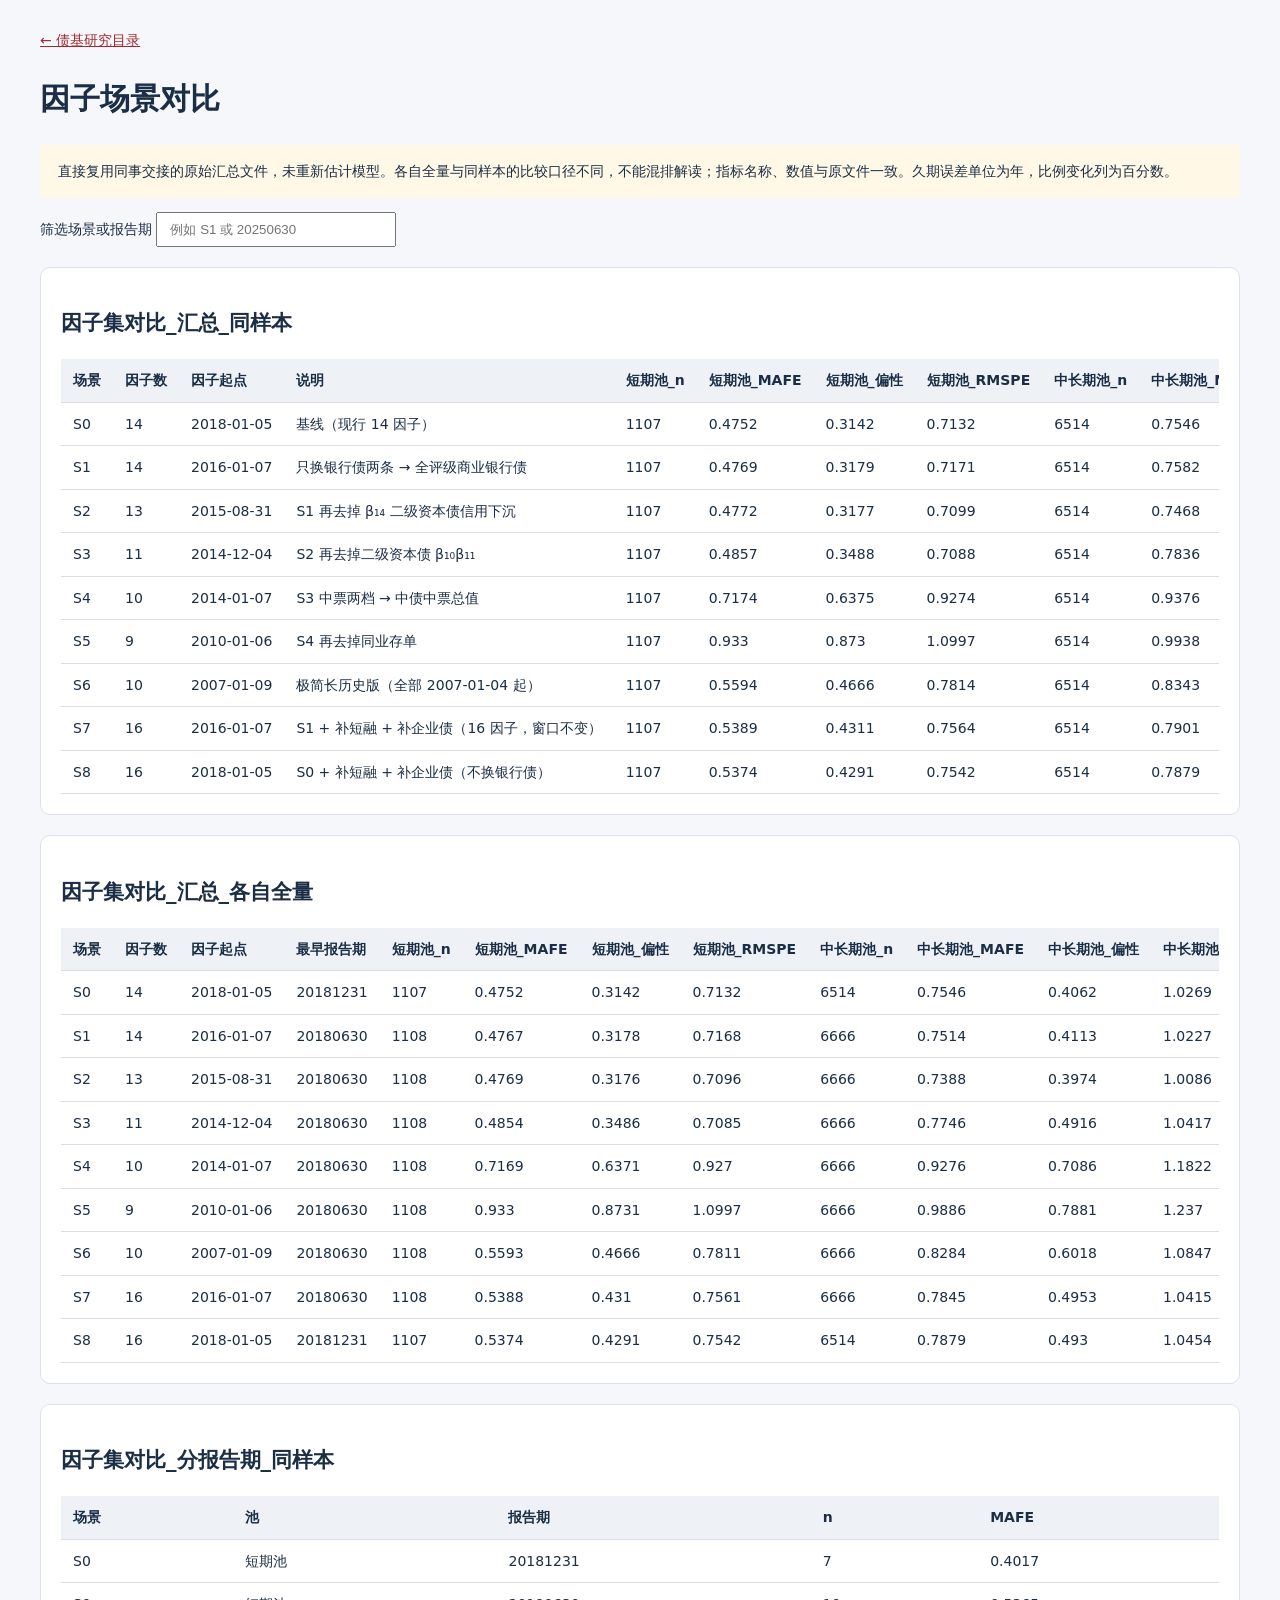
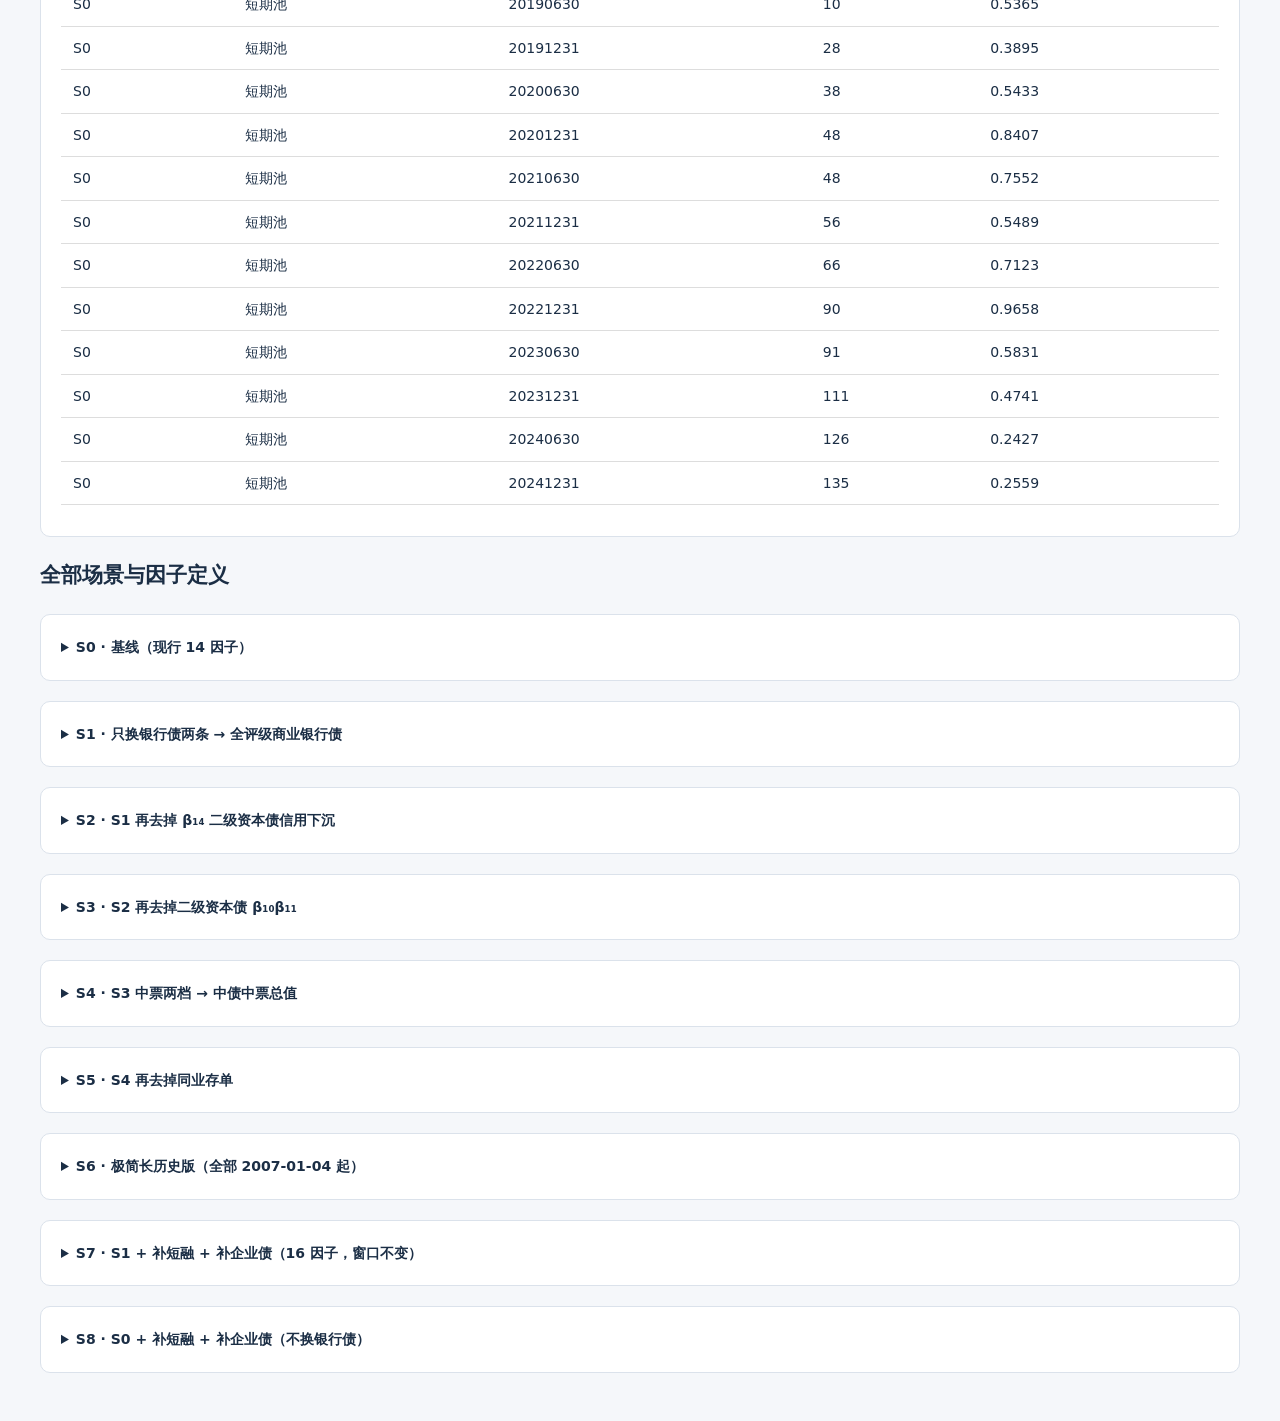
==== bond-lab-factors.html @ 90212781 "Restore original bond research pages and aligned share comparisons Reuse the colleague’s complete hi" ====
<!doctype html><html lang="zh-CN"><meta charset="utf-8"><meta name="viewport" content="width=device-width,initial-scale=1"><title>债基因子场景对比 · 原始研究结果</title><style>body{font:14px/1.75 system-ui;color:#1b2e45;background:#f5f7fa;margin:0}main{max-width:1200px;margin:auto;padding:28px 20px}h1{font-size:30px}section,details{background:white;padding:20px;border:1px solid #dbe2eb;border-radius:10px;margin:20px 0}.scroll-table{overflow:auto;max-height:620px}table{border-collapse:collapse;white-space:nowrap;width:100%;font-variant-numeric:tabular-nums}td,th{padding:9px 12px;text-align:left;border-bottom:1px solid #ddd}thead{position:sticky;top:0;background:#eef2f7}summary{cursor:pointer;font-weight:bold}input{padding:8px 12px;min-width:240px}a{color:#a32931}.note{padding:14px 18px;background:#fff8e7}</style><main><a href="bond-research.html">← 债基研究目录</a><h1>因子场景对比</h1><p class="note">直接复用同事交接的原始汇总文件，未重新估计模型。各自全量与同样本的比较口径不同，不能混排解读；指标名称、数值与原文件一致。久期误差单位为年，比例变化列为百分数。</p><label>筛选场景或报告期 <input id="filter" type="search" placeholder="例如 S1 或 20250630"></label><section><h2>因子集对比_汇总_同样本</h2><div class="scroll-table"><table><thead><tr><th>场景</th><th>因子数</th><th>因子起点</th><th>说明</th><th>短期池_n</th><th>短期池_MAFE</th><th>短期池_偏性</th><th>短期池_RMSPE</th><th>中长期池_n</th><th>中长期池_MAFE</th><th>中长期池_偏性</th><th>中长期池_RMSPE</th><th>全样本_n</th><th>全样本_MAFE</th><th>全样本_偏性</th><th>全样本_RMSPE</th><th>近6短期_n</th><th>近6短期_MAFE</th><th>近6短期_偏性</th><th>近6短期_RMSPE</th><th>近6中长期_n</th><th>近6中长期_MAFE</th><th>近6中长期_偏性</th><th>近6中长期_RMSPE</th><th>短期池_Δ%</th><th>中长期池_Δ%</th><th>全样本_Δ%</th><th>近6短期_Δ%</th><th>近6中长期_Δ%</th></tr></thead><tbody><tr><td>S0</td><td>14</td><td>2018-01-05</td><td>基线（现行 14 因子）</td><td>1107</td><td>0.4752</td><td>0.3142</td><td>0.7132</td><td>6514</td><td>0.7546</td><td>0.4062</td><td>1.0269</td><td>7621</td><td>0.714</td><td>0.3928</td><td>0.9875</td><td>716</td><td>0.3422</td><td>0.1355</td><td>0.5433</td><td>3613</td><td>0.6416</td><td>0.1219</td><td>0.9431</td><td>0.0</td><td>0.0</td><td>0.0</td><td>0.0</td><td>0.0</td></tr><tr><td>S1</td><td>14</td><td>2016-01-07</td><td>只换银行债两条 → 全评级商业银行债</td><td>1107</td><td>0.4769</td><td>0.3179</td><td>0.7171</td><td>6514</td><td>0.7582</td><td>0.4137</td><td>1.0306</td><td>7621</td><td>0.7173</td><td>0.3998</td><td>0.9912</td><td>716</td><td>0.3418</td><td>0.1379</td><td>0.5428</td><td>3613</td><td>0.6415</td><td>0.1271</td><td>0.9438</td><td>0.36</td><td>0.48</td><td>0.46</td><td>-0.12</td><td>-0.02</td></tr><tr><td>S2</td><td>13</td><td>2015-08-31</td><td>S1 再去掉 β₁₄ 二级资本债信用下沉</td><td>1107</td><td>0.4772</td><td>0.3177</td><td>0.7099</td><td>6514</td><td>0.7468</td><td>0.4021</td><td>1.017</td><td>7621</td><td>0.7076</td><td>0.3899</td><td>0.9784</td><td>716</td><td>0.3512</td><td>0.1491</td><td>0.5512</td><td>3613</td><td>0.6401</td><td>0.1337</td><td>0.939</td><td>0.42</td><td>-1.03</td><td>-0.9</td><td>2.63</td><td>-0.23</td></tr><tr><td>S3</td><td>11</td><td>2014-12-04</td><td>S2 再去掉二级资本债 β₁₀β₁₁</td><td>1107</td><td>0.4857</td><td>0.3488</td><td>0.7088</td><td>6514</td><td>0.7836</td><td>0.4988</td><td>1.0509</td><td>7621</td><td>0.7403</td><td>0.477</td><td>1.0084</td><td>716</td><td>0.3753</td><td>0.2097</td><td>0.564</td><td>3613</td><td>0.698</td><td>0.2937</td><td>0.9841</td><td>2.21</td><td>3.84</td><td>3.68</td><td>9.67</td><td>8.79</td></tr><tr><td>S4</td><td>10</td><td>2014-01-07</td><td>S3 中票两档 → 中债中票总值</td><td>1107</td><td>0.7174</td><td>0.6375</td><td>0.9274</td><td>6514</td><td>0.9376</td><td>0.715</td><td>1.1922</td><td>7621</td><td>0.9056</td><td>0.7037</td><td>1.1575</td><td>716</td><td>0.6077</td><td>0.5042</td><td>0.7919</td><td>3613</td><td>0.8244</td><td>0.4859</td><td>1.1002</td><td>50.97</td><td>24.25</td><td>26.83</td><td>77.59</td><td>28.49</td></tr><tr><td>S5</td><td>9</td><td>2010-01-06</td><td>S4 再去掉同业存单</td><td>1107</td><td>0.933</td><td>0.873</td><td>1.0997</td><td>6514</td><td>0.9938</td><td>0.7896</td><td>1.2443</td><td>7621</td><td>0.9849</td><td>0.8017</td><td>1.2244</td><td>716</td><td>0.7903</td><td>0.7106</td><td>0.9381</td><td>3613</td><td>0.8588</td><td>0.5433</td><td>1.1368</td><td>96.34</td><td>31.7</td><td>37.94</td><td>130.95</td><td>33.85</td></tr><tr><td>S6</td><td>10</td><td>2007-01-09</td><td>极简长历史版（全部 2007-01-04 起）</td><td>1107</td><td>0.5594</td><td>0.4666</td><td>0.7814</td><td>6514</td><td>0.8343</td><td>0.6037</td><td>1.0917</td><td>7621</td><td>0.7943</td><td>0.5838</td><td>1.0524</td><td>716</td><td>0.4632</td><td>0.3495</td><td>0.6386</td><td>3613</td><td>0.7322</td><td>0.3912</td><td>1.0107</td><td>17.72</td><td>10.56</td><td>11.25</td><td>35.36</td><td>14.12</td></tr><tr><td>S7</td><td>16</td><td>2016-01-07</td><td>S1 + 补短融 + 补企业债（16 因子，窗口不变）</td><td>1107</td><td>0.5389</td><td>0.4311</td><td>0.7564</td><td>6514</td><td>0.7901</td><td>0.4959</td><td>1.0479</td><td>7621</td><td>0.7536</td><td>0.4865</td><td>1.0108</td><td>716</td><td>0.4219</td><td>0.2869</td><td>0.5981</td><td>3613</td><td>0.6782</td><td>0.239</td><td>0.9686</td><td>13.4</td><td>4.7</td><td>5.55</td><td>23.29</td><td>5.7</td></tr><tr><td>S8</td><td>16</td><td>2018-01-05</td><td>S0 + 补短融 + 补企业债（不换银行债）</td><td>1107</td><td>0.5374</td><td>0.4291</td><td>0.7542</td><td>6514</td><td>0.7879</td><td>0.493</td><td>1.0454</td><td>7621</td><td>0.7516</td><td>0.4837</td><td>1.0083</td><td>716</td><td>0.4211</td><td>0.2854</td><td>0.5977</td><td>3613</td><td>0.6774</td><td>0.2364</td><td>0.9671</td><td>13.09</td><td>4.41</td><td>5.27</td><td>23.06</td><td>5.58</td></tr></tbody></table></div></section><section><h2>因子集对比_汇总_各自全量</h2><div class="scroll-table"><table><thead><tr><th>场景</th><th>因子数</th><th>因子起点</th><th>最早报告期</th><th>短期池_n</th><th>短期池_MAFE</th><th>短期池_偏性</th><th>短期池_RMSPE</th><th>中长期池_n</th><th>中长期池_MAFE</th><th>中长期池_偏性</th><th>中长期池_RMSPE</th><th>全样本_n</th><th>全样本_MAFE</th><th>全样本_偏性</th><th>全样本_RMSPE</th></tr></thead><tbody><tr><td>S0</td><td>14</td><td>2018-01-05</td><td>20181231</td><td>1107</td><td>0.4752</td><td>0.3142</td><td>0.7132</td><td>6514</td><td>0.7546</td><td>0.4062</td><td>1.0269</td><td>7621</td><td>0.714</td><td>0.3928</td><td>0.9875</td></tr><tr><td>S1</td><td>14</td><td>2016-01-07</td><td>20180630</td><td>1108</td><td>0.4767</td><td>0.3178</td><td>0.7168</td><td>6666</td><td>0.7514</td><td>0.4113</td><td>1.0227</td><td>7774</td><td>0.7122</td><td>0.398</td><td>0.985</td></tr><tr><td>S2</td><td>13</td><td>2015-08-31</td><td>20180630</td><td>1108</td><td>0.4769</td><td>0.3176</td><td>0.7096</td><td>6666</td><td>0.7388</td><td>0.3974</td><td>1.0086</td><td>7774</td><td>0.7015</td><td>0.386</td><td>0.9716</td></tr><tr><td>S3</td><td>11</td><td>2014-12-04</td><td>20180630</td><td>1108</td><td>0.4854</td><td>0.3486</td><td>0.7085</td><td>6666</td><td>0.7746</td><td>0.4916</td><td>1.0417</td><td>7774</td><td>0.7334</td><td>0.4712</td><td>1.0011</td></tr><tr><td>S4</td><td>10</td><td>2014-01-07</td><td>20180630</td><td>1108</td><td>0.7169</td><td>0.6371</td><td>0.927</td><td>6666</td><td>0.9276</td><td>0.7086</td><td>1.1822</td><td>7774</td><td>0.8976</td><td>0.6984</td><td>1.1493</td></tr><tr><td>S5</td><td>9</td><td>2010-01-06</td><td>20180630</td><td>1108</td><td>0.933</td><td>0.8731</td><td>1.0997</td><td>6666</td><td>0.9886</td><td>0.7881</td><td>1.237</td><td>7774</td><td>0.9807</td><td>0.8002</td><td>1.2184</td></tr><tr><td>S6</td><td>10</td><td>2007-01-09</td><td>20180630</td><td>1108</td><td>0.5593</td><td>0.4666</td><td>0.7811</td><td>6666</td><td>0.8284</td><td>0.6018</td><td>1.0847</td><td>7774</td><td>0.7901</td><td>0.5825</td><td>1.0468</td></tr><tr><td>S7</td><td>16</td><td>2016-01-07</td><td>20180630</td><td>1108</td><td>0.5388</td><td>0.431</td><td>0.7561</td><td>6666</td><td>0.7845</td><td>0.4953</td><td>1.0415</td><td>7774</td><td>0.7495</td><td>0.4862</td><td>1.0058</td></tr><tr><td>S8</td><td>16</td><td>2018-01-05</td><td>20181231</td><td>1107</td><td>0.5374</td><td>0.4291</td><td>0.7542</td><td>6514</td><td>0.7879</td><td>0.493</td><td>1.0454</td><td>7621</td><td>0.7516</td><td>0.4837</td><td>1.0083</td></tr></tbody></table></div></section><section><h2>因子集对比_分报告期_同样本</h2><div class="scroll-table"><table><thead><tr><th>场景</th><th>池</th><th>报告期</th><th>n</th><th>MAFE</th></tr></thead><tbody><tr><td>S0</td><td>短期池</td><td>20181231</td><td>7</td><td>0.4017</td></tr><tr><td>S0</td><td>短期池</td><td>20190630</td><td>10</td><td>0.5365</td></tr><tr><td>S0</td><td>短期池</td><td>20191231</td><td>28</td><td>0.3895</td></tr><tr><td>S0</td><td>短期池</td><td>20200630</td><td>38</td><td>0.5433</td></tr><tr><td>S0</td><td>短期池</td><td>20201231</td><td>48</td><td>0.8407</td></tr><tr><td>S0</td><td>短期池</td><td>20210630</td><td>48</td><td>0.7552</td></tr><tr><td>S0</td><td>短期池</td><td>20211231</td><td>56</td><td>0.5489</td></tr><tr><td>S0</td><td>短期池</td><td>20220630</td><td>66</td><td>0.7123</td></tr><tr><td>S0</td><td>短期池</td><td>20221231</td><td>90</td><td>0.9658</td></tr><tr><td>S0</td><td>短期池</td><td>20230630</td><td>91</td><td>0.5831</td></tr><tr><td>S0</td><td>短期池</td><td>20231231</td><td>111</td><td>0.4741</td></tr><tr><td>S0</td><td>短期池</td><td>20240630</td><td>126</td><td>0.2427</td></tr><tr><td>S0</td><td>短期池</td><td>20241231</td><td>135</td><td>0.2559</td></tr><tr><td>S0</td><td>短期池</td><td>20250630</td><td>127</td><td>0.3002</td></tr><tr><td>S0</td><td>短期池</td><td>20251231</td><td>126</td><td>0.2863</td></tr><tr><td>S0</td><td>中长期池</td><td>20181231</td><td>168</td><td>0.6111</td></tr><tr><td>S0</td><td>中长期池</td><td>20190630</td><td>248</td><td>0.8696</td></tr><tr><td>S0</td><td>中长期池</td><td>20191231</td><td>283</td><td>0.7309</td></tr><tr><td>S0</td><td>中长期池</td><td>20200630</td><td>332</td><td>0.8706</td></tr><tr><td>S0</td><td>中长期池</td><td>20201231</td><td>334</td><td>0.8096</td></tr><tr><td>S0</td><td>中长期池</td><td>20210630</td><td>320</td><td>0.7217</td></tr><tr><td>S0</td><td>中长期池</td><td>20211231</td><td>366</td><td>0.5633</td></tr><tr><td>S0</td><td>中长期池</td><td>20220630</td><td>393</td><td>1.2065</td></tr><tr><td>S0</td><td>中长期池</td><td>20221231</td><td>457</td><td>1.3163</td></tr><tr><td>S0</td><td>中长期池</td><td>20230630</td><td>472</td><td>0.7683</td></tr><tr><td>S0</td><td>中长期池</td><td>20231231</td><td>532</td><td>0.6424</td></tr><tr><td>S0</td><td>中长期池</td><td>20240630</td><td>629</td><td>0.564</td></tr><tr><td>S0</td><td>中长期池</td><td>20241231</td><td>667</td><td>0.5433</td></tr><tr><td>S0</td><td>中长期池</td><td>20250630</td><td>657</td><td>0.7524</td></tr><tr><td>S0</td><td>中长期池</td><td>20251231</td><td>656</td><td>0.6132</td></tr><tr><td>S1</td><td>短期池</td><td>20181231</td><td>7</td><td>0.3553</td></tr><tr><td>S1</td><td>短期池</td><td>20190630</td><td>10</td><td>0.5471</td></tr><tr><td>S1</td><td>短期池</td><td>20191231</td><td>28</td><td>0.3921</td></tr><tr><td>S1</td><td>短期池</td><td>20200630</td><td>38</td><td>0.5438</td></tr><tr><td>S1</td><td>短期池</td><td>20201231</td><td>48</td><td>0.8425</td></tr><tr><td>S1</td><td>短期池</td><td>20210630</td><td>48</td><td>0.7594</td></tr><tr><td>S1</td><td>短期池</td><td>20211231</td><td>56</td><td>0.5475</td></tr><tr><td>S1</td><td>短期池</td><td>20220630</td><td>66</td><td>0.6947</td></tr><tr><td>S1</td><td>短期池</td><td>20221231</td><td>90</td><td>1.0017</td></tr><tr><td>S1</td><td>短期池</td><td>20230630</td><td>91</td><td>0.5586</td></tr><tr><td>S1</td><td>短期池</td><td>20231231</td><td>111</td><td>0.4775</td></tr><tr><td>S1</td><td>短期池</td><td>20240630</td><td>126</td><td>0.2421</td></tr><tr><td>S1</td><td>短期池</td><td>20241231</td><td>135</td><td>0.2619</td></tr><tr><td>S1</td><td>短期池</td><td>20250630</td><td>127</td><td>0.3055</td></tr><tr><td>S1</td><td>短期池</td><td>20251231</td><td>126</td><td>0.2877</td></tr><tr><td>S1</td><td>中长期池</td><td>20181231</td><td>168</td><td>0.6469</td></tr><tr><td>S1</td><td>中长期池</td><td>20190630</td><td>248</td><td>0.8555</td></tr><tr><td>S1</td><td>中长期池</td><td>20191231</td><td>283</td><td>0.7322</td></tr><tr><td>S1</td><td>中长期池</td><td>20200630</td><td>332</td><td>0.8789</td></tr><tr><td>S1</td><td>中长期池</td><td>20201231</td><td>334</td><td>0.8173</td></tr><tr><td>S1</td><td>中长期池</td><td>20210630</td><td>320</td><td>0.7303</td></tr><tr><td>S1</td><td>中长期池</td><td>20211231</td><td>366</td><td>0.5649</td></tr><tr><td>S1</td><td>中长期池</td><td>20220630</td><td>393</td><td>1.1975</td></tr><tr><td>S1</td><td>中长期池</td><td>20221231</td><td>457</td><td>1.3506</td></tr><tr><td>S1</td><td>中长期池</td><td>20230630</td><td>472</td><td>0.7558</td></tr><tr><td>S1</td><td>中长期池</td><td>20231231</td><td>532</td><td>0.6417</td></tr><tr><td>S1</td><td>中长期池</td><td>20240630</td><td>629</td><td>0.5642</td></tr><tr><td>S1</td><td>中长期池</td><td>20241231</td><td>667</td><td>0.5505</td></tr><tr><td>S1</td><td>中长期池</td><td>20250630</td><td>657</td><td>0.7543</td></tr><tr><td>S1</td><td>中长期池</td><td>20251231</td><td>656</td><td>0.6126</td></tr><tr><td>S2</td><td>短期池</td><td>20181231</td><td>7</td><td>0.2768</td></tr><tr><td>S2</td><td>短期池</td><td>20190630</td><td>10</td><td>0.5182</td></tr><tr><td>S2</td><td>短期池</td><td>20191231</td><td>28</td><td>0.3683</td></tr><tr><td>S2</td><td>短期池</td><td>20200630</td><td>38</td><td>0.5301</td></tr><tr><td>S2</td><td>短期池</td><td>20201231</td><td>48</td><td>0.8259</td></tr><tr><td>S2</td><td>短期池</td><td>20210630</td><td>48</td><td>0.7554</td></tr><tr><td>S2</td><td>短期池</td><td>20211231</td><td>56</td><td>0.5052</td></tr><tr><td>S2</td><td>短期池</td><td>20220630</td><td>66</td><td>0.6551</td></tr><tr><td>S2</td><td>短期池</td><td>20221231</td><td>90</td><td>1.0197</td></tr><tr><td>S2</td><td>短期池</td><td>20230630</td><td>91</td><td>0.5636</td></tr><tr><td>S2</td><td>短期池</td><td>20231231</td><td>111</td><td>0.5004</td></tr><tr><td>S2</td><td>短期池</td><td>20240630</td><td>126</td><td>0.2481</td></tr><tr><td>S2</td><td>短期池</td><td>20241231</td><td>135</td><td>0.2873</td></tr><tr><td>S2</td><td>短期池</td><td>20250630</td><td>127</td><td>0.2991</td></tr><tr><td>S2</td><td>短期池</td><td>20251231</td><td>126</td><td>0.2903</td></tr><tr><td>S2</td><td>中长期池</td><td>20181231</td><td>168</td><td>0.5721</td></tr><tr><td>S2</td><td>中长期池</td><td>20190630</td><td>248</td><td>0.828</td></tr><tr><td>S2</td><td>中长期池</td><td>20191231</td><td>283</td><td>0.716</td></tr><tr><td>S2</td><td>中长期池</td><td>20200630</td><td>332</td><td>0.8507</td></tr><tr><td>S2</td><td>中长期池</td><td>20201231</td><td>334</td><td>0.7932</td></tr><tr><td>S2</td><td>中长期池</td><td>20210630</td><td>320</td><td>0.7109</td></tr><tr><td>S2</td><td>中长期池</td><td>20211231</td><td>366</td><td>0.5277</td></tr><tr><td>S2</td><td>中长期池</td><td>20220630</td><td>393</td><td>1.1467</td></tr><tr><td>S2</td><td>中长期池</td><td>20221231</td><td>457</td><td>1.3763</td></tr><tr><td>S2</td><td>中长期池</td><td>20230630</td><td>472</td><td>0.7615</td></tr><tr><td>S2</td><td>中长期池</td><td>20231231</td><td>532</td><td>0.6491</td></tr><tr><td>S2</td><td>中长期池</td><td>20240630</td><td>629</td><td>0.5654</td></tr><tr><td>S2</td><td>中长期池</td><td>20241231</td><td>667</td><td>0.5414</td></tr><tr><td>S2</td><td>中长期池</td><td>20250630</td><td>657</td><td>0.7454</td></tr><tr><td>S2</td><td>中长期池</td><td>20251231</td><td>656</td><td>0.612</td></tr><tr><td>S3</td><td>短期池</td><td>20181231</td><td>7</td><td>0.1885</td></tr><tr><td>S3</td><td>短期池</td><td>20190630</td><td>10</td><td>0.482</td></tr><tr><td>S3</td><td>短期池</td><td>20191231</td><td>28</td><td>0.3283</td></tr><tr><td>S3</td><td>短期池</td><td>20200630</td><td>38</td><td>0.4654</td></tr><tr><td>S3</td><td>短期池</td><td>20201231</td><td>48</td><td>0.7854</td></tr><tr><td>S3</td><td>短期池</td><td>20210630</td><td>48</td><td>0.6911</td></tr><tr><td>S3</td><td>短期池</td><td>20211231</td><td>56</td><td>0.495</td></tr><tr><td>S3</td><td>短期池</td><td>20220630</td><td>66</td><td>0.7092</td></tr><tr><td>S3</td><td>短期池</td><td>20221231</td><td>90</td><td>1.0063</td></tr><tr><td>S3</td><td>短期池</td><td>20230630</td><td>91</td><td>0.572</td></tr><tr><td>S3</td><td>短期池</td><td>20231231</td><td>111</td><td>0.5315</td></tr><tr><td>S3</td><td>短期池</td><td>20240630</td><td>126</td><td>0.2391</td></tr><tr><td>S3</td><td>短期池</td><td>20241231</td><td>135</td><td>0.3962</td></tr><tr><td>S3</td><td>短期池</td><td>20250630</td><td>127</td><td>0.3039</td></tr><tr><td>S3</td><td>短期池</td><td>20251231</td><td>126</td><td>0.2812</td></tr><tr><td>S3</td><td>中长期池</td><td>20181231</td><td>168</td><td>0.5374</td></tr><tr><td>S3</td><td>中长期池</td><td>20190630</td><td>248</td><td>0.7676</td></tr><tr><td>S3</td><td>中长期池</td><td>20191231</td><td>283</td><td>0.6886</td></tr><tr><td>S3</td><td>中长期池</td><td>20200630</td><td>332</td><td>0.7732</td></tr><tr><td>S3</td><td>中长期池</td><td>20201231</td><td>334</td><td>0.7764</td></tr><tr><td>S3</td><td>中长期池</td><td>20210630</td><td>320</td><td>0.6754</td></tr><tr><td>S3</td><td>中长期池</td><td>20211231</td><td>366</td><td>0.559</td></tr><tr><td>S3</td><td>中长期池</td><td>20220630</td><td>393</td><td>1.335</td></tr><tr><td>S3</td><td>中长期池</td><td>20221231</td><td>457</td><td>1.4129</td></tr><tr><td>S3</td><td>中长期池</td><td>20230630</td><td>472</td><td>0.8849</td></tr><tr><td>S3</td><td>中长期池</td><td>20231231</td><td>532</td><td>0.707</td></tr><tr><td>S3</td><td>中长期池</td><td>20240630</td><td>629</td><td>0.5511</td></tr><tr><td>S3</td><td>中长期池</td><td>20241231</td><td>667</td><td>0.7511</td></tr><tr><td>S3</td><td>中长期池</td><td>20250630</td><td>657</td><td>0.7297</td></tr><tr><td>S3</td><td>中长期池</td><td>20251231</td><td>656</td><td>0.6114</td></tr><tr><td>S4</td><td>短期池</td><td>20181231</td><td>7</td><td>0.2741</td></tr><tr><td>S4</td><td>短期池</td><td>20190630</td><td>10</td><td>0.5744</td></tr><tr><td>S4</td><td>短期池</td><td>20191231</td><td>28</td><td>0.5396</td></tr><tr><td>S4</td><td>短期池</td><td>20200630</td><td>38</td><td>0.5741</td></tr><tr><td>S4</td><td>短期池</td><td>20201231</td><td>48</td><td>1.0169</td></tr><tr><td>S4</td><td>短期池</td><td>20210630</td><td>48</td><td>1.0177</td></tr><tr><td>S4</td><td>短期池</td><td>20211231</td><td>56</td><td>0.7745</td></tr><tr><td>S4</td><td>短期池</td><td>20220630</td><td>66</td><td>0.799</td></tr><tr><td>S4</td><td>短期池</td><td>20221231</td><td>90</td><td>1.3411</td></tr><tr><td>S4</td><td>短期池</td><td>20230630</td><td>91</td><td>1.0058</td></tr><tr><td>S4</td><td>短期池</td><td>20231231</td><td>111</td><td>0.9699</td></tr><tr><td>S4</td><td>短期池</td><td>20240630</td><td>126</td><td>0.441</td></tr><tr><td>S4</td><td>短期池</td><td>20241231</td><td>135</td><td>0.7369</td></tr><tr><td>S4</td><td>短期池</td><td>20250630</td><td>127</td><td>0.3255</td></tr><tr><td>S4</td><td>短期池</td><td>20251231</td><td>126</td><td>0.3136</td></tr><tr><td>S4</td><td>中长期池</td><td>20181231</td><td>168</td><td>0.6593</td></tr><tr><td>S4</td><td>中长期池</td><td>20190630</td><td>248</td><td>0.8434</td></tr><tr><td>S4</td><td>中长期池</td><td>20191231</td><td>283</td><td>0.8458</td></tr><tr><td>S4</td><td>中长期池</td><td>20200630</td><td>332</td><td>0.9117</td></tr><tr><td>S4</td><td>中长期池</td><td>20201231</td><td>334</td><td>1.039</td></tr><tr><td>S4</td><td>中长期池</td><td>20210630</td><td>320</td><td>0.9485</td></tr><tr><td>S4</td><td>中长期池</td><td>20211231</td><td>366</td><td>0.7838</td></tr><tr><td>S4</td><td>中长期池</td><td>20220630</td><td>393</td><td>1.3508</td></tr><tr><td>S4</td><td>中长期池</td><td>20221231</td><td>457</td><td>1.7475</td></tr><tr><td>S4</td><td>中长期池</td><td>20230630</td><td>472</td><td>1.1714</td></tr><tr><td>S4</td><td>中长期池</td><td>20231231</td><td>532</td><td>1.0658</td></tr><tr><td>S4</td><td>中长期池</td><td>20240630</td><td>629</td><td>0.582</td></tr><tr><td>S4</td><td>中长期池</td><td>20241231</td><td>667</td><td>0.9045</td></tr><tr><td>S4</td><td>中长期池</td><td>20250630</td><td>657</td><td>0.7367</td></tr><tr><td>S4</td><td>中长期池</td><td>20251231</td><td>656</td><td>0.6177</td></tr><tr><td>S5</td><td>短期池</td><td>20181231</td><td>7</td><td>0.6463</td></tr><tr><td>S5</td><td>短期池</td><td>20190630</td><td>10</td><td>1.0335</td></tr><tr><td>S5</td><td>短期池</td><td>20191231</td><td>28</td><td>0.9663</td></tr><tr><td>S5</td><td>短期池</td><td>20200630</td><td>38</td><td>0.7944</td></tr><tr><td>S5</td><td>短期池</td><td>20201231</td><td>48</td><td>1.1524</td></tr><tr><td>S5</td><td>短期池</td><td>20210630</td><td>48</td><td>1.3343</td></tr><tr><td>S5</td><td>短期池</td><td>20211231</td><td>56</td><td>1.1972</td></tr><tr><td>S5</td><td>短期池</td><td>20220630</td><td>66</td><td>1.1198</td></tr><tr><td>S5</td><td>短期池</td><td>20221231</td><td>90</td><td>1.4949</td></tr><tr><td>S5</td><td>短期池</td><td>20230630</td><td>91</td><td>1.2651</td></tr><tr><td>S5</td><td>短期池</td><td>20231231</td><td>111</td><td>1.251</td></tr><tr><td>S5</td><td>短期池</td><td>20240630</td><td>126</td><td>0.6502</td></tr><tr><td>S5</td><td>短期池</td><td>20241231</td><td>135</td><td>0.8473</td></tr><tr><td>S5</td><td>短期池</td><td>20250630</td><td>127</td><td>0.4324</td></tr><tr><td>S5</td><td>短期池</td><td>20251231</td><td>126</td><td>0.4811</td></tr><tr><td>S5</td><td>中长期池</td><td>20181231</td><td>168</td><td>0.7964</td></tr><tr><td>S5</td><td>中长期池</td><td>20190630</td><td>248</td><td>1.0118</td></tr><tr><td>S5</td><td>中长期池</td><td>20191231</td><td>283</td><td>0.9365</td></tr><tr><td>S5</td><td>中长期池</td><td>20200630</td><td>332</td><td>0.959</td></tr><tr><td>S5</td><td>中长期池</td><td>20201231</td><td>334</td><td>1.1099</td></tr><tr><td>S5</td><td>中长期池</td><td>20210630</td><td>320</td><td>1.0258</td></tr><tr><td>S5</td><td>中长期池</td><td>20211231</td><td>366</td><td>0.8924</td></tr><tr><td>S5</td><td>中长期池</td><td>20220630</td><td>393</td><td>1.3976</td></tr><tr><td>S5</td><td>中长期池</td><td>20221231</td><td>457</td><td>1.811</td></tr><tr><td>S5</td><td>中长期池</td><td>20230630</td><td>472</td><td>1.2194</td></tr><tr><td>S5</td><td>中长期池</td><td>20231231</td><td>532</td><td>1.1392</td></tr><tr><td>S5</td><td>中长期池</td><td>20240630</td><td>629</td><td>0.609</td></tr><tr><td>S5</td><td>中长期池</td><td>20241231</td><td>667</td><td>0.9559</td></tr><tr><td>S5</td><td>中长期池</td><td>20250630</td><td>657</td><td>0.7447</td></tr><tr><td>S5</td><td>中长期池</td><td>20251231</td><td>656</td><td>0.6268</td></tr><tr><td>S6</td><td>短期池</td><td>20181231</td><td>7</td><td>0.2503</td></tr><tr><td>S6</td><td>短期池</td><td>20190630</td><td>10</td><td>0.5573</td></tr><tr><td>S6</td><td>短期池</td><td>20191231</td><td>28</td><td>0.433</td></tr><tr><td>S6</td><td>短期池</td><td>20200630</td><td>38</td><td>0.4376</td></tr><tr><td>S6</td><td>短期池</td><td>20201231</td><td>48</td><td>0.7234</td></tr><tr><td>S6</td><td>短期池</td><td>20210630</td><td>48</td><td>0.6017</td></tr><tr><td>S6</td><td>短期池</td><td>20211231</td><td>56</td><td>0.642</td></tr><tr><td>S6</td><td>短期池</td><td>20220630</td><td>66</td><td>0.556</td></tr><tr><td>S6</td><td>短期池</td><td>20221231</td><td>90</td><td>1.2809</td></tr><tr><td>S6</td><td>短期池</td><td>20230630</td><td>91</td><td>0.7742</td></tr><tr><td>S6</td><td>短期池</td><td>20231231</td><td>111</td><td>0.7713</td></tr><tr><td>S6</td><td>短期池</td><td>20240630</td><td>126</td><td>0.3156</td></tr><tr><td>S6</td><td>短期池</td><td>20241231</td><td>135</td><td>0.4263</td></tr><tr><td>S6</td><td>短期池</td><td>20250630</td><td>127</td><td>0.311</td></tr><tr><td>S6</td><td>短期池</td><td>20251231</td><td>126</td><td>0.3077</td></tr><tr><td>S6</td><td>中长期池</td><td>20181231</td><td>168</td><td>0.6186</td></tr><tr><td>S6</td><td>中长期池</td><td>20190630</td><td>248</td><td>0.8903</td></tr><tr><td>S6</td><td>中长期池</td><td>20191231</td><td>283</td><td>0.8012</td></tr><tr><td>S6</td><td>中长期池</td><td>20200630</td><td>332</td><td>0.7868</td></tr><tr><td>S6</td><td>中长期池</td><td>20201231</td><td>334</td><td>0.8622</td></tr><tr><td>S6</td><td>中长期池</td><td>20210630</td><td>320</td><td>0.7601</td></tr><tr><td>S6</td><td>中长期池</td><td>20211231</td><td>366</td><td>0.766</td></tr><tr><td>S6</td><td>中长期池</td><td>20220630</td><td>393</td><td>1.055</td></tr><tr><td>S6</td><td>中长期池</td><td>20221231</td><td>457</td><td>1.6414</td></tr><tr><td>S6</td><td>中长期池</td><td>20230630</td><td>472</td><td>1.0134</td></tr><tr><td>S6</td><td>中长期池</td><td>20231231</td><td>532</td><td>0.8595</td></tr><tr><td>S6</td><td>中长期池</td><td>20240630</td><td>629</td><td>0.5226</td></tr><tr><td>S6</td><td>中长期池</td><td>20241231</td><td>667</td><td>0.7399</td></tr><tr><td>S6</td><td>中长期池</td><td>20250630</td><td>657</td><td>0.7285</td></tr><tr><td>S6</td><td>中长期池</td><td>20251231</td><td>656</td><td>0.6236</td></tr><tr><td>S7</td><td>短期池</td><td>20181231</td><td>7</td><td>0.3444</td></tr><tr><td>S7</td><td>短期池</td><td>20190630</td><td>10</td><td>0.486</td></tr><tr><td>S7</td><td>短期池</td><td>20191231</td><td>28</td><td>0.4116</td></tr><tr><td>S7</td><td>短期池</td><td>20200630</td><td>38</td><td>0.5378</td></tr><tr><td>S7</td><td>短期池</td><td>20201231</td><td>48</td><td>0.9182</td></tr><tr><td>S7</td><td>短期池</td><td>20210630</td><td>48</td><td>0.6705</td></tr><tr><td>S7</td><td>短期池</td><td>20211231</td><td>56</td><td>0.6449</td></tr><tr><td>S7</td><td>短期池</td><td>20220630</td><td>66</td><td>0.6845</td></tr><tr><td>S7</td><td>短期池</td><td>20221231</td><td>90</td><td>1.0862</td></tr><tr><td>S7</td><td>短期池</td><td>20230630</td><td>91</td><td>0.6429</td></tr><tr><td>S7</td><td>短期池</td><td>20231231</td><td>111</td><td>0.6061</td></tr><tr><td>S7</td><td>短期池</td><td>20240630</td><td>126</td><td>0.2366</td></tr><tr><td>S7</td><td>短期池</td><td>20241231</td><td>135</td><td>0.4149</td></tr><tr><td>S7</td><td>短期池</td><td>20250630</td><td>127</td><td>0.3291</td></tr><tr><td>S7</td><td>短期池</td><td>20251231</td><td>126</td><td>0.3864</td></tr><tr><td>S7</td><td>中长期池</td><td>20181231</td><td>168</td><td>0.6246</td></tr><tr><td>S7</td><td>中长期池</td><td>20190630</td><td>248</td><td>0.849</td></tr><tr><td>S7</td><td>中长期池</td><td>20191231</td><td>283</td><td>0.7623</td></tr><tr><td>S7</td><td>中长期池</td><td>20200630</td><td>332</td><td>0.9286</td></tr><tr><td>S7</td><td>中长期池</td><td>20201231</td><td>334</td><td>0.8933</td></tr><tr><td>S7</td><td>中长期池</td><td>20210630</td><td>320</td><td>0.8007</td></tr><tr><td>S7</td><td>中长期池</td><td>20211231</td><td>366</td><td>0.6201</td></tr><tr><td>S7</td><td>中长期池</td><td>20220630</td><td>393</td><td>1.1308</td></tr><tr><td>S7</td><td>中长期池</td><td>20221231</td><td>457</td><td>1.3798</td></tr><tr><td>S7</td><td>中长期池</td><td>20230630</td><td>472</td><td>0.8178</td></tr><tr><td>S7</td><td>中长期池</td><td>20231231</td><td>532</td><td>0.7428</td></tr><tr><td>S7</td><td>中长期池</td><td>20240630</td><td>629</td><td>0.54</td></tr><tr><td>S7</td><td>中长期池</td><td>20241231</td><td>667</td><td>0.6262</td></tr><tr><td>S7</td><td>中长期池</td><td>20250630</td><td>657</td><td>0.7483</td></tr><tr><td>S7</td><td>中长期池</td><td>20251231</td><td>656</td><td>0.6406</td></tr><tr><td>S8</td><td>短期池</td><td>20181231</td><td>7</td><td>0.3824</td></tr><tr><td>S8</td><td>短期池</td><td>20190630</td><td>10</td><td>0.5153</td></tr><tr><td>S8</td><td>短期池</td><td>20191231</td><td>28</td><td>0.4081</td></tr><tr><td>S8</td><td>短期池</td><td>20200630</td><td>38</td><td>0.5342</td></tr><tr><td>S8</td><td>短期池</td><td>20201231</td><td>48</td><td>0.916</td></tr><tr><td>S8</td><td>短期池</td><td>20210630</td><td>48</td><td>0.6643</td></tr><tr><td>S8</td><td>短期池</td><td>20211231</td><td>56</td><td>0.6472</td></tr><tr><td>S8</td><td>短期池</td><td>20220630</td><td>66</td><td>0.7015</td></tr><tr><td>S8</td><td>短期池</td><td>20221231</td><td>90</td><td>1.0601</td></tr><tr><td>S8</td><td>短期池</td><td>20230630</td><td>91</td><td>0.6567</td></tr><tr><td>S8</td><td>短期池</td><td>20231231</td><td>111</td><td>0.6034</td></tr><tr><td>S8</td><td>短期池</td><td>20240630</td><td>126</td><td>0.2357</td></tr><tr><td>S8</td><td>短期池</td><td>20241231</td><td>135</td><td>0.4092</td></tr><tr><td>S8</td><td>短期池</td><td>20250630</td><td>127</td><td>0.3249</td></tr><tr><td>S8</td><td>短期池</td><td>20251231</td><td>126</td><td>0.3855</td></tr><tr><td>S8</td><td>中长期池</td><td>20181231</td><td>168</td><td>0.6014</td></tr><tr><td>S8</td><td>中长期池</td><td>20190630</td><td>248</td><td>0.8712</td></tr><tr><td>S8</td><td>中长期池</td><td>20191231</td><td>283</td><td>0.7592</td></tr><tr><td>S8</td><td>中长期池</td><td>20200630</td><td>332</td><td>0.9181</td></tr><tr><td>S8</td><td>中长期池</td><td>20201231</td><td>334</td><td>0.8893</td></tr><tr><td>S8</td><td>中长期池</td><td>20210630</td><td>320</td><td>0.7944</td></tr><tr><td>S8</td><td>中长期池</td><td>20211231</td><td>366</td><td>0.6197</td></tr><tr><td>S8</td><td>中长期池</td><td>20220630</td><td>393</td><td>1.1484</td></tr><tr><td>S8</td><td>中长期池</td><td>20221231</td><td>457</td><td>1.3544</td></tr><tr><td>S8</td><td>中长期池</td><td>20230630</td><td>472</td><td>0.8279</td></tr><tr><td>S8</td><td>中长期池</td><td>20231231</td><td>532</td><td>0.7437</td></tr><tr><td>S8</td><td>中长期池</td><td>20240630</td><td>629</td><td>0.539</td></tr><tr><td>S8</td><td>中长期池</td><td>20241231</td><td>667</td><td>0.6191</td></tr><tr><td>S8</td><td>中长期池</td><td>20250630</td><td>657</td><td>0.7457</td></tr><tr><td>S8</td><td>中长期池</td><td>20251231</td><td>656</td><td>0.6391</td></tr></tbody></table></div></section><h2>全部场景与因子定义</h2><details><summary>S0 · 基线（现行 14 因子）</summary><p>复现用，应精确等于 0.4752 / 0.7546</p><table><thead><tr><th>因子</th><th>指数代码</th><th>久期常数</th><th>来源</th></tr></thead><tbody><tr><td>利率债1-3Y</td><td>CBA05821.CS</td><td>1.7815</td><td>官方</td></tr><tr><td>利率债3-5Y</td><td>CBA05831.CS</td><td>3.7904</td><td>官方</td></tr><tr><td>利率债5-7Y</td><td>CBA05841.CS</td><td>5.5897</td><td>官方</td></tr><tr><td>利率债7-10Y</td><td>CBA05851.CS</td><td>8.1385</td><td>官方</td></tr><tr><td>利率债10Y+</td><td>CBA05861.CS</td><td>21.0505</td><td>官方</td></tr><tr><td>中票AAA1-3Y</td><td>SCH00805.SCH</td><td>1.85</td><td>经验值</td></tr><tr><td>中票AAA3-5Y</td><td>SCH00807.SCH</td><td>3.75</td><td>经验值</td></tr><tr><td>银行债AAA1-3Y</td><td>CBA25351.CS</td><td>1.85</td><td>经验值</td></tr><tr><td>银行债AAA3-5Y</td><td>CBA25361.CS</td><td>3.75</td><td>经验值</td></tr><tr><td>二级资本债1-3Y</td><td>CBA15321.CS</td><td>1.94</td><td>实测</td></tr><tr><td>二级资本债3-5Y</td><td>CBA15331.CS</td><td>3.74</td><td>实测</td></tr><tr><td>同业存单AAA</td><td>CBA23301.CS</td><td>0.38</td><td>实测</td></tr><tr><td>中票信用下沉AAA→AA+</td><td>930824.CSI-930825.CSI</td><td>1.0099999999999998</td><td>实测差</td></tr><tr><td>二级资本债信用下沉AAA→隐含AA</td><td>CBA26301.CS-CBA26401.CS</td><td>0.8700000000000001</td><td>实测差</td></tr></tbody></table></details><details><summary>S1 · 只换银行债两条 → 全评级商业银行债</summary><p>CBA25351/25361(2018起) → CBA02421/02431(2007起)，其余不动</p><table><thead><tr><th>因子</th><th>指数代码</th><th>久期常数</th><th>来源</th></tr></thead><tbody><tr><td>利率债1-3Y</td><td>CBA05821.CS</td><td>1.7815</td><td>官方</td></tr><tr><td>利率债3-5Y</td><td>CBA05831.CS</td><td>3.7904</td><td>官方</td></tr><tr><td>利率债5-7Y</td><td>CBA05841.CS</td><td>5.5897</td><td>官方</td></tr><tr><td>利率债7-10Y</td><td>CBA05851.CS</td><td>8.1385</td><td>官方</td></tr><tr><td>利率债10Y+</td><td>CBA05861.CS</td><td>21.0505</td><td>官方</td></tr><tr><td>中票AAA1-3Y</td><td>SCH00805.SCH</td><td>1.85</td><td>经验值</td></tr><tr><td>中票AAA3-5Y</td><td>SCH00807.SCH</td><td>3.75</td><td>经验值</td></tr><tr><td>商行债全1-3Y</td><td>CBA02421.CS</td><td>1.854</td><td>实测</td></tr><tr><td>商行债全3-5Y</td><td>CBA02431.CS</td><td>3.968</td><td>实测</td></tr><tr><td>二级资本债1-3Y</td><td>CBA15321.CS</td><td>1.94</td><td>实测</td></tr><tr><td>二级资本债3-5Y</td><td>CBA15331.CS</td><td>3.74</td><td>实测</td></tr><tr><td>同业存单AAA</td><td>CBA23301.CS</td><td>0.38</td><td>实测</td></tr><tr><td>中票信用下沉AAA→AA+</td><td>930824.CSI-930825.CSI</td><td>1.0099999999999998</td><td>实测差</td></tr><tr><td>二级资本债信用下沉AAA→隐含AA</td><td>CBA26301.CS-CBA26401.CS</td><td>0.8700000000000001</td><td>实测差</td></tr></tbody></table></details><details><summary>S2 · S1 再去掉 β₁₄ 二级资本债信用下沉</summary><p>解开 CBA26401(2016-01-04) 这个卡点</p><table><thead><tr><th>因子</th><th>指数代码</th><th>久期常数</th><th>来源</th></tr></thead><tbody><tr><td>利率债1-3Y</td><td>CBA05821.CS</td><td>1.7815</td><td>官方</td></tr><tr><td>利率债3-5Y</td><td>CBA05831.CS</td><td>3.7904</td><td>官方</td></tr><tr><td>利率债5-7Y</td><td>CBA05841.CS</td><td>5.5897</td><td>官方</td></tr><tr><td>利率债7-10Y</td><td>CBA05851.CS</td><td>8.1385</td><td>官方</td></tr><tr><td>利率债10Y+</td><td>CBA05861.CS</td><td>21.0505</td><td>官方</td></tr><tr><td>中票AAA1-3Y</td><td>SCH00805.SCH</td><td>1.85</td><td>经验值</td></tr><tr><td>中票AAA3-5Y</td><td>SCH00807.SCH</td><td>3.75</td><td>经验值</td></tr><tr><td>商行债全1-3Y</td><td>CBA02421.CS</td><td>1.854</td><td>实测</td></tr><tr><td>商行债全3-5Y</td><td>CBA02431.CS</td><td>3.968</td><td>实测</td></tr><tr><td>二级资本债1-3Y</td><td>CBA15321.CS</td><td>1.94</td><td>实测</td></tr><tr><td>二级资本债3-5Y</td><td>CBA15331.CS</td><td>3.74</td><td>实测</td></tr><tr><td>同业存单AAA</td><td>CBA23301.CS</td><td>0.38</td><td>实测</td></tr><tr><td>中票信用下沉AAA→AA+</td><td>930824.CSI-930825.CSI</td><td>1.0099999999999998</td><td>实测差</td></tr></tbody></table></details><details><summary>S3 · S2 再去掉二级资本债 β₁₀β₁₁</summary><p>解开 CBA15321(2015-08-26) 这个卡点</p><table><thead><tr><th>因子</th><th>指数代码</th><th>久期常数</th><th>来源</th></tr></thead><tbody><tr><td>利率债1-3Y</td><td>CBA05821.CS</td><td>1.7815</td><td>官方</td></tr><tr><td>利率债3-5Y</td><td>CBA05831.CS</td><td>3.7904</td><td>官方</td></tr><tr><td>利率债5-7Y</td><td>CBA05841.CS</td><td>5.5897</td><td>官方</td></tr><tr><td>利率债7-10Y</td><td>CBA05851.CS</td><td>8.1385</td><td>官方</td></tr><tr><td>利率债10Y+</td><td>CBA05861.CS</td><td>21.0505</td><td>官方</td></tr><tr><td>中票AAA1-3Y</td><td>SCH00805.SCH</td><td>1.85</td><td>经验值</td></tr><tr><td>中票AAA3-5Y</td><td>SCH00807.SCH</td><td>3.75</td><td>经验值</td></tr><tr><td>商行债全1-3Y</td><td>CBA02421.CS</td><td>1.854</td><td>实测</td></tr><tr><td>商行债全3-5Y</td><td>CBA02431.CS</td><td>3.968</td><td>实测</td></tr><tr><td>同业存单AAA</td><td>CBA23301.CS</td><td>0.38</td><td>实测</td></tr><tr><td>中票信用下沉AAA→AA+</td><td>930824.CSI-930825.CSI</td><td>1.0099999999999998</td><td>实测差</td></tr></tbody></table></details><details><summary>S4 · S3 中票两档 → 中债中票总值</summary><p>SCH00805/00807(2014-12起) → CBA02601(2008-05起)</p><table><thead><tr><th>因子</th><th>指数代码</th><th>久期常数</th><th>来源</th></tr></thead><tbody><tr><td>利率债1-3Y</td><td>CBA05821.CS</td><td>1.7815</td><td>官方</td></tr><tr><td>利率债3-5Y</td><td>CBA05831.CS</td><td>3.7904</td><td>官方</td></tr><tr><td>利率债5-7Y</td><td>CBA05841.CS</td><td>5.5897</td><td>官方</td></tr><tr><td>利率债7-10Y</td><td>CBA05851.CS</td><td>8.1385</td><td>官方</td></tr><tr><td>利率债10Y+</td><td>CBA05861.CS</td><td>21.0505</td><td>官方</td></tr><tr><td>中票总值</td><td>CBA02601.CS</td><td>2.798</td><td>实测</td></tr><tr><td>商行债全1-3Y</td><td>CBA02421.CS</td><td>1.854</td><td>实测</td></tr><tr><td>商行债全3-5Y</td><td>CBA02431.CS</td><td>3.968</td><td>实测</td></tr><tr><td>同业存单AAA</td><td>CBA23301.CS</td><td>0.38</td><td>实测</td></tr><tr><td>中票信用下沉AAA→AA+</td><td>930824.CSI-930825.CSI</td><td>1.0099999999999998</td><td>实测差</td></tr></tbody></table></details><details><summary>S5 · S4 再去掉同业存单</summary><p>解开 CBA23301(2014-01-02)，起点退到 930825 的 2009-12-31</p><table><thead><tr><th>因子</th><th>指数代码</th><th>久期常数</th><th>来源</th></tr></thead><tbody><tr><td>利率债1-3Y</td><td>CBA05821.CS</td><td>1.7815</td><td>官方</td></tr><tr><td>利率债3-5Y</td><td>CBA05831.CS</td><td>3.7904</td><td>官方</td></tr><tr><td>利率债5-7Y</td><td>CBA05841.CS</td><td>5.5897</td><td>官方</td></tr><tr><td>利率债7-10Y</td><td>CBA05851.CS</td><td>8.1385</td><td>官方</td></tr><tr><td>利率债10Y+</td><td>CBA05861.CS</td><td>21.0505</td><td>官方</td></tr><tr><td>中票总值</td><td>CBA02601.CS</td><td>2.798</td><td>实测</td></tr><tr><td>商行债全1-3Y</td><td>CBA02421.CS</td><td>1.854</td><td>实测</td></tr><tr><td>商行债全3-5Y</td><td>CBA02431.CS</td><td>3.968</td><td>实测</td></tr><tr><td>中票信用下沉AAA→AA+</td><td>930824.CSI-930825.CSI</td><td>1.0099999999999998</td><td>实测差</td></tr></tbody></table></details><details><summary>S6 · 极简长历史版（全部 2007-01-04 起）</summary><p>利率5档 + 商行债2档 + 信用债2档 + 短融总值，无利差因子</p><table><thead><tr><th>因子</th><th>指数代码</th><th>久期常数</th><th>来源</th></tr></thead><tbody><tr><td>利率债1-3Y</td><td>CBA05821.CS</td><td>1.7815</td><td>官方</td></tr><tr><td>利率债3-5Y</td><td>CBA05831.CS</td><td>3.7904</td><td>官方</td></tr><tr><td>利率债5-7Y</td><td>CBA05841.CS</td><td>5.5897</td><td>官方</td></tr><tr><td>利率债7-10Y</td><td>CBA05851.CS</td><td>8.1385</td><td>官方</td></tr><tr><td>利率债10Y+</td><td>CBA05861.CS</td><td>21.0505</td><td>官方</td></tr><tr><td>商行债全1-3Y</td><td>CBA02421.CS</td><td>1.854</td><td>实测</td></tr><tr><td>商行债全3-5Y</td><td>CBA02431.CS</td><td>3.968</td><td>实测</td></tr><tr><td>信用债1-3Y</td><td>CBA02721.CS</td><td>1.85</td><td>经验值</td></tr><tr><td>信用债3-5Y</td><td>CBA02731.CS</td><td>3.75</td><td>经验值</td></tr><tr><td>短融总值</td><td>CBA01801.CS</td><td>0.42</td><td>经验值</td></tr></tbody></table></details><details><summary>S7 · S1 + 补短融 + 补企业债（16 因子，窗口不变）</summary><p>填 F_PRT_CPVALUE 5.36% 与 F_PRT_CORPBONDVALUE 8.58% 两个缺口；CBA01801(2005起)/CBA02001(2006起) 都比现卡点早，不额外压窗口</p><table><thead><tr><th>因子</th><th>指数代码</th><th>久期常数</th><th>来源</th></tr></thead><tbody><tr><td>利率债1-3Y</td><td>CBA05821.CS</td><td>1.7815</td><td>官方</td></tr><tr><td>利率债3-5Y</td><td>CBA05831.CS</td><td>3.7904</td><td>官方</td></tr><tr><td>利率债5-7Y</td><td>CBA05841.CS</td><td>5.5897</td><td>官方</td></tr><tr><td>利率债7-10Y</td><td>CBA05851.CS</td><td>8.1385</td><td>官方</td></tr><tr><td>利率债10Y+</td><td>CBA05861.CS</td><td>21.0505</td><td>官方</td></tr><tr><td>中票AAA1-3Y</td><td>SCH00805.SCH</td><td>1.85</td><td>经验值</td></tr><tr><td>中票AAA3-5Y</td><td>SCH00807.SCH</td><td>3.75</td><td>经验值</td></tr><tr><td>商行债全1-3Y</td><td>CBA02421.CS</td><td>1.854</td><td>实测</td></tr><tr><td>商行债全3-5Y</td><td>CBA02431.CS</td><td>3.968</td><td>实测</td></tr><tr><td>二级资本债1-3Y</td><td>CBA15321.CS</td><td>1.94</td><td>实测</td></tr><tr><td>二级资本债3-5Y</td><td>CBA15331.CS</td><td>3.74</td><td>实测</td></tr><tr><td>同业存单AAA</td><td>CBA23301.CS</td><td>0.38</td><td>实测</td></tr><tr><td>短融总值</td><td>CBA01801.CS</td><td>0.42</td><td>经验值</td></tr><tr><td>企业债总值</td><td>CBA02001.CS</td><td>2.36</td><td>经验值</td></tr><tr><td>中票信用下沉AAA→AA+</td><td>930824.CSI-930825.CSI</td><td>1.0099999999999998</td><td>实测差</td></tr><tr><td>二级资本债信用下沉AAA→隐含AA</td><td>CBA26301.CS-CBA26401.CS</td><td>0.8700000000000001</td><td>实测差</td></tr></tbody></table></details><details><summary>S8 · S0 + 补短融 + 补企业债（不换银行债）</summary><p>把「补缺口」与「换银行债」两个改动拆开，看各自的贡献</p><table><thead><tr><th>因子</th><th>指数代码</th><th>久期常数</th><th>来源</th></tr></thead><tbody><tr><td>利率债1-3Y</td><td>CBA05821.CS</td><td>1.7815</td><td>官方</td></tr><tr><td>利率债3-5Y</td><td>CBA05831.CS</td><td>3.7904</td><td>官方</td></tr><tr><td>利率债5-7Y</td><td>CBA05841.CS</td><td>5.5897</td><td>官方</td></tr><tr><td>利率债7-10Y</td><td>CBA05851.CS</td><td>8.1385</td><td>官方</td></tr><tr><td>利率债10Y+</td><td>CBA05861.CS</td><td>21.0505</td><td>官方</td></tr><tr><td>中票AAA1-3Y</td><td>SCH00805.SCH</td><td>1.85</td><td>经验值</td></tr><tr><td>中票AAA3-5Y</td><td>SCH00807.SCH</td><td>3.75</td><td>经验值</td></tr><tr><td>银行债AAA1-3Y</td><td>CBA25351.CS</td><td>1.85</td><td>经验值</td></tr><tr><td>银行债AAA3-5Y</td><td>CBA25361.CS</td><td>3.75</td><td>经验值</td></tr><tr><td>二级资本债1-3Y</td><td>CBA15321.CS</td><td>1.94</td><td>实测</td></tr><tr><td>二级资本债3-5Y</td><td>CBA15331.CS</td><td>3.74</td><td>实测</td></tr><tr><td>同业存单AAA</td><td>CBA23301.CS</td><td>0.38</td><td>实测</td></tr><tr><td>短融总值</td><td>CBA01801.CS</td><td>0.42</td><td>经验值</td></tr><tr><td>企业债总值</td><td>CBA02001.CS</td><td>2.36</td><td>经验值</td></tr><tr><td>中票信用下沉AAA→AA+</td><td>930824.CSI-930825.CSI</td><td>1.0099999999999998</td><td>实测差</td></tr><tr><td>二级资本债信用下沉AAA→隐含AA</td><td>CBA26301.CS-CBA26401.CS</td><td>0.8700000000000001</td><td>实测差</td></tr></tbody></table></details></main><script>document.querySelector('#filter').addEventListener('input',event=>{const value=event.target.value.trim().toLowerCase();document.querySelectorAll('.scroll-table tbody tr').forEach(row=>{row.hidden=Boolean(value)&&!row.textContent.toLowerCase().includes(value)})})</script></html>
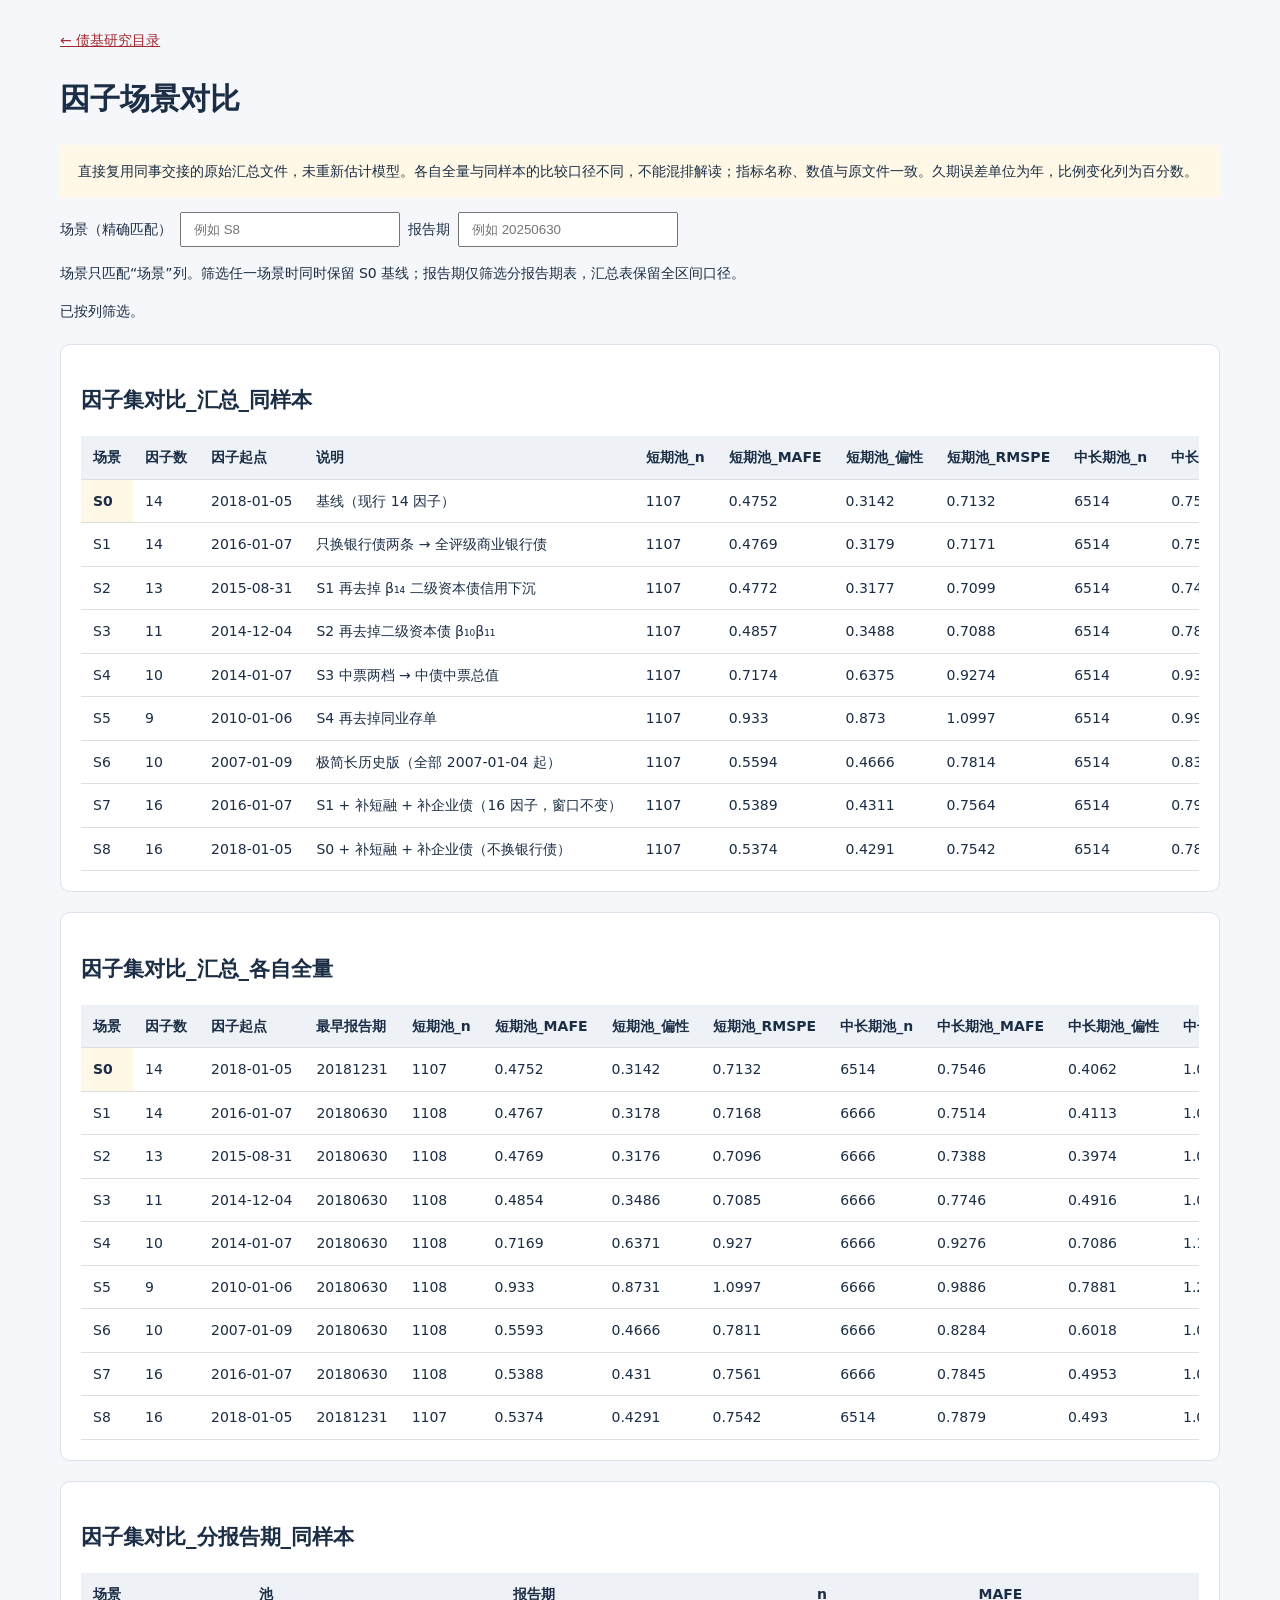
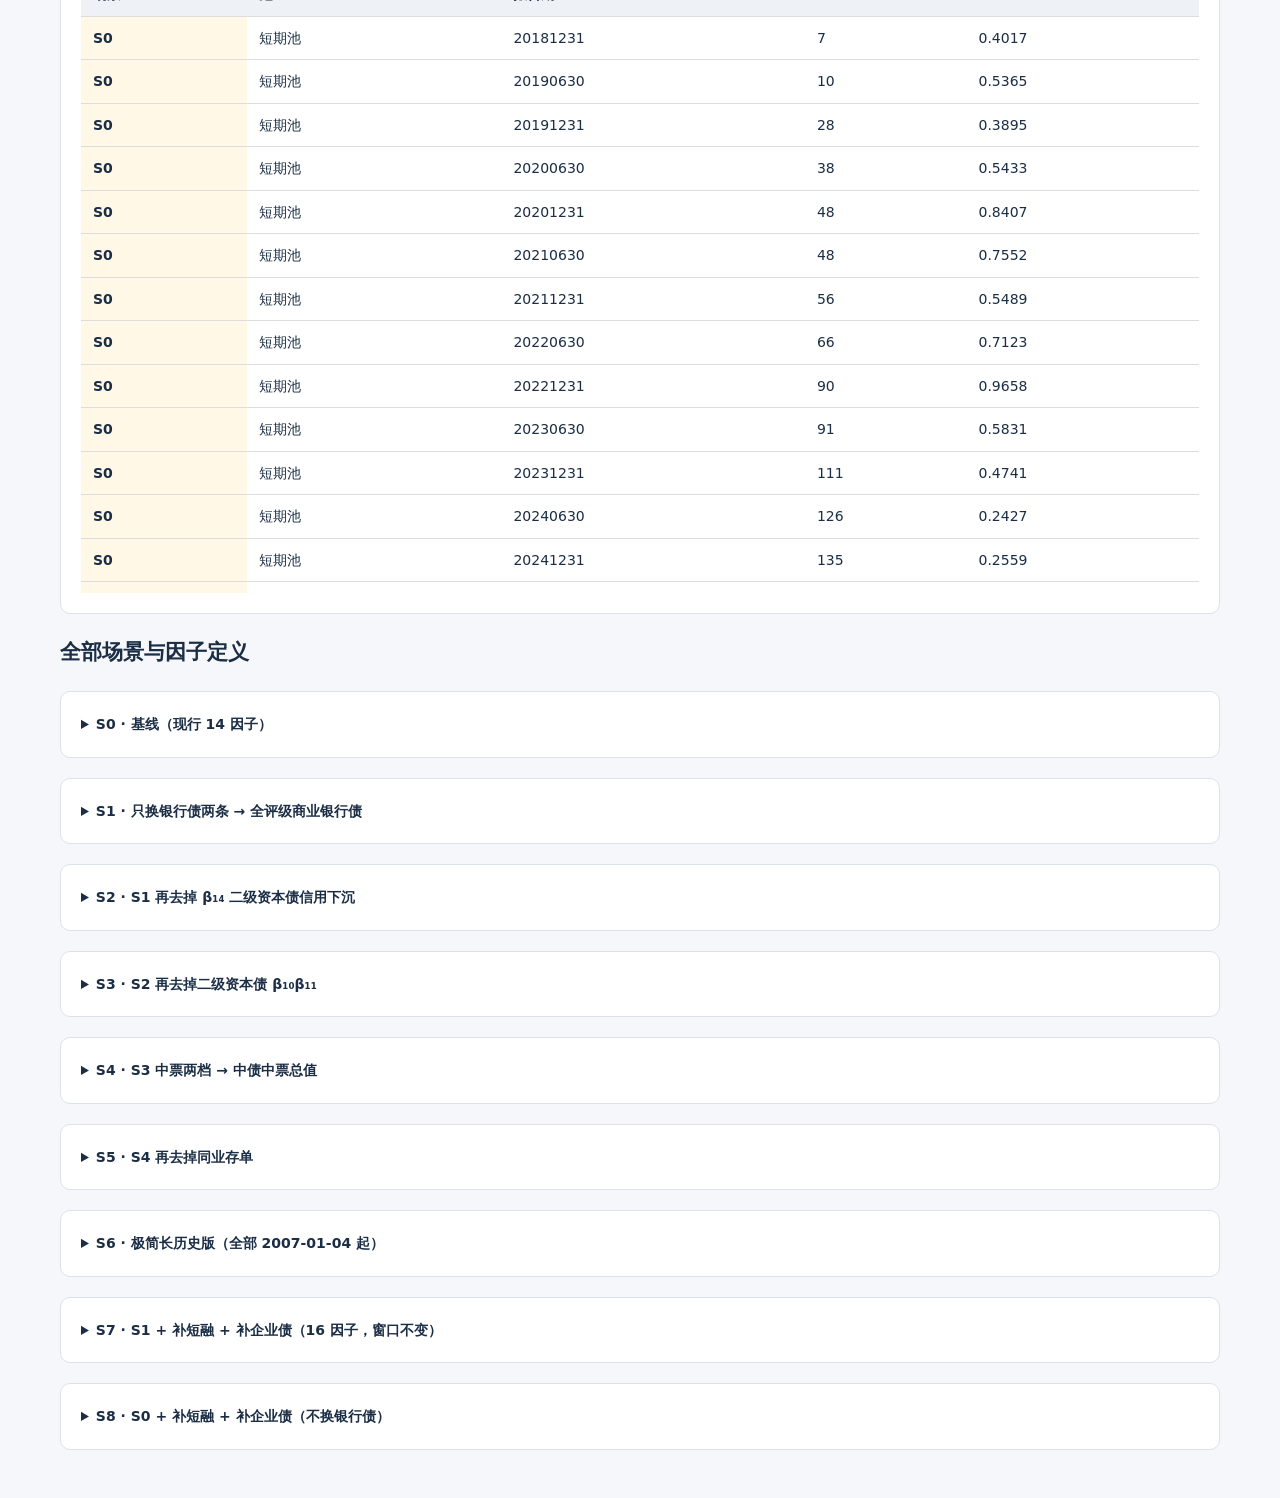
==== commit 035d13b8: "统一更新基金分析图表、披露来源和交互 整合老师与同事的页面修订，修复报告期堆积图缺项造成的白三角，完善净值区间、画像比较和历史大小盘风格。加入两条固收+指数的现有工作簿曲线及文件变化消费，保留各自实际" ====
--- a/bond-lab-factors.html
+++ b/bond-lab-factors.html
@@ -1 +1,25 @@
-<!doctype html><html lang="zh-CN"><meta charset="utf-8"><meta name="viewport" content="width=device-width,initial-scale=1"><title>债基因子场景对比 · 原始研究结果</title><style>body{font:14px/1.75 system-ui;color:#1b2e45;background:#f5f7fa;margin:0}main{max-width:1200px;margin:auto;padding:28px 20px}h1{font-size:30px}section,details{background:white;padding:20px;border:1px solid #dbe2eb;border-radius:10px;margin:20px 0}.scroll-table{overflow:auto;max-height:620px}table{border-collapse:collapse;white-space:nowrap;width:100%;font-variant-numeric:tabular-nums}td,th{padding:9px 12px;text-align:left;border-bottom:1px solid #ddd}thead{position:sticky;top:0;background:#eef2f7}summary{cursor:pointer;font-weight:bold}input{padding:8px 12px;min-width:240px}a{color:#a32931}.note{padding:14px 18px;background:#fff8e7}</style><main><a href="bond-research.html">← 债基研究目录</a><h1>因子场景对比</h1><p class="note">直接复用同事交接的原始汇总文件，未重新估计模型。各自全量与同样本的比较口径不同，不能混排解读；指标名称、数值与原文件一致。久期误差单位为年，比例变化列为百分数。</p><label>筛选场景或报告期 <input id="filter" type="search" placeholder="例如 S1 或 20250630"></label><section><h2>因子集对比_汇总_同样本</h2><div class="scroll-table"><table><thead><tr><th>场景</th><th>因子数</th><th>因子起点</th><th>说明</th><th>短期池_n</th><th>短期池_MAFE</th><th>短期池_偏性</th><th>短期池_RMSPE</th><th>中长期池_n</th><th>中长期池_MAFE</th><th>中长期池_偏性</th><th>中长期池_RMSPE</th><th>全样本_n</th><th>全样本_MAFE</th><th>全样本_偏性</th><th>全样本_RMSPE</th><th>近6短期_n</th><th>近6短期_MAFE</th><th>近6短期_偏性</th><th>近6短期_RMSPE</th><th>近6中长期_n</th><th>近6中长期_MAFE</th><th>近6中长期_偏性</th><th>近6中长期_RMSPE</th><th>短期池_Δ%</th><th>中长期池_Δ%</th><th>全样本_Δ%</th><th>近6短期_Δ%</th><th>近6中长期_Δ%</th></tr></thead><tbody><tr><td>S0</td><td>14</td><td>2018-01-05</td><td>基线（现行 14 因子）</td><td>1107</td><td>0.4752</td><td>0.3142</td><td>0.7132</td><td>6514</td><td>0.7546</td><td>0.4062</td><td>1.0269</td><td>7621</td><td>0.714</td><td>0.3928</td><td>0.9875</td><td>716</td><td>0.3422</td><td>0.1355</td><td>0.5433</td><td>3613</td><td>0.6416</td><td>0.1219</td><td>0.9431</td><td>0.0</td><td>0.0</td><td>0.0</td><td>0.0</td><td>0.0</td></tr><tr><td>S1</td><td>14</td><td>2016-01-07</td><td>只换银行债两条 → 全评级商业银行债</td><td>1107</td><td>0.4769</td><td>0.3179</td><td>0.7171</td><td>6514</td><td>0.7582</td><td>0.4137</td><td>1.0306</td><td>7621</td><td>0.7173</td><td>0.3998</td><td>0.9912</td><td>716</td><td>0.3418</td><td>0.1379</td><td>0.5428</td><td>3613</td><td>0.6415</td><td>0.1271</td><td>0.9438</td><td>0.36</td><td>0.48</td><td>0.46</td><td>-0.12</td><td>-0.02</td></tr><tr><td>S2</td><td>13</td><td>2015-08-31</td><td>S1 再去掉 β₁₄ 二级资本债信用下沉</td><td>1107</td><td>0.4772</td><td>0.3177</td><td>0.7099</td><td>6514</td><td>0.7468</td><td>0.4021</td><td>1.017</td><td>7621</td><td>0.7076</td><td>0.3899</td><td>0.9784</td><td>716</td><td>0.3512</td><td>0.1491</td><td>0.5512</td><td>3613</td><td>0.6401</td><td>0.1337</td><td>0.939</td><td>0.42</td><td>-1.03</td><td>-0.9</td><td>2.63</td><td>-0.23</td></tr><tr><td>S3</td><td>11</td><td>2014-12-04</td><td>S2 再去掉二级资本债 β₁₀β₁₁</td><td>1107</td><td>0.4857</td><td>0.3488</td><td>0.7088</td><td>6514</td><td>0.7836</td><td>0.4988</td><td>1.0509</td><td>7621</td><td>0.7403</td><td>0.477</td><td>1.0084</td><td>716</td><td>0.3753</td><td>0.2097</td><td>0.564</td><td>3613</td><td>0.698</td><td>0.2937</td><td>0.9841</td><td>2.21</td><td>3.84</td><td>3.68</td><td>9.67</td><td>8.79</td></tr><tr><td>S4</td><td>10</td><td>2014-01-07</td><td>S3 中票两档 → 中债中票总值</td><td>1107</td><td>0.7174</td><td>0.6375</td><td>0.9274</td><td>6514</td><td>0.9376</td><td>0.715</td><td>1.1922</td><td>7621</td><td>0.9056</td><td>0.7037</td><td>1.1575</td><td>716</td><td>0.6077</td><td>0.5042</td><td>0.7919</td><td>3613</td><td>0.8244</td><td>0.4859</td><td>1.1002</td><td>50.97</td><td>24.25</td><td>26.83</td><td>77.59</td><td>28.49</td></tr><tr><td>S5</td><td>9</td><td>2010-01-06</td><td>S4 再去掉同业存单</td><td>1107</td><td>0.933</td><td>0.873</td><td>1.0997</td><td>6514</td><td>0.9938</td><td>0.7896</td><td>1.2443</td><td>7621</td><td>0.9849</td><td>0.8017</td><td>1.2244</td><td>716</td><td>0.7903</td><td>0.7106</td><td>0.9381</td><td>3613</td><td>0.8588</td><td>0.5433</td><td>1.1368</td><td>96.34</td><td>31.7</td><td>37.94</td><td>130.95</td><td>33.85</td></tr><tr><td>S6</td><td>10</td><td>2007-01-09</td><td>极简长历史版（全部 2007-01-04 起）</td><td>1107</td><td>0.5594</td><td>0.4666</td><td>0.7814</td><td>6514</td><td>0.8343</td><td>0.6037</td><td>1.0917</td><td>7621</td><td>0.7943</td><td>0.5838</td><td>1.0524</td><td>716</td><td>0.4632</td><td>0.3495</td><td>0.6386</td><td>3613</td><td>0.7322</td><td>0.3912</td><td>1.0107</td><td>17.72</td><td>10.56</td><td>11.25</td><td>35.36</td><td>14.12</td></tr><tr><td>S7</td><td>16</td><td>2016-01-07</td><td>S1 + 补短融 + 补企业债（16 因子，窗口不变）</td><td>1107</td><td>0.5389</td><td>0.4311</td><td>0.7564</td><td>6514</td><td>0.7901</td><td>0.4959</td><td>1.0479</td><td>7621</td><td>0.7536</td><td>0.4865</td><td>1.0108</td><td>716</td><td>0.4219</td><td>0.2869</td><td>0.5981</td><td>3613</td><td>0.6782</td><td>0.239</td><td>0.9686</td><td>13.4</td><td>4.7</td><td>5.55</td><td>23.29</td><td>5.7</td></tr><tr><td>S8</td><td>16</td><td>2018-01-05</td><td>S0 + 补短融 + 补企业债（不换银行债）</td><td>1107</td><td>0.5374</td><td>0.4291</td><td>0.7542</td><td>6514</td><td>0.7879</td><td>0.493</td><td>1.0454</td><td>7621</td><td>0.7516</td><td>0.4837</td><td>1.0083</td><td>716</td><td>0.4211</td><td>0.2854</td><td>0.5977</td><td>3613</td><td>0.6774</td><td>0.2364</td><td>0.9671</td><td>13.09</td><td>4.41</td><td>5.27</td><td>23.06</td><td>5.58</td></tr></tbody></table></div></section><section><h2>因子集对比_汇总_各自全量</h2><div class="scroll-table"><table><thead><tr><th>场景</th><th>因子数</th><th>因子起点</th><th>最早报告期</th><th>短期池_n</th><th>短期池_MAFE</th><th>短期池_偏性</th><th>短期池_RMSPE</th><th>中长期池_n</th><th>中长期池_MAFE</th><th>中长期池_偏性</th><th>中长期池_RMSPE</th><th>全样本_n</th><th>全样本_MAFE</th><th>全样本_偏性</th><th>全样本_RMSPE</th></tr></thead><tbody><tr><td>S0</td><td>14</td><td>2018-01-05</td><td>20181231</td><td>1107</td><td>0.4752</td><td>0.3142</td><td>0.7132</td><td>6514</td><td>0.7546</td><td>0.4062</td><td>1.0269</td><td>7621</td><td>0.714</td><td>0.3928</td><td>0.9875</td></tr><tr><td>S1</td><td>14</td><td>2016-01-07</td><td>20180630</td><td>1108</td><td>0.4767</td><td>0.3178</td><td>0.7168</td><td>6666</td><td>0.7514</td><td>0.4113</td><td>1.0227</td><td>7774</td><td>0.7122</td><td>0.398</td><td>0.985</td></tr><tr><td>S2</td><td>13</td><td>2015-08-31</td><td>20180630</td><td>1108</td><td>0.4769</td><td>0.3176</td><td>0.7096</td><td>6666</td><td>0.7388</td><td>0.3974</td><td>1.0086</td><td>7774</td><td>0.7015</td><td>0.386</td><td>0.9716</td></tr><tr><td>S3</td><td>11</td><td>2014-12-04</td><td>20180630</td><td>1108</td><td>0.4854</td><td>0.3486</td><td>0.7085</td><td>6666</td><td>0.7746</td><td>0.4916</td><td>1.0417</td><td>7774</td><td>0.7334</td><td>0.4712</td><td>1.0011</td></tr><tr><td>S4</td><td>10</td><td>2014-01-07</td><td>20180630</td><td>1108</td><td>0.7169</td><td>0.6371</td><td>0.927</td><td>6666</td><td>0.9276</td><td>0.7086</td><td>1.1822</td><td>7774</td><td>0.8976</td><td>0.6984</td><td>1.1493</td></tr><tr><td>S5</td><td>9</td><td>2010-01-06</td><td>20180630</td><td>1108</td><td>0.933</td><td>0.8731</td><td>1.0997</td><td>6666</td><td>0.9886</td><td>0.7881</td><td>1.237</td><td>7774</td><td>0.9807</td><td>0.8002</td><td>1.2184</td></tr><tr><td>S6</td><td>10</td><td>2007-01-09</td><td>20180630</td><td>1108</td><td>0.5593</td><td>0.4666</td><td>0.7811</td><td>6666</td><td>0.8284</td><td>0.6018</td><td>1.0847</td><td>7774</td><td>0.7901</td><td>0.5825</td><td>1.0468</td></tr><tr><td>S7</td><td>16</td><td>2016-01-07</td><td>20180630</td><td>1108</td><td>0.5388</td><td>0.431</td><td>0.7561</td><td>6666</td><td>0.7845</td><td>0.4953</td><td>1.0415</td><td>7774</td><td>0.7495</td><td>0.4862</td><td>1.0058</td></tr><tr><td>S8</td><td>16</td><td>2018-01-05</td><td>20181231</td><td>1107</td><td>0.5374</td><td>0.4291</td><td>0.7542</td><td>6514</td><td>0.7879</td><td>0.493</td><td>1.0454</td><td>7621</td><td>0.7516</td><td>0.4837</td><td>1.0083</td></tr></tbody></table></div></section><section><h2>因子集对比_分报告期_同样本</h2><div class="scroll-table"><table><thead><tr><th>场景</th><th>池</th><th>报告期</th><th>n</th><th>MAFE</th></tr></thead><tbody><tr><td>S0</td><td>短期池</td><td>20181231</td><td>7</td><td>0.4017</td></tr><tr><td>S0</td><td>短期池</td><td>20190630</td><td>10</td><td>0.5365</td></tr><tr><td>S0</td><td>短期池</td><td>20191231</td><td>28</td><td>0.3895</td></tr><tr><td>S0</td><td>短期池</td><td>20200630</td><td>38</td><td>0.5433</td></tr><tr><td>S0</td><td>短期池</td><td>20201231</td><td>48</td><td>0.8407</td></tr><tr><td>S0</td><td>短期池</td><td>20210630</td><td>48</td><td>0.7552</td></tr><tr><td>S0</td><td>短期池</td><td>20211231</td><td>56</td><td>0.5489</td></tr><tr><td>S0</td><td>短期池</td><td>20220630</td><td>66</td><td>0.7123</td></tr><tr><td>S0</td><td>短期池</td><td>20221231</td><td>90</td><td>0.9658</td></tr><tr><td>S0</td><td>短期池</td><td>20230630</td><td>91</td><td>0.5831</td></tr><tr><td>S0</td><td>短期池</td><td>20231231</td><td>111</td><td>0.4741</td></tr><tr><td>S0</td><td>短期池</td><td>20240630</td><td>126</td><td>0.2427</td></tr><tr><td>S0</td><td>短期池</td><td>20241231</td><td>135</td><td>0.2559</td></tr><tr><td>S0</td><td>短期池</td><td>20250630</td><td>127</td><td>0.3002</td></tr><tr><td>S0</td><td>短期池</td><td>20251231</td><td>126</td><td>0.2863</td></tr><tr><td>S0</td><td>中长期池</td><td>20181231</td><td>168</td><td>0.6111</td></tr><tr><td>S0</td><td>中长期池</td><td>20190630</td><td>248</td><td>0.8696</td></tr><tr><td>S0</td><td>中长期池</td><td>20191231</td><td>283</td><td>0.7309</td></tr><tr><td>S0</td><td>中长期池</td><td>20200630</td><td>332</td><td>0.8706</td></tr><tr><td>S0</td><td>中长期池</td><td>20201231</td><td>334</td><td>0.8096</td></tr><tr><td>S0</td><td>中长期池</td><td>20210630</td><td>320</td><td>0.7217</td></tr><tr><td>S0</td><td>中长期池</td><td>20211231</td><td>366</td><td>0.5633</td></tr><tr><td>S0</td><td>中长期池</td><td>20220630</td><td>393</td><td>1.2065</td></tr><tr><td>S0</td><td>中长期池</td><td>20221231</td><td>457</td><td>1.3163</td></tr><tr><td>S0</td><td>中长期池</td><td>20230630</td><td>472</td><td>0.7683</td></tr><tr><td>S0</td><td>中长期池</td><td>20231231</td><td>532</td><td>0.6424</td></tr><tr><td>S0</td><td>中长期池</td><td>20240630</td><td>629</td><td>0.564</td></tr><tr><td>S0</td><td>中长期池</td><td>20241231</td><td>667</td><td>0.5433</td></tr><tr><td>S0</td><td>中长期池</td><td>20250630</td><td>657</td><td>0.7524</td></tr><tr><td>S0</td><td>中长期池</td><td>20251231</td><td>656</td><td>0.6132</td></tr><tr><td>S1</td><td>短期池</td><td>20181231</td><td>7</td><td>0.3553</td></tr><tr><td>S1</td><td>短期池</td><td>20190630</td><td>10</td><td>0.5471</td></tr><tr><td>S1</td><td>短期池</td><td>20191231</td><td>28</td><td>0.3921</td></tr><tr><td>S1</td><td>短期池</td><td>20200630</td><td>38</td><td>0.5438</td></tr><tr><td>S1</td><td>短期池</td><td>20201231</td><td>48</td><td>0.8425</td></tr><tr><td>S1</td><td>短期池</td><td>20210630</td><td>48</td><td>0.7594</td></tr><tr><td>S1</td><td>短期池</td><td>20211231</td><td>56</td><td>0.5475</td></tr><tr><td>S1</td><td>短期池</td><td>20220630</td><td>66</td><td>0.6947</td></tr><tr><td>S1</td><td>短期池</td><td>20221231</td><td>90</td><td>1.0017</td></tr><tr><td>S1</td><td>短期池</td><td>20230630</td><td>91</td><td>0.5586</td></tr><tr><td>S1</td><td>短期池</td><td>20231231</td><td>111</td><td>0.4775</td></tr><tr><td>S1</td><td>短期池</td><td>20240630</td><td>126</td><td>0.2421</td></tr><tr><td>S1</td><td>短期池</td><td>20241231</td><td>135</td><td>0.2619</td></tr><tr><td>S1</td><td>短期池</td><td>20250630</td><td>127</td><td>0.3055</td></tr><tr><td>S1</td><td>短期池</td><td>20251231</td><td>126</td><td>0.2877</td></tr><tr><td>S1</td><td>中长期池</td><td>20181231</td><td>168</td><td>0.6469</td></tr><tr><td>S1</td><td>中长期池</td><td>20190630</td><td>248</td><td>0.8555</td></tr><tr><td>S1</td><td>中长期池</td><td>20191231</td><td>283</td><td>0.7322</td></tr><tr><td>S1</td><td>中长期池</td><td>20200630</td><td>332</td><td>0.8789</td></tr><tr><td>S1</td><td>中长期池</td><td>20201231</td><td>334</td><td>0.8173</td></tr><tr><td>S1</td><td>中长期池</td><td>20210630</td><td>320</td><td>0.7303</td></tr><tr><td>S1</td><td>中长期池</td><td>20211231</td><td>366</td><td>0.5649</td></tr><tr><td>S1</td><td>中长期池</td><td>20220630</td><td>393</td><td>1.1975</td></tr><tr><td>S1</td><td>中长期池</td><td>20221231</td><td>457</td><td>1.3506</td></tr><tr><td>S1</td><td>中长期池</td><td>20230630</td><td>472</td><td>0.7558</td></tr><tr><td>S1</td><td>中长期池</td><td>20231231</td><td>532</td><td>0.6417</td></tr><tr><td>S1</td><td>中长期池</td><td>20240630</td><td>629</td><td>0.5642</td></tr><tr><td>S1</td><td>中长期池</td><td>20241231</td><td>667</td><td>0.5505</td></tr><tr><td>S1</td><td>中长期池</td><td>20250630</td><td>657</td><td>0.7543</td></tr><tr><td>S1</td><td>中长期池</td><td>20251231</td><td>656</td><td>0.6126</td></tr><tr><td>S2</td><td>短期池</td><td>20181231</td><td>7</td><td>0.2768</td></tr><tr><td>S2</td><td>短期池</td><td>20190630</td><td>10</td><td>0.5182</td></tr><tr><td>S2</td><td>短期池</td><td>20191231</td><td>28</td><td>0.3683</td></tr><tr><td>S2</td><td>短期池</td><td>20200630</td><td>38</td><td>0.5301</td></tr><tr><td>S2</td><td>短期池</td><td>20201231</td><td>48</td><td>0.8259</td></tr><tr><td>S2</td><td>短期池</td><td>20210630</td><td>48</td><td>0.7554</td></tr><tr><td>S2</td><td>短期池</td><td>20211231</td><td>56</td><td>0.5052</td></tr><tr><td>S2</td><td>短期池</td><td>20220630</td><td>66</td><td>0.6551</td></tr><tr><td>S2</td><td>短期池</td><td>20221231</td><td>90</td><td>1.0197</td></tr><tr><td>S2</td><td>短期池</td><td>20230630</td><td>91</td><td>0.5636</td></tr><tr><td>S2</td><td>短期池</td><td>20231231</td><td>111</td><td>0.5004</td></tr><tr><td>S2</td><td>短期池</td><td>20240630</td><td>126</td><td>0.2481</td></tr><tr><td>S2</td><td>短期池</td><td>20241231</td><td>135</td><td>0.2873</td></tr><tr><td>S2</td><td>短期池</td><td>20250630</td><td>127</td><td>0.2991</td></tr><tr><td>S2</td><td>短期池</td><td>20251231</td><td>126</td><td>0.2903</td></tr><tr><td>S2</td><td>中长期池</td><td>20181231</td><td>168</td><td>0.5721</td></tr><tr><td>S2</td><td>中长期池</td><td>20190630</td><td>248</td><td>0.828</td></tr><tr><td>S2</td><td>中长期池</td><td>20191231</td><td>283</td><td>0.716</td></tr><tr><td>S2</td><td>中长期池</td><td>20200630</td><td>332</td><td>0.8507</td></tr><tr><td>S2</td><td>中长期池</td><td>20201231</td><td>334</td><td>0.7932</td></tr><tr><td>S2</td><td>中长期池</td><td>20210630</td><td>320</td><td>0.7109</td></tr><tr><td>S2</td><td>中长期池</td><td>20211231</td><td>366</td><td>0.5277</td></tr><tr><td>S2</td><td>中长期池</td><td>20220630</td><td>393</td><td>1.1467</td></tr><tr><td>S2</td><td>中长期池</td><td>20221231</td><td>457</td><td>1.3763</td></tr><tr><td>S2</td><td>中长期池</td><td>20230630</td><td>472</td><td>0.7615</td></tr><tr><td>S2</td><td>中长期池</td><td>20231231</td><td>532</td><td>0.6491</td></tr><tr><td>S2</td><td>中长期池</td><td>20240630</td><td>629</td><td>0.5654</td></tr><tr><td>S2</td><td>中长期池</td><td>20241231</td><td>667</td><td>0.5414</td></tr><tr><td>S2</td><td>中长期池</td><td>20250630</td><td>657</td><td>0.7454</td></tr><tr><td>S2</td><td>中长期池</td><td>20251231</td><td>656</td><td>0.612</td></tr><tr><td>S3</td><td>短期池</td><td>20181231</td><td>7</td><td>0.1885</td></tr><tr><td>S3</td><td>短期池</td><td>20190630</td><td>10</td><td>0.482</td></tr><tr><td>S3</td><td>短期池</td><td>20191231</td><td>28</td><td>0.3283</td></tr><tr><td>S3</td><td>短期池</td><td>20200630</td><td>38</td><td>0.4654</td></tr><tr><td>S3</td><td>短期池</td><td>20201231</td><td>48</td><td>0.7854</td></tr><tr><td>S3</td><td>短期池</td><td>20210630</td><td>48</td><td>0.6911</td></tr><tr><td>S3</td><td>短期池</td><td>20211231</td><td>56</td><td>0.495</td></tr><tr><td>S3</td><td>短期池</td><td>20220630</td><td>66</td><td>0.7092</td></tr><tr><td>S3</td><td>短期池</td><td>20221231</td><td>90</td><td>1.0063</td></tr><tr><td>S3</td><td>短期池</td><td>20230630</td><td>91</td><td>0.572</td></tr><tr><td>S3</td><td>短期池</td><td>20231231</td><td>111</td><td>0.5315</td></tr><tr><td>S3</td><td>短期池</td><td>20240630</td><td>126</td><td>0.2391</td></tr><tr><td>S3</td><td>短期池</td><td>20241231</td><td>135</td><td>0.3962</td></tr><tr><td>S3</td><td>短期池</td><td>20250630</td><td>127</td><td>0.3039</td></tr><tr><td>S3</td><td>短期池</td><td>20251231</td><td>126</td><td>0.2812</td></tr><tr><td>S3</td><td>中长期池</td><td>20181231</td><td>168</td><td>0.5374</td></tr><tr><td>S3</td><td>中长期池</td><td>20190630</td><td>248</td><td>0.7676</td></tr><tr><td>S3</td><td>中长期池</td><td>20191231</td><td>283</td><td>0.6886</td></tr><tr><td>S3</td><td>中长期池</td><td>20200630</td><td>332</td><td>0.7732</td></tr><tr><td>S3</td><td>中长期池</td><td>20201231</td><td>334</td><td>0.7764</td></tr><tr><td>S3</td><td>中长期池</td><td>20210630</td><td>320</td><td>0.6754</td></tr><tr><td>S3</td><td>中长期池</td><td>20211231</td><td>366</td><td>0.559</td></tr><tr><td>S3</td><td>中长期池</td><td>20220630</td><td>393</td><td>1.335</td></tr><tr><td>S3</td><td>中长期池</td><td>20221231</td><td>457</td><td>1.4129</td></tr><tr><td>S3</td><td>中长期池</td><td>20230630</td><td>472</td><td>0.8849</td></tr><tr><td>S3</td><td>中长期池</td><td>20231231</td><td>532</td><td>0.707</td></tr><tr><td>S3</td><td>中长期池</td><td>20240630</td><td>629</td><td>0.5511</td></tr><tr><td>S3</td><td>中长期池</td><td>20241231</td><td>667</td><td>0.7511</td></tr><tr><td>S3</td><td>中长期池</td><td>20250630</td><td>657</td><td>0.7297</td></tr><tr><td>S3</td><td>中长期池</td><td>20251231</td><td>656</td><td>0.6114</td></tr><tr><td>S4</td><td>短期池</td><td>20181231</td><td>7</td><td>0.2741</td></tr><tr><td>S4</td><td>短期池</td><td>20190630</td><td>10</td><td>0.5744</td></tr><tr><td>S4</td><td>短期池</td><td>20191231</td><td>28</td><td>0.5396</td></tr><tr><td>S4</td><td>短期池</td><td>20200630</td><td>38</td><td>0.5741</td></tr><tr><td>S4</td><td>短期池</td><td>20201231</td><td>48</td><td>1.0169</td></tr><tr><td>S4</td><td>短期池</td><td>20210630</td><td>48</td><td>1.0177</td></tr><tr><td>S4</td><td>短期池</td><td>20211231</td><td>56</td><td>0.7745</td></tr><tr><td>S4</td><td>短期池</td><td>20220630</td><td>66</td><td>0.799</td></tr><tr><td>S4</td><td>短期池</td><td>20221231</td><td>90</td><td>1.3411</td></tr><tr><td>S4</td><td>短期池</td><td>20230630</td><td>91</td><td>1.0058</td></tr><tr><td>S4</td><td>短期池</td><td>20231231</td><td>111</td><td>0.9699</td></tr><tr><td>S4</td><td>短期池</td><td>20240630</td><td>126</td><td>0.441</td></tr><tr><td>S4</td><td>短期池</td><td>20241231</td><td>135</td><td>0.7369</td></tr><tr><td>S4</td><td>短期池</td><td>20250630</td><td>127</td><td>0.3255</td></tr><tr><td>S4</td><td>短期池</td><td>20251231</td><td>126</td><td>0.3136</td></tr><tr><td>S4</td><td>中长期池</td><td>20181231</td><td>168</td><td>0.6593</td></tr><tr><td>S4</td><td>中长期池</td><td>20190630</td><td>248</td><td>0.8434</td></tr><tr><td>S4</td><td>中长期池</td><td>20191231</td><td>283</td><td>0.8458</td></tr><tr><td>S4</td><td>中长期池</td><td>20200630</td><td>332</td><td>0.9117</td></tr><tr><td>S4</td><td>中长期池</td><td>20201231</td><td>334</td><td>1.039</td></tr><tr><td>S4</td><td>中长期池</td><td>20210630</td><td>320</td><td>0.9485</td></tr><tr><td>S4</td><td>中长期池</td><td>20211231</td><td>366</td><td>0.7838</td></tr><tr><td>S4</td><td>中长期池</td><td>20220630</td><td>393</td><td>1.3508</td></tr><tr><td>S4</td><td>中长期池</td><td>20221231</td><td>457</td><td>1.7475</td></tr><tr><td>S4</td><td>中长期池</td><td>20230630</td><td>472</td><td>1.1714</td></tr><tr><td>S4</td><td>中长期池</td><td>20231231</td><td>532</td><td>1.0658</td></tr><tr><td>S4</td><td>中长期池</td><td>20240630</td><td>629</td><td>0.582</td></tr><tr><td>S4</td><td>中长期池</td><td>20241231</td><td>667</td><td>0.9045</td></tr><tr><td>S4</td><td>中长期池</td><td>20250630</td><td>657</td><td>0.7367</td></tr><tr><td>S4</td><td>中长期池</td><td>20251231</td><td>656</td><td>0.6177</td></tr><tr><td>S5</td><td>短期池</td><td>20181231</td><td>7</td><td>0.6463</td></tr><tr><td>S5</td><td>短期池</td><td>20190630</td><td>10</td><td>1.0335</td></tr><tr><td>S5</td><td>短期池</td><td>20191231</td><td>28</td><td>0.9663</td></tr><tr><td>S5</td><td>短期池</td><td>20200630</td><td>38</td><td>0.7944</td></tr><tr><td>S5</td><td>短期池</td><td>20201231</td><td>48</td><td>1.1524</td></tr><tr><td>S5</td><td>短期池</td><td>20210630</td><td>48</td><td>1.3343</td></tr><tr><td>S5</td><td>短期池</td><td>20211231</td><td>56</td><td>1.1972</td></tr><tr><td>S5</td><td>短期池</td><td>20220630</td><td>66</td><td>1.1198</td></tr><tr><td>S5</td><td>短期池</td><td>20221231</td><td>90</td><td>1.4949</td></tr><tr><td>S5</td><td>短期池</td><td>20230630</td><td>91</td><td>1.2651</td></tr><tr><td>S5</td><td>短期池</td><td>20231231</td><td>111</td><td>1.251</td></tr><tr><td>S5</td><td>短期池</td><td>20240630</td><td>126</td><td>0.6502</td></tr><tr><td>S5</td><td>短期池</td><td>20241231</td><td>135</td><td>0.8473</td></tr><tr><td>S5</td><td>短期池</td><td>20250630</td><td>127</td><td>0.4324</td></tr><tr><td>S5</td><td>短期池</td><td>20251231</td><td>126</td><td>0.4811</td></tr><tr><td>S5</td><td>中长期池</td><td>20181231</td><td>168</td><td>0.7964</td></tr><tr><td>S5</td><td>中长期池</td><td>20190630</td><td>248</td><td>1.0118</td></tr><tr><td>S5</td><td>中长期池</td><td>20191231</td><td>283</td><td>0.9365</td></tr><tr><td>S5</td><td>中长期池</td><td>20200630</td><td>332</td><td>0.959</td></tr><tr><td>S5</td><td>中长期池</td><td>20201231</td><td>334</td><td>1.1099</td></tr><tr><td>S5</td><td>中长期池</td><td>20210630</td><td>320</td><td>1.0258</td></tr><tr><td>S5</td><td>中长期池</td><td>20211231</td><td>366</td><td>0.8924</td></tr><tr><td>S5</td><td>中长期池</td><td>20220630</td><td>393</td><td>1.3976</td></tr><tr><td>S5</td><td>中长期池</td><td>20221231</td><td>457</td><td>1.811</td></tr><tr><td>S5</td><td>中长期池</td><td>20230630</td><td>472</td><td>1.2194</td></tr><tr><td>S5</td><td>中长期池</td><td>20231231</td><td>532</td><td>1.1392</td></tr><tr><td>S5</td><td>中长期池</td><td>20240630</td><td>629</td><td>0.609</td></tr><tr><td>S5</td><td>中长期池</td><td>20241231</td><td>667</td><td>0.9559</td></tr><tr><td>S5</td><td>中长期池</td><td>20250630</td><td>657</td><td>0.7447</td></tr><tr><td>S5</td><td>中长期池</td><td>20251231</td><td>656</td><td>0.6268</td></tr><tr><td>S6</td><td>短期池</td><td>20181231</td><td>7</td><td>0.2503</td></tr><tr><td>S6</td><td>短期池</td><td>20190630</td><td>10</td><td>0.5573</td></tr><tr><td>S6</td><td>短期池</td><td>20191231</td><td>28</td><td>0.433</td></tr><tr><td>S6</td><td>短期池</td><td>20200630</td><td>38</td><td>0.4376</td></tr><tr><td>S6</td><td>短期池</td><td>20201231</td><td>48</td><td>0.7234</td></tr><tr><td>S6</td><td>短期池</td><td>20210630</td><td>48</td><td>0.6017</td></tr><tr><td>S6</td><td>短期池</td><td>20211231</td><td>56</td><td>0.642</td></tr><tr><td>S6</td><td>短期池</td><td>20220630</td><td>66</td><td>0.556</td></tr><tr><td>S6</td><td>短期池</td><td>20221231</td><td>90</td><td>1.2809</td></tr><tr><td>S6</td><td>短期池</td><td>20230630</td><td>91</td><td>0.7742</td></tr><tr><td>S6</td><td>短期池</td><td>20231231</td><td>111</td><td>0.7713</td></tr><tr><td>S6</td><td>短期池</td><td>20240630</td><td>126</td><td>0.3156</td></tr><tr><td>S6</td><td>短期池</td><td>20241231</td><td>135</td><td>0.4263</td></tr><tr><td>S6</td><td>短期池</td><td>20250630</td><td>127</td><td>0.311</td></tr><tr><td>S6</td><td>短期池</td><td>20251231</td><td>126</td><td>0.3077</td></tr><tr><td>S6</td><td>中长期池</td><td>20181231</td><td>168</td><td>0.6186</td></tr><tr><td>S6</td><td>中长期池</td><td>20190630</td><td>248</td><td>0.8903</td></tr><tr><td>S6</td><td>中长期池</td><td>20191231</td><td>283</td><td>0.8012</td></tr><tr><td>S6</td><td>中长期池</td><td>20200630</td><td>332</td><td>0.7868</td></tr><tr><td>S6</td><td>中长期池</td><td>20201231</td><td>334</td><td>0.8622</td></tr><tr><td>S6</td><td>中长期池</td><td>20210630</td><td>320</td><td>0.7601</td></tr><tr><td>S6</td><td>中长期池</td><td>20211231</td><td>366</td><td>0.766</td></tr><tr><td>S6</td><td>中长期池</td><td>20220630</td><td>393</td><td>1.055</td></tr><tr><td>S6</td><td>中长期池</td><td>20221231</td><td>457</td><td>1.6414</td></tr><tr><td>S6</td><td>中长期池</td><td>20230630</td><td>472</td><td>1.0134</td></tr><tr><td>S6</td><td>中长期池</td><td>20231231</td><td>532</td><td>0.8595</td></tr><tr><td>S6</td><td>中长期池</td><td>20240630</td><td>629</td><td>0.5226</td></tr><tr><td>S6</td><td>中长期池</td><td>20241231</td><td>667</td><td>0.7399</td></tr><tr><td>S6</td><td>中长期池</td><td>20250630</td><td>657</td><td>0.7285</td></tr><tr><td>S6</td><td>中长期池</td><td>20251231</td><td>656</td><td>0.6236</td></tr><tr><td>S7</td><td>短期池</td><td>20181231</td><td>7</td><td>0.3444</td></tr><tr><td>S7</td><td>短期池</td><td>20190630</td><td>10</td><td>0.486</td></tr><tr><td>S7</td><td>短期池</td><td>20191231</td><td>28</td><td>0.4116</td></tr><tr><td>S7</td><td>短期池</td><td>20200630</td><td>38</td><td>0.5378</td></tr><tr><td>S7</td><td>短期池</td><td>20201231</td><td>48</td><td>0.9182</td></tr><tr><td>S7</td><td>短期池</td><td>20210630</td><td>48</td><td>0.6705</td></tr><tr><td>S7</td><td>短期池</td><td>20211231</td><td>56</td><td>0.6449</td></tr><tr><td>S7</td><td>短期池</td><td>20220630</td><td>66</td><td>0.6845</td></tr><tr><td>S7</td><td>短期池</td><td>20221231</td><td>90</td><td>1.0862</td></tr><tr><td>S7</td><td>短期池</td><td>20230630</td><td>91</td><td>0.6429</td></tr><tr><td>S7</td><td>短期池</td><td>20231231</td><td>111</td><td>0.6061</td></tr><tr><td>S7</td><td>短期池</td><td>20240630</td><td>126</td><td>0.2366</td></tr><tr><td>S7</td><td>短期池</td><td>20241231</td><td>135</td><td>0.4149</td></tr><tr><td>S7</td><td>短期池</td><td>20250630</td><td>127</td><td>0.3291</td></tr><tr><td>S7</td><td>短期池</td><td>20251231</td><td>126</td><td>0.3864</td></tr><tr><td>S7</td><td>中长期池</td><td>20181231</td><td>168</td><td>0.6246</td></tr><tr><td>S7</td><td>中长期池</td><td>20190630</td><td>248</td><td>0.849</td></tr><tr><td>S7</td><td>中长期池</td><td>20191231</td><td>283</td><td>0.7623</td></tr><tr><td>S7</td><td>中长期池</td><td>20200630</td><td>332</td><td>0.9286</td></tr><tr><td>S7</td><td>中长期池</td><td>20201231</td><td>334</td><td>0.8933</td></tr><tr><td>S7</td><td>中长期池</td><td>20210630</td><td>320</td><td>0.8007</td></tr><tr><td>S7</td><td>中长期池</td><td>20211231</td><td>366</td><td>0.6201</td></tr><tr><td>S7</td><td>中长期池</td><td>20220630</td><td>393</td><td>1.1308</td></tr><tr><td>S7</td><td>中长期池</td><td>20221231</td><td>457</td><td>1.3798</td></tr><tr><td>S7</td><td>中长期池</td><td>20230630</td><td>472</td><td>0.8178</td></tr><tr><td>S7</td><td>中长期池</td><td>20231231</td><td>532</td><td>0.7428</td></tr><tr><td>S7</td><td>中长期池</td><td>20240630</td><td>629</td><td>0.54</td></tr><tr><td>S7</td><td>中长期池</td><td>20241231</td><td>667</td><td>0.6262</td></tr><tr><td>S7</td><td>中长期池</td><td>20250630</td><td>657</td><td>0.7483</td></tr><tr><td>S7</td><td>中长期池</td><td>20251231</td><td>656</td><td>0.6406</td></tr><tr><td>S8</td><td>短期池</td><td>20181231</td><td>7</td><td>0.3824</td></tr><tr><td>S8</td><td>短期池</td><td>20190630</td><td>10</td><td>0.5153</td></tr><tr><td>S8</td><td>短期池</td><td>20191231</td><td>28</td><td>0.4081</td></tr><tr><td>S8</td><td>短期池</td><td>20200630</td><td>38</td><td>0.5342</td></tr><tr><td>S8</td><td>短期池</td><td>20201231</td><td>48</td><td>0.916</td></tr><tr><td>S8</td><td>短期池</td><td>20210630</td><td>48</td><td>0.6643</td></tr><tr><td>S8</td><td>短期池</td><td>20211231</td><td>56</td><td>0.6472</td></tr><tr><td>S8</td><td>短期池</td><td>20220630</td><td>66</td><td>0.7015</td></tr><tr><td>S8</td><td>短期池</td><td>20221231</td><td>90</td><td>1.0601</td></tr><tr><td>S8</td><td>短期池</td><td>20230630</td><td>91</td><td>0.6567</td></tr><tr><td>S8</td><td>短期池</td><td>20231231</td><td>111</td><td>0.6034</td></tr><tr><td>S8</td><td>短期池</td><td>20240630</td><td>126</td><td>0.2357</td></tr><tr><td>S8</td><td>短期池</td><td>20241231</td><td>135</td><td>0.4092</td></tr><tr><td>S8</td><td>短期池</td><td>20250630</td><td>127</td><td>0.3249</td></tr><tr><td>S8</td><td>短期池</td><td>20251231</td><td>126</td><td>0.3855</td></tr><tr><td>S8</td><td>中长期池</td><td>20181231</td><td>168</td><td>0.6014</td></tr><tr><td>S8</td><td>中长期池</td><td>20190630</td><td>248</td><td>0.8712</td></tr><tr><td>S8</td><td>中长期池</td><td>20191231</td><td>283</td><td>0.7592</td></tr><tr><td>S8</td><td>中长期池</td><td>20200630</td><td>332</td><td>0.9181</td></tr><tr><td>S8</td><td>中长期池</td><td>20201231</td><td>334</td><td>0.8893</td></tr><tr><td>S8</td><td>中长期池</td><td>20210630</td><td>320</td><td>0.7944</td></tr><tr><td>S8</td><td>中长期池</td><td>20211231</td><td>366</td><td>0.6197</td></tr><tr><td>S8</td><td>中长期池</td><td>20220630</td><td>393</td><td>1.1484</td></tr><tr><td>S8</td><td>中长期池</td><td>20221231</td><td>457</td><td>1.3544</td></tr><tr><td>S8</td><td>中长期池</td><td>20230630</td><td>472</td><td>0.8279</td></tr><tr><td>S8</td><td>中长期池</td><td>20231231</td><td>532</td><td>0.7437</td></tr><tr><td>S8</td><td>中长期池</td><td>20240630</td><td>629</td><td>0.539</td></tr><tr><td>S8</td><td>中长期池</td><td>20241231</td><td>667</td><td>0.6191</td></tr><tr><td>S8</td><td>中长期池</td><td>20250630</td><td>657</td><td>0.7457</td></tr><tr><td>S8</td><td>中长期池</td><td>20251231</td><td>656</td><td>0.6391</td></tr></tbody></table></div></section><h2>全部场景与因子定义</h2><details><summary>S0 · 基线（现行 14 因子）</summary><p>复现用，应精确等于 0.4752 / 0.7546</p><table><thead><tr><th>因子</th><th>指数代码</th><th>久期常数</th><th>来源</th></tr></thead><tbody><tr><td>利率债1-3Y</td><td>CBA05821.CS</td><td>1.7815</td><td>官方</td></tr><tr><td>利率债3-5Y</td><td>CBA05831.CS</td><td>3.7904</td><td>官方</td></tr><tr><td>利率债5-7Y</td><td>CBA05841.CS</td><td>5.5897</td><td>官方</td></tr><tr><td>利率债7-10Y</td><td>CBA05851.CS</td><td>8.1385</td><td>官方</td></tr><tr><td>利率债10Y+</td><td>CBA05861.CS</td><td>21.0505</td><td>官方</td></tr><tr><td>中票AAA1-3Y</td><td>SCH00805.SCH</td><td>1.85</td><td>经验值</td></tr><tr><td>中票AAA3-5Y</td><td>SCH00807.SCH</td><td>3.75</td><td>经验值</td></tr><tr><td>银行债AAA1-3Y</td><td>CBA25351.CS</td><td>1.85</td><td>经验值</td></tr><tr><td>银行债AAA3-5Y</td><td>CBA25361.CS</td><td>3.75</td><td>经验值</td></tr><tr><td>二级资本债1-3Y</td><td>CBA15321.CS</td><td>1.94</td><td>实测</td></tr><tr><td>二级资本债3-5Y</td><td>CBA15331.CS</td><td>3.74</td><td>实测</td></tr><tr><td>同业存单AAA</td><td>CBA23301.CS</td><td>0.38</td><td>实测</td></tr><tr><td>中票信用下沉AAA→AA+</td><td>930824.CSI-930825.CSI</td><td>1.0099999999999998</td><td>实测差</td></tr><tr><td>二级资本债信用下沉AAA→隐含AA</td><td>CBA26301.CS-CBA26401.CS</td><td>0.8700000000000001</td><td>实测差</td></tr></tbody></table></details><details><summary>S1 · 只换银行债两条 → 全评级商业银行债</summary><p>CBA25351/25361(2018起) → CBA02421/02431(2007起)，其余不动</p><table><thead><tr><th>因子</th><th>指数代码</th><th>久期常数</th><th>来源</th></tr></thead><tbody><tr><td>利率债1-3Y</td><td>CBA05821.CS</td><td>1.7815</td><td>官方</td></tr><tr><td>利率债3-5Y</td><td>CBA05831.CS</td><td>3.7904</td><td>官方</td></tr><tr><td>利率债5-7Y</td><td>CBA05841.CS</td><td>5.5897</td><td>官方</td></tr><tr><td>利率债7-10Y</td><td>CBA05851.CS</td><td>8.1385</td><td>官方</td></tr><tr><td>利率债10Y+</td><td>CBA05861.CS</td><td>21.0505</td><td>官方</td></tr><tr><td>中票AAA1-3Y</td><td>SCH00805.SCH</td><td>1.85</td><td>经验值</td></tr><tr><td>中票AAA3-5Y</td><td>SCH00807.SCH</td><td>3.75</td><td>经验值</td></tr><tr><td>商行债全1-3Y</td><td>CBA02421.CS</td><td>1.854</td><td>实测</td></tr><tr><td>商行债全3-5Y</td><td>CBA02431.CS</td><td>3.968</td><td>实测</td></tr><tr><td>二级资本债1-3Y</td><td>CBA15321.CS</td><td>1.94</td><td>实测</td></tr><tr><td>二级资本债3-5Y</td><td>CBA15331.CS</td><td>3.74</td><td>实测</td></tr><tr><td>同业存单AAA</td><td>CBA23301.CS</td><td>0.38</td><td>实测</td></tr><tr><td>中票信用下沉AAA→AA+</td><td>930824.CSI-930825.CSI</td><td>1.0099999999999998</td><td>实测差</td></tr><tr><td>二级资本债信用下沉AAA→隐含AA</td><td>CBA26301.CS-CBA26401.CS</td><td>0.8700000000000001</td><td>实测差</td></tr></tbody></table></details><details><summary>S2 · S1 再去掉 β₁₄ 二级资本债信用下沉</summary><p>解开 CBA26401(2016-01-04) 这个卡点</p><table><thead><tr><th>因子</th><th>指数代码</th><th>久期常数</th><th>来源</th></tr></thead><tbody><tr><td>利率债1-3Y</td><td>CBA05821.CS</td><td>1.7815</td><td>官方</td></tr><tr><td>利率债3-5Y</td><td>CBA05831.CS</td><td>3.7904</td><td>官方</td></tr><tr><td>利率债5-7Y</td><td>CBA05841.CS</td><td>5.5897</td><td>官方</td></tr><tr><td>利率债7-10Y</td><td>CBA05851.CS</td><td>8.1385</td><td>官方</td></tr><tr><td>利率债10Y+</td><td>CBA05861.CS</td><td>21.0505</td><td>官方</td></tr><tr><td>中票AAA1-3Y</td><td>SCH00805.SCH</td><td>1.85</td><td>经验值</td></tr><tr><td>中票AAA3-5Y</td><td>SCH00807.SCH</td><td>3.75</td><td>经验值</td></tr><tr><td>商行债全1-3Y</td><td>CBA02421.CS</td><td>1.854</td><td>实测</td></tr><tr><td>商行债全3-5Y</td><td>CBA02431.CS</td><td>3.968</td><td>实测</td></tr><tr><td>二级资本债1-3Y</td><td>CBA15321.CS</td><td>1.94</td><td>实测</td></tr><tr><td>二级资本债3-5Y</td><td>CBA15331.CS</td><td>3.74</td><td>实测</td></tr><tr><td>同业存单AAA</td><td>CBA23301.CS</td><td>0.38</td><td>实测</td></tr><tr><td>中票信用下沉AAA→AA+</td><td>930824.CSI-930825.CSI</td><td>1.0099999999999998</td><td>实测差</td></tr></tbody></table></details><details><summary>S3 · S2 再去掉二级资本债 β₁₀β₁₁</summary><p>解开 CBA15321(2015-08-26) 这个卡点</p><table><thead><tr><th>因子</th><th>指数代码</th><th>久期常数</th><th>来源</th></tr></thead><tbody><tr><td>利率债1-3Y</td><td>CBA05821.CS</td><td>1.7815</td><td>官方</td></tr><tr><td>利率债3-5Y</td><td>CBA05831.CS</td><td>3.7904</td><td>官方</td></tr><tr><td>利率债5-7Y</td><td>CBA05841.CS</td><td>5.5897</td><td>官方</td></tr><tr><td>利率债7-10Y</td><td>CBA05851.CS</td><td>8.1385</td><td>官方</td></tr><tr><td>利率债10Y+</td><td>CBA05861.CS</td><td>21.0505</td><td>官方</td></tr><tr><td>中票AAA1-3Y</td><td>SCH00805.SCH</td><td>1.85</td><td>经验值</td></tr><tr><td>中票AAA3-5Y</td><td>SCH00807.SCH</td><td>3.75</td><td>经验值</td></tr><tr><td>商行债全1-3Y</td><td>CBA02421.CS</td><td>1.854</td><td>实测</td></tr><tr><td>商行债全3-5Y</td><td>CBA02431.CS</td><td>3.968</td><td>实测</td></tr><tr><td>同业存单AAA</td><td>CBA23301.CS</td><td>0.38</td><td>实测</td></tr><tr><td>中票信用下沉AAA→AA+</td><td>930824.CSI-930825.CSI</td><td>1.0099999999999998</td><td>实测差</td></tr></tbody></table></details><details><summary>S4 · S3 中票两档 → 中债中票总值</summary><p>SCH00805/00807(2014-12起) → CBA02601(2008-05起)</p><table><thead><tr><th>因子</th><th>指数代码</th><th>久期常数</th><th>来源</th></tr></thead><tbody><tr><td>利率债1-3Y</td><td>CBA05821.CS</td><td>1.7815</td><td>官方</td></tr><tr><td>利率债3-5Y</td><td>CBA05831.CS</td><td>3.7904</td><td>官方</td></tr><tr><td>利率债5-7Y</td><td>CBA05841.CS</td><td>5.5897</td><td>官方</td></tr><tr><td>利率债7-10Y</td><td>CBA05851.CS</td><td>8.1385</td><td>官方</td></tr><tr><td>利率债10Y+</td><td>CBA05861.CS</td><td>21.0505</td><td>官方</td></tr><tr><td>中票总值</td><td>CBA02601.CS</td><td>2.798</td><td>实测</td></tr><tr><td>商行债全1-3Y</td><td>CBA02421.CS</td><td>1.854</td><td>实测</td></tr><tr><td>商行债全3-5Y</td><td>CBA02431.CS</td><td>3.968</td><td>实测</td></tr><tr><td>同业存单AAA</td><td>CBA23301.CS</td><td>0.38</td><td>实测</td></tr><tr><td>中票信用下沉AAA→AA+</td><td>930824.CSI-930825.CSI</td><td>1.0099999999999998</td><td>实测差</td></tr></tbody></table></details><details><summary>S5 · S4 再去掉同业存单</summary><p>解开 CBA23301(2014-01-02)，起点退到 930825 的 2009-12-31</p><table><thead><tr><th>因子</th><th>指数代码</th><th>久期常数</th><th>来源</th></tr></thead><tbody><tr><td>利率债1-3Y</td><td>CBA05821.CS</td><td>1.7815</td><td>官方</td></tr><tr><td>利率债3-5Y</td><td>CBA05831.CS</td><td>3.7904</td><td>官方</td></tr><tr><td>利率债5-7Y</td><td>CBA05841.CS</td><td>5.5897</td><td>官方</td></tr><tr><td>利率债7-10Y</td><td>CBA05851.CS</td><td>8.1385</td><td>官方</td></tr><tr><td>利率债10Y+</td><td>CBA05861.CS</td><td>21.0505</td><td>官方</td></tr><tr><td>中票总值</td><td>CBA02601.CS</td><td>2.798</td><td>实测</td></tr><tr><td>商行债全1-3Y</td><td>CBA02421.CS</td><td>1.854</td><td>实测</td></tr><tr><td>商行债全3-5Y</td><td>CBA02431.CS</td><td>3.968</td><td>实测</td></tr><tr><td>中票信用下沉AAA→AA+</td><td>930824.CSI-930825.CSI</td><td>1.0099999999999998</td><td>实测差</td></tr></tbody></table></details><details><summary>S6 · 极简长历史版（全部 2007-01-04 起）</summary><p>利率5档 + 商行债2档 + 信用债2档 + 短融总值，无利差因子</p><table><thead><tr><th>因子</th><th>指数代码</th><th>久期常数</th><th>来源</th></tr></thead><tbody><tr><td>利率债1-3Y</td><td>CBA05821.CS</td><td>1.7815</td><td>官方</td></tr><tr><td>利率债3-5Y</td><td>CBA05831.CS</td><td>3.7904</td><td>官方</td></tr><tr><td>利率债5-7Y</td><td>CBA05841.CS</td><td>5.5897</td><td>官方</td></tr><tr><td>利率债7-10Y</td><td>CBA05851.CS</td><td>8.1385</td><td>官方</td></tr><tr><td>利率债10Y+</td><td>CBA05861.CS</td><td>21.0505</td><td>官方</td></tr><tr><td>商行债全1-3Y</td><td>CBA02421.CS</td><td>1.854</td><td>实测</td></tr><tr><td>商行债全3-5Y</td><td>CBA02431.CS</td><td>3.968</td><td>实测</td></tr><tr><td>信用债1-3Y</td><td>CBA02721.CS</td><td>1.85</td><td>经验值</td></tr><tr><td>信用债3-5Y</td><td>CBA02731.CS</td><td>3.75</td><td>经验值</td></tr><tr><td>短融总值</td><td>CBA01801.CS</td><td>0.42</td><td>经验值</td></tr></tbody></table></details><details><summary>S7 · S1 + 补短融 + 补企业债（16 因子，窗口不变）</summary><p>填 F_PRT_CPVALUE 5.36% 与 F_PRT_CORPBONDVALUE 8.58% 两个缺口；CBA01801(2005起)/CBA02001(2006起) 都比现卡点早，不额外压窗口</p><table><thead><tr><th>因子</th><th>指数代码</th><th>久期常数</th><th>来源</th></tr></thead><tbody><tr><td>利率债1-3Y</td><td>CBA05821.CS</td><td>1.7815</td><td>官方</td></tr><tr><td>利率债3-5Y</td><td>CBA05831.CS</td><td>3.7904</td><td>官方</td></tr><tr><td>利率债5-7Y</td><td>CBA05841.CS</td><td>5.5897</td><td>官方</td></tr><tr><td>利率债7-10Y</td><td>CBA05851.CS</td><td>8.1385</td><td>官方</td></tr><tr><td>利率债10Y+</td><td>CBA05861.CS</td><td>21.0505</td><td>官方</td></tr><tr><td>中票AAA1-3Y</td><td>SCH00805.SCH</td><td>1.85</td><td>经验值</td></tr><tr><td>中票AAA3-5Y</td><td>SCH00807.SCH</td><td>3.75</td><td>经验值</td></tr><tr><td>商行债全1-3Y</td><td>CBA02421.CS</td><td>1.854</td><td>实测</td></tr><tr><td>商行债全3-5Y</td><td>CBA02431.CS</td><td>3.968</td><td>实测</td></tr><tr><td>二级资本债1-3Y</td><td>CBA15321.CS</td><td>1.94</td><td>实测</td></tr><tr><td>二级资本债3-5Y</td><td>CBA15331.CS</td><td>3.74</td><td>实测</td></tr><tr><td>同业存单AAA</td><td>CBA23301.CS</td><td>0.38</td><td>实测</td></tr><tr><td>短融总值</td><td>CBA01801.CS</td><td>0.42</td><td>经验值</td></tr><tr><td>企业债总值</td><td>CBA02001.CS</td><td>2.36</td><td>经验值</td></tr><tr><td>中票信用下沉AAA→AA+</td><td>930824.CSI-930825.CSI</td><td>1.0099999999999998</td><td>实测差</td></tr><tr><td>二级资本债信用下沉AAA→隐含AA</td><td>CBA26301.CS-CBA26401.CS</td><td>0.8700000000000001</td><td>实测差</td></tr></tbody></table></details><details><summary>S8 · S0 + 补短融 + 补企业债（不换银行债）</summary><p>把「补缺口」与「换银行债」两个改动拆开，看各自的贡献</p><table><thead><tr><th>因子</th><th>指数代码</th><th>久期常数</th><th>来源</th></tr></thead><tbody><tr><td>利率债1-3Y</td><td>CBA05821.CS</td><td>1.7815</td><td>官方</td></tr><tr><td>利率债3-5Y</td><td>CBA05831.CS</td><td>3.7904</td><td>官方</td></tr><tr><td>利率债5-7Y</td><td>CBA05841.CS</td><td>5.5897</td><td>官方</td></tr><tr><td>利率债7-10Y</td><td>CBA05851.CS</td><td>8.1385</td><td>官方</td></tr><tr><td>利率债10Y+</td><td>CBA05861.CS</td><td>21.0505</td><td>官方</td></tr><tr><td>中票AAA1-3Y</td><td>SCH00805.SCH</td><td>1.85</td><td>经验值</td></tr><tr><td>中票AAA3-5Y</td><td>SCH00807.SCH</td><td>3.75</td><td>经验值</td></tr><tr><td>银行债AAA1-3Y</td><td>CBA25351.CS</td><td>1.85</td><td>经验值</td></tr><tr><td>银行债AAA3-5Y</td><td>CBA25361.CS</td><td>3.75</td><td>经验值</td></tr><tr><td>二级资本债1-3Y</td><td>CBA15321.CS</td><td>1.94</td><td>实测</td></tr><tr><td>二级资本债3-5Y</td><td>CBA15331.CS</td><td>3.74</td><td>实测</td></tr><tr><td>同业存单AAA</td><td>CBA23301.CS</td><td>0.38</td><td>实测</td></tr><tr><td>短融总值</td><td>CBA01801.CS</td><td>0.42</td><td>经验值</td></tr><tr><td>企业债总值</td><td>CBA02001.CS</td><td>2.36</td><td>经验值</td></tr><tr><td>中票信用下沉AAA→AA+</td><td>930824.CSI-930825.CSI</td><td>1.0099999999999998</td><td>实测差</td></tr><tr><td>二级资本债信用下沉AAA→隐含AA</td><td>CBA26301.CS-CBA26401.CS</td><td>0.8700000000000001</td><td>实测差</td></tr></tbody></table></details></main><script>document.querySelector('#filter').addEventListener('input',event=>{const value=event.target.value.trim().toLowerCase();document.querySelectorAll('.scroll-table tbody tr').forEach(row=>{row.hidden=Boolean(value)&&!row.textContent.toLowerCase().includes(value)})})</script></html>+<!doctype html><html lang="zh-CN"><meta charset="utf-8"><meta name="viewport" content="width=device-width,initial-scale=1"><title>债基因子场景对比 · 原始研究结果</title><style>body{font:14px/1.75 system-ui;color:#1b2e45;background:#f5f7fa;margin:0}main{max-width:1200px;margin:auto;padding:28px 20px}h1{font-size:30px}section,details{background:white;padding:20px;border:1px solid #dbe2eb;border-radius:10px;margin:20px 0}.scroll-table{overflow:auto;max-height:620px}table{border-collapse:collapse;white-space:nowrap;width:100%;font-variant-numeric:tabular-nums}td,th{padding:9px 12px;text-align:left;border-bottom:1px solid #ddd}thead{position:sticky;top:0;background:#eef2f7}summary{cursor:pointer;font-weight:bold}input{padding:8px 12px;min-width:240px}a{color:#a32931}.note{padding:14px 18px;background:#fff8e7}*{box-sizing:border-box}.filters{display:flex;flex-wrap:wrap;gap:8px;align-items:center}.filters input{min-width:0;max-width:100%;width:220px}main,section,details{min-width:0}summary{overflow-wrap:anywhere}:focus-visible{outline:3px solid #a32931;outline-offset:3px}.baseline td:first-child{font-weight:700;background:#fff8e7}@media(max-width:640px){main{padding:18px 12px}section,details{padding:12px}h1{font-size:25px}.filters{display:grid;grid-template-columns:1fr}.filters input{width:100%}} </style><main><a href="bond-research.html">← 债基研究目录</a><h1>因子场景对比</h1><p class="note">直接复用同事交接的原始汇总文件，未重新估计模型。各自全量与同样本的比较口径不同，不能混排解读；指标名称、数值与原文件一致。久期误差单位为年，比例变化列为百分数。</p><div class="filters"><label for="filter">场景（精确匹配）</label> <input id="filter" type="search" placeholder="例如 S8" aria-describedby="filter-help"><label for="period-filter">报告期</label> <input id="period-filter" type="search" placeholder="例如 20250630" inputmode="numeric"></div><p id="filter-help">场景只匹配“场景”列。筛选任一场景时同时保留 S0 基线；报告期仅筛选分报告期表，汇总表保留全区间口径。</p><p id="filter-status" role="status" aria-live="polite"></p><section><h2>因子集对比_汇总_同样本</h2><div class="scroll-table"><table><thead><tr><th>场景</th><th>因子数</th><th>因子起点</th><th>说明</th><th>短期池_n</th><th>短期池_MAFE</th><th>短期池_偏性</th><th>短期池_RMSPE</th><th>中长期池_n</th><th>中长期池_MAFE</th><th>中长期池_偏性</th><th>中长期池_RMSPE</th><th>全样本_n</th><th>全样本_MAFE</th><th>全样本_偏性</th><th>全样本_RMSPE</th><th>近6短期_n</th><th>近6短期_MAFE</th><th>近6短期_偏性</th><th>近6短期_RMSPE</th><th>近6中长期_n</th><th>近6中长期_MAFE</th><th>近6中长期_偏性</th><th>近6中长期_RMSPE</th><th>短期池_Δ%</th><th>中长期池_Δ%</th><th>全样本_Δ%</th><th>近6短期_Δ%</th><th>近6中长期_Δ%</th></tr></thead><tbody><tr><td>S0</td><td>14</td><td>2018-01-05</td><td>基线（现行 14 因子）</td><td>1107</td><td>0.4752</td><td>0.3142</td><td>0.7132</td><td>6514</td><td>0.7546</td><td>0.4062</td><td>1.0269</td><td>7621</td><td>0.714</td><td>0.3928</td><td>0.9875</td><td>716</td><td>0.3422</td><td>0.1355</td><td>0.5433</td><td>3613</td><td>0.6416</td><td>0.1219</td><td>0.9431</td><td>0.0</td><td>0.0</td><td>0.0</td><td>0.0</td><td>0.0</td></tr><tr><td>S1</td><td>14</td><td>2016-01-07</td><td>只换银行债两条 → 全评级商业银行债</td><td>1107</td><td>0.4769</td><td>0.3179</td><td>0.7171</td><td>6514</td><td>0.7582</td><td>0.4137</td><td>1.0306</td><td>7621</td><td>0.7173</td><td>0.3998</td><td>0.9912</td><td>716</td><td>0.3418</td><td>0.1379</td><td>0.5428</td><td>3613</td><td>0.6415</td><td>0.1271</td><td>0.9438</td><td>0.36</td><td>0.48</td><td>0.46</td><td>-0.12</td><td>-0.02</td></tr><tr><td>S2</td><td>13</td><td>2015-08-31</td><td>S1 再去掉 β₁₄ 二级资本债信用下沉</td><td>1107</td><td>0.4772</td><td>0.3177</td><td>0.7099</td><td>6514</td><td>0.7468</td><td>0.4021</td><td>1.017</td><td>7621</td><td>0.7076</td><td>0.3899</td><td>0.9784</td><td>716</td><td>0.3512</td><td>0.1491</td><td>0.5512</td><td>3613</td><td>0.6401</td><td>0.1337</td><td>0.939</td><td>0.42</td><td>-1.03</td><td>-0.9</td><td>2.63</td><td>-0.23</td></tr><tr><td>S3</td><td>11</td><td>2014-12-04</td><td>S2 再去掉二级资本债 β₁₀β₁₁</td><td>1107</td><td>0.4857</td><td>0.3488</td><td>0.7088</td><td>6514</td><td>0.7836</td><td>0.4988</td><td>1.0509</td><td>7621</td><td>0.7403</td><td>0.477</td><td>1.0084</td><td>716</td><td>0.3753</td><td>0.2097</td><td>0.564</td><td>3613</td><td>0.698</td><td>0.2937</td><td>0.9841</td><td>2.21</td><td>3.84</td><td>3.68</td><td>9.67</td><td>8.79</td></tr><tr><td>S4</td><td>10</td><td>2014-01-07</td><td>S3 中票两档 → 中债中票总值</td><td>1107</td><td>0.7174</td><td>0.6375</td><td>0.9274</td><td>6514</td><td>0.9376</td><td>0.715</td><td>1.1922</td><td>7621</td><td>0.9056</td><td>0.7037</td><td>1.1575</td><td>716</td><td>0.6077</td><td>0.5042</td><td>0.7919</td><td>3613</td><td>0.8244</td><td>0.4859</td><td>1.1002</td><td>50.97</td><td>24.25</td><td>26.83</td><td>77.59</td><td>28.49</td></tr><tr><td>S5</td><td>9</td><td>2010-01-06</td><td>S4 再去掉同业存单</td><td>1107</td><td>0.933</td><td>0.873</td><td>1.0997</td><td>6514</td><td>0.9938</td><td>0.7896</td><td>1.2443</td><td>7621</td><td>0.9849</td><td>0.8017</td><td>1.2244</td><td>716</td><td>0.7903</td><td>0.7106</td><td>0.9381</td><td>3613</td><td>0.8588</td><td>0.5433</td><td>1.1368</td><td>96.34</td><td>31.7</td><td>37.94</td><td>130.95</td><td>33.85</td></tr><tr><td>S6</td><td>10</td><td>2007-01-09</td><td>极简长历史版（全部 2007-01-04 起）</td><td>1107</td><td>0.5594</td><td>0.4666</td><td>0.7814</td><td>6514</td><td>0.8343</td><td>0.6037</td><td>1.0917</td><td>7621</td><td>0.7943</td><td>0.5838</td><td>1.0524</td><td>716</td><td>0.4632</td><td>0.3495</td><td>0.6386</td><td>3613</td><td>0.7322</td><td>0.3912</td><td>1.0107</td><td>17.72</td><td>10.56</td><td>11.25</td><td>35.36</td><td>14.12</td></tr><tr><td>S7</td><td>16</td><td>2016-01-07</td><td>S1 + 补短融 + 补企业债（16 因子，窗口不变）</td><td>1107</td><td>0.5389</td><td>0.4311</td><td>0.7564</td><td>6514</td><td>0.7901</td><td>0.4959</td><td>1.0479</td><td>7621</td><td>0.7536</td><td>0.4865</td><td>1.0108</td><td>716</td><td>0.4219</td><td>0.2869</td><td>0.5981</td><td>3613</td><td>0.6782</td><td>0.239</td><td>0.9686</td><td>13.4</td><td>4.7</td><td>5.55</td><td>23.29</td><td>5.7</td></tr><tr><td>S8</td><td>16</td><td>2018-01-05</td><td>S0 + 补短融 + 补企业债（不换银行债）</td><td>1107</td><td>0.5374</td><td>0.4291</td><td>0.7542</td><td>6514</td><td>0.7879</td><td>0.493</td><td>1.0454</td><td>7621</td><td>0.7516</td><td>0.4837</td><td>1.0083</td><td>716</td><td>0.4211</td><td>0.2854</td><td>0.5977</td><td>3613</td><td>0.6774</td><td>0.2364</td><td>0.9671</td><td>13.09</td><td>4.41</td><td>5.27</td><td>23.06</td><td>5.58</td></tr></tbody></table></div></section><section><h2>因子集对比_汇总_各自全量</h2><div class="scroll-table"><table><thead><tr><th>场景</th><th>因子数</th><th>因子起点</th><th>最早报告期</th><th>短期池_n</th><th>短期池_MAFE</th><th>短期池_偏性</th><th>短期池_RMSPE</th><th>中长期池_n</th><th>中长期池_MAFE</th><th>中长期池_偏性</th><th>中长期池_RMSPE</th><th>全样本_n</th><th>全样本_MAFE</th><th>全样本_偏性</th><th>全样本_RMSPE</th></tr></thead><tbody><tr><td>S0</td><td>14</td><td>2018-01-05</td><td>20181231</td><td>1107</td><td>0.4752</td><td>0.3142</td><td>0.7132</td><td>6514</td><td>0.7546</td><td>0.4062</td><td>1.0269</td><td>7621</td><td>0.714</td><td>0.3928</td><td>0.9875</td></tr><tr><td>S1</td><td>14</td><td>2016-01-07</td><td>20180630</td><td>1108</td><td>0.4767</td><td>0.3178</td><td>0.7168</td><td>6666</td><td>0.7514</td><td>0.4113</td><td>1.0227</td><td>7774</td><td>0.7122</td><td>0.398</td><td>0.985</td></tr><tr><td>S2</td><td>13</td><td>2015-08-31</td><td>20180630</td><td>1108</td><td>0.4769</td><td>0.3176</td><td>0.7096</td><td>6666</td><td>0.7388</td><td>0.3974</td><td>1.0086</td><td>7774</td><td>0.7015</td><td>0.386</td><td>0.9716</td></tr><tr><td>S3</td><td>11</td><td>2014-12-04</td><td>20180630</td><td>1108</td><td>0.4854</td><td>0.3486</td><td>0.7085</td><td>6666</td><td>0.7746</td><td>0.4916</td><td>1.0417</td><td>7774</td><td>0.7334</td><td>0.4712</td><td>1.0011</td></tr><tr><td>S4</td><td>10</td><td>2014-01-07</td><td>20180630</td><td>1108</td><td>0.7169</td><td>0.6371</td><td>0.927</td><td>6666</td><td>0.9276</td><td>0.7086</td><td>1.1822</td><td>7774</td><td>0.8976</td><td>0.6984</td><td>1.1493</td></tr><tr><td>S5</td><td>9</td><td>2010-01-06</td><td>20180630</td><td>1108</td><td>0.933</td><td>0.8731</td><td>1.0997</td><td>6666</td><td>0.9886</td><td>0.7881</td><td>1.237</td><td>7774</td><td>0.9807</td><td>0.8002</td><td>1.2184</td></tr><tr><td>S6</td><td>10</td><td>2007-01-09</td><td>20180630</td><td>1108</td><td>0.5593</td><td>0.4666</td><td>0.7811</td><td>6666</td><td>0.8284</td><td>0.6018</td><td>1.0847</td><td>7774</td><td>0.7901</td><td>0.5825</td><td>1.0468</td></tr><tr><td>S7</td><td>16</td><td>2016-01-07</td><td>20180630</td><td>1108</td><td>0.5388</td><td>0.431</td><td>0.7561</td><td>6666</td><td>0.7845</td><td>0.4953</td><td>1.0415</td><td>7774</td><td>0.7495</td><td>0.4862</td><td>1.0058</td></tr><tr><td>S8</td><td>16</td><td>2018-01-05</td><td>20181231</td><td>1107</td><td>0.5374</td><td>0.4291</td><td>0.7542</td><td>6514</td><td>0.7879</td><td>0.493</td><td>1.0454</td><td>7621</td><td>0.7516</td><td>0.4837</td><td>1.0083</td></tr></tbody></table></div></section><section><h2>因子集对比_分报告期_同样本</h2><div class="scroll-table"><table><thead><tr><th>场景</th><th>池</th><th>报告期</th><th>n</th><th>MAFE</th></tr></thead><tbody><tr><td>S0</td><td>短期池</td><td>20181231</td><td>7</td><td>0.4017</td></tr><tr><td>S0</td><td>短期池</td><td>20190630</td><td>10</td><td>0.5365</td></tr><tr><td>S0</td><td>短期池</td><td>20191231</td><td>28</td><td>0.3895</td></tr><tr><td>S0</td><td>短期池</td><td>20200630</td><td>38</td><td>0.5433</td></tr><tr><td>S0</td><td>短期池</td><td>20201231</td><td>48</td><td>0.8407</td></tr><tr><td>S0</td><td>短期池</td><td>20210630</td><td>48</td><td>0.7552</td></tr><tr><td>S0</td><td>短期池</td><td>20211231</td><td>56</td><td>0.5489</td></tr><tr><td>S0</td><td>短期池</td><td>20220630</td><td>66</td><td>0.7123</td></tr><tr><td>S0</td><td>短期池</td><td>20221231</td><td>90</td><td>0.9658</td></tr><tr><td>S0</td><td>短期池</td><td>20230630</td><td>91</td><td>0.5831</td></tr><tr><td>S0</td><td>短期池</td><td>20231231</td><td>111</td><td>0.4741</td></tr><tr><td>S0</td><td>短期池</td><td>20240630</td><td>126</td><td>0.2427</td></tr><tr><td>S0</td><td>短期池</td><td>20241231</td><td>135</td><td>0.2559</td></tr><tr><td>S0</td><td>短期池</td><td>20250630</td><td>127</td><td>0.3002</td></tr><tr><td>S0</td><td>短期池</td><td>20251231</td><td>126</td><td>0.2863</td></tr><tr><td>S0</td><td>中长期池</td><td>20181231</td><td>168</td><td>0.6111</td></tr><tr><td>S0</td><td>中长期池</td><td>20190630</td><td>248</td><td>0.8696</td></tr><tr><td>S0</td><td>中长期池</td><td>20191231</td><td>283</td><td>0.7309</td></tr><tr><td>S0</td><td>中长期池</td><td>20200630</td><td>332</td><td>0.8706</td></tr><tr><td>S0</td><td>中长期池</td><td>20201231</td><td>334</td><td>0.8096</td></tr><tr><td>S0</td><td>中长期池</td><td>20210630</td><td>320</td><td>0.7217</td></tr><tr><td>S0</td><td>中长期池</td><td>20211231</td><td>366</td><td>0.5633</td></tr><tr><td>S0</td><td>中长期池</td><td>20220630</td><td>393</td><td>1.2065</td></tr><tr><td>S0</td><td>中长期池</td><td>20221231</td><td>457</td><td>1.3163</td></tr><tr><td>S0</td><td>中长期池</td><td>20230630</td><td>472</td><td>0.7683</td></tr><tr><td>S0</td><td>中长期池</td><td>20231231</td><td>532</td><td>0.6424</td></tr><tr><td>S0</td><td>中长期池</td><td>20240630</td><td>629</td><td>0.564</td></tr><tr><td>S0</td><td>中长期池</td><td>20241231</td><td>667</td><td>0.5433</td></tr><tr><td>S0</td><td>中长期池</td><td>20250630</td><td>657</td><td>0.7524</td></tr><tr><td>S0</td><td>中长期池</td><td>20251231</td><td>656</td><td>0.6132</td></tr><tr><td>S1</td><td>短期池</td><td>20181231</td><td>7</td><td>0.3553</td></tr><tr><td>S1</td><td>短期池</td><td>20190630</td><td>10</td><td>0.5471</td></tr><tr><td>S1</td><td>短期池</td><td>20191231</td><td>28</td><td>0.3921</td></tr><tr><td>S1</td><td>短期池</td><td>20200630</td><td>38</td><td>0.5438</td></tr><tr><td>S1</td><td>短期池</td><td>20201231</td><td>48</td><td>0.8425</td></tr><tr><td>S1</td><td>短期池</td><td>20210630</td><td>48</td><td>0.7594</td></tr><tr><td>S1</td><td>短期池</td><td>20211231</td><td>56</td><td>0.5475</td></tr><tr><td>S1</td><td>短期池</td><td>20220630</td><td>66</td><td>0.6947</td></tr><tr><td>S1</td><td>短期池</td><td>20221231</td><td>90</td><td>1.0017</td></tr><tr><td>S1</td><td>短期池</td><td>20230630</td><td>91</td><td>0.5586</td></tr><tr><td>S1</td><td>短期池</td><td>20231231</td><td>111</td><td>0.4775</td></tr><tr><td>S1</td><td>短期池</td><td>20240630</td><td>126</td><td>0.2421</td></tr><tr><td>S1</td><td>短期池</td><td>20241231</td><td>135</td><td>0.2619</td></tr><tr><td>S1</td><td>短期池</td><td>20250630</td><td>127</td><td>0.3055</td></tr><tr><td>S1</td><td>短期池</td><td>20251231</td><td>126</td><td>0.2877</td></tr><tr><td>S1</td><td>中长期池</td><td>20181231</td><td>168</td><td>0.6469</td></tr><tr><td>S1</td><td>中长期池</td><td>20190630</td><td>248</td><td>0.8555</td></tr><tr><td>S1</td><td>中长期池</td><td>20191231</td><td>283</td><td>0.7322</td></tr><tr><td>S1</td><td>中长期池</td><td>20200630</td><td>332</td><td>0.8789</td></tr><tr><td>S1</td><td>中长期池</td><td>20201231</td><td>334</td><td>0.8173</td></tr><tr><td>S1</td><td>中长期池</td><td>20210630</td><td>320</td><td>0.7303</td></tr><tr><td>S1</td><td>中长期池</td><td>20211231</td><td>366</td><td>0.5649</td></tr><tr><td>S1</td><td>中长期池</td><td>20220630</td><td>393</td><td>1.1975</td></tr><tr><td>S1</td><td>中长期池</td><td>20221231</td><td>457</td><td>1.3506</td></tr><tr><td>S1</td><td>中长期池</td><td>20230630</td><td>472</td><td>0.7558</td></tr><tr><td>S1</td><td>中长期池</td><td>20231231</td><td>532</td><td>0.6417</td></tr><tr><td>S1</td><td>中长期池</td><td>20240630</td><td>629</td><td>0.5642</td></tr><tr><td>S1</td><td>中长期池</td><td>20241231</td><td>667</td><td>0.5505</td></tr><tr><td>S1</td><td>中长期池</td><td>20250630</td><td>657</td><td>0.7543</td></tr><tr><td>S1</td><td>中长期池</td><td>20251231</td><td>656</td><td>0.6126</td></tr><tr><td>S2</td><td>短期池</td><td>20181231</td><td>7</td><td>0.2768</td></tr><tr><td>S2</td><td>短期池</td><td>20190630</td><td>10</td><td>0.5182</td></tr><tr><td>S2</td><td>短期池</td><td>20191231</td><td>28</td><td>0.3683</td></tr><tr><td>S2</td><td>短期池</td><td>20200630</td><td>38</td><td>0.5301</td></tr><tr><td>S2</td><td>短期池</td><td>20201231</td><td>48</td><td>0.8259</td></tr><tr><td>S2</td><td>短期池</td><td>20210630</td><td>48</td><td>0.7554</td></tr><tr><td>S2</td><td>短期池</td><td>20211231</td><td>56</td><td>0.5052</td></tr><tr><td>S2</td><td>短期池</td><td>20220630</td><td>66</td><td>0.6551</td></tr><tr><td>S2</td><td>短期池</td><td>20221231</td><td>90</td><td>1.0197</td></tr><tr><td>S2</td><td>短期池</td><td>20230630</td><td>91</td><td>0.5636</td></tr><tr><td>S2</td><td>短期池</td><td>20231231</td><td>111</td><td>0.5004</td></tr><tr><td>S2</td><td>短期池</td><td>20240630</td><td>126</td><td>0.2481</td></tr><tr><td>S2</td><td>短期池</td><td>20241231</td><td>135</td><td>0.2873</td></tr><tr><td>S2</td><td>短期池</td><td>20250630</td><td>127</td><td>0.2991</td></tr><tr><td>S2</td><td>短期池</td><td>20251231</td><td>126</td><td>0.2903</td></tr><tr><td>S2</td><td>中长期池</td><td>20181231</td><td>168</td><td>0.5721</td></tr><tr><td>S2</td><td>中长期池</td><td>20190630</td><td>248</td><td>0.828</td></tr><tr><td>S2</td><td>中长期池</td><td>20191231</td><td>283</td><td>0.716</td></tr><tr><td>S2</td><td>中长期池</td><td>20200630</td><td>332</td><td>0.8507</td></tr><tr><td>S2</td><td>中长期池</td><td>20201231</td><td>334</td><td>0.7932</td></tr><tr><td>S2</td><td>中长期池</td><td>20210630</td><td>320</td><td>0.7109</td></tr><tr><td>S2</td><td>中长期池</td><td>20211231</td><td>366</td><td>0.5277</td></tr><tr><td>S2</td><td>中长期池</td><td>20220630</td><td>393</td><td>1.1467</td></tr><tr><td>S2</td><td>中长期池</td><td>20221231</td><td>457</td><td>1.3763</td></tr><tr><td>S2</td><td>中长期池</td><td>20230630</td><td>472</td><td>0.7615</td></tr><tr><td>S2</td><td>中长期池</td><td>20231231</td><td>532</td><td>0.6491</td></tr><tr><td>S2</td><td>中长期池</td><td>20240630</td><td>629</td><td>0.5654</td></tr><tr><td>S2</td><td>中长期池</td><td>20241231</td><td>667</td><td>0.5414</td></tr><tr><td>S2</td><td>中长期池</td><td>20250630</td><td>657</td><td>0.7454</td></tr><tr><td>S2</td><td>中长期池</td><td>20251231</td><td>656</td><td>0.612</td></tr><tr><td>S3</td><td>短期池</td><td>20181231</td><td>7</td><td>0.1885</td></tr><tr><td>S3</td><td>短期池</td><td>20190630</td><td>10</td><td>0.482</td></tr><tr><td>S3</td><td>短期池</td><td>20191231</td><td>28</td><td>0.3283</td></tr><tr><td>S3</td><td>短期池</td><td>20200630</td><td>38</td><td>0.4654</td></tr><tr><td>S3</td><td>短期池</td><td>20201231</td><td>48</td><td>0.7854</td></tr><tr><td>S3</td><td>短期池</td><td>20210630</td><td>48</td><td>0.6911</td></tr><tr><td>S3</td><td>短期池</td><td>20211231</td><td>56</td><td>0.495</td></tr><tr><td>S3</td><td>短期池</td><td>20220630</td><td>66</td><td>0.7092</td></tr><tr><td>S3</td><td>短期池</td><td>20221231</td><td>90</td><td>1.0063</td></tr><tr><td>S3</td><td>短期池</td><td>20230630</td><td>91</td><td>0.572</td></tr><tr><td>S3</td><td>短期池</td><td>20231231</td><td>111</td><td>0.5315</td></tr><tr><td>S3</td><td>短期池</td><td>20240630</td><td>126</td><td>0.2391</td></tr><tr><td>S3</td><td>短期池</td><td>20241231</td><td>135</td><td>0.3962</td></tr><tr><td>S3</td><td>短期池</td><td>20250630</td><td>127</td><td>0.3039</td></tr><tr><td>S3</td><td>短期池</td><td>20251231</td><td>126</td><td>0.2812</td></tr><tr><td>S3</td><td>中长期池</td><td>20181231</td><td>168</td><td>0.5374</td></tr><tr><td>S3</td><td>中长期池</td><td>20190630</td><td>248</td><td>0.7676</td></tr><tr><td>S3</td><td>中长期池</td><td>20191231</td><td>283</td><td>0.6886</td></tr><tr><td>S3</td><td>中长期池</td><td>20200630</td><td>332</td><td>0.7732</td></tr><tr><td>S3</td><td>中长期池</td><td>20201231</td><td>334</td><td>0.7764</td></tr><tr><td>S3</td><td>中长期池</td><td>20210630</td><td>320</td><td>0.6754</td></tr><tr><td>S3</td><td>中长期池</td><td>20211231</td><td>366</td><td>0.559</td></tr><tr><td>S3</td><td>中长期池</td><td>20220630</td><td>393</td><td>1.335</td></tr><tr><td>S3</td><td>中长期池</td><td>20221231</td><td>457</td><td>1.4129</td></tr><tr><td>S3</td><td>中长期池</td><td>20230630</td><td>472</td><td>0.8849</td></tr><tr><td>S3</td><td>中长期池</td><td>20231231</td><td>532</td><td>0.707</td></tr><tr><td>S3</td><td>中长期池</td><td>20240630</td><td>629</td><td>0.5511</td></tr><tr><td>S3</td><td>中长期池</td><td>20241231</td><td>667</td><td>0.7511</td></tr><tr><td>S3</td><td>中长期池</td><td>20250630</td><td>657</td><td>0.7297</td></tr><tr><td>S3</td><td>中长期池</td><td>20251231</td><td>656</td><td>0.6114</td></tr><tr><td>S4</td><td>短期池</td><td>20181231</td><td>7</td><td>0.2741</td></tr><tr><td>S4</td><td>短期池</td><td>20190630</td><td>10</td><td>0.5744</td></tr><tr><td>S4</td><td>短期池</td><td>20191231</td><td>28</td><td>0.5396</td></tr><tr><td>S4</td><td>短期池</td><td>20200630</td><td>38</td><td>0.5741</td></tr><tr><td>S4</td><td>短期池</td><td>20201231</td><td>48</td><td>1.0169</td></tr><tr><td>S4</td><td>短期池</td><td>20210630</td><td>48</td><td>1.0177</td></tr><tr><td>S4</td><td>短期池</td><td>20211231</td><td>56</td><td>0.7745</td></tr><tr><td>S4</td><td>短期池</td><td>20220630</td><td>66</td><td>0.799</td></tr><tr><td>S4</td><td>短期池</td><td>20221231</td><td>90</td><td>1.3411</td></tr><tr><td>S4</td><td>短期池</td><td>20230630</td><td>91</td><td>1.0058</td></tr><tr><td>S4</td><td>短期池</td><td>20231231</td><td>111</td><td>0.9699</td></tr><tr><td>S4</td><td>短期池</td><td>20240630</td><td>126</td><td>0.441</td></tr><tr><td>S4</td><td>短期池</td><td>20241231</td><td>135</td><td>0.7369</td></tr><tr><td>S4</td><td>短期池</td><td>20250630</td><td>127</td><td>0.3255</td></tr><tr><td>S4</td><td>短期池</td><td>20251231</td><td>126</td><td>0.3136</td></tr><tr><td>S4</td><td>中长期池</td><td>20181231</td><td>168</td><td>0.6593</td></tr><tr><td>S4</td><td>中长期池</td><td>20190630</td><td>248</td><td>0.8434</td></tr><tr><td>S4</td><td>中长期池</td><td>20191231</td><td>283</td><td>0.8458</td></tr><tr><td>S4</td><td>中长期池</td><td>20200630</td><td>332</td><td>0.9117</td></tr><tr><td>S4</td><td>中长期池</td><td>20201231</td><td>334</td><td>1.039</td></tr><tr><td>S4</td><td>中长期池</td><td>20210630</td><td>320</td><td>0.9485</td></tr><tr><td>S4</td><td>中长期池</td><td>20211231</td><td>366</td><td>0.7838</td></tr><tr><td>S4</td><td>中长期池</td><td>20220630</td><td>393</td><td>1.3508</td></tr><tr><td>S4</td><td>中长期池</td><td>20221231</td><td>457</td><td>1.7475</td></tr><tr><td>S4</td><td>中长期池</td><td>20230630</td><td>472</td><td>1.1714</td></tr><tr><td>S4</td><td>中长期池</td><td>20231231</td><td>532</td><td>1.0658</td></tr><tr><td>S4</td><td>中长期池</td><td>20240630</td><td>629</td><td>0.582</td></tr><tr><td>S4</td><td>中长期池</td><td>20241231</td><td>667</td><td>0.9045</td></tr><tr><td>S4</td><td>中长期池</td><td>20250630</td><td>657</td><td>0.7367</td></tr><tr><td>S4</td><td>中长期池</td><td>20251231</td><td>656</td><td>0.6177</td></tr><tr><td>S5</td><td>短期池</td><td>20181231</td><td>7</td><td>0.6463</td></tr><tr><td>S5</td><td>短期池</td><td>20190630</td><td>10</td><td>1.0335</td></tr><tr><td>S5</td><td>短期池</td><td>20191231</td><td>28</td><td>0.9663</td></tr><tr><td>S5</td><td>短期池</td><td>20200630</td><td>38</td><td>0.7944</td></tr><tr><td>S5</td><td>短期池</td><td>20201231</td><td>48</td><td>1.1524</td></tr><tr><td>S5</td><td>短期池</td><td>20210630</td><td>48</td><td>1.3343</td></tr><tr><td>S5</td><td>短期池</td><td>20211231</td><td>56</td><td>1.1972</td></tr><tr><td>S5</td><td>短期池</td><td>20220630</td><td>66</td><td>1.1198</td></tr><tr><td>S5</td><td>短期池</td><td>20221231</td><td>90</td><td>1.4949</td></tr><tr><td>S5</td><td>短期池</td><td>20230630</td><td>91</td><td>1.2651</td></tr><tr><td>S5</td><td>短期池</td><td>20231231</td><td>111</td><td>1.251</td></tr><tr><td>S5</td><td>短期池</td><td>20240630</td><td>126</td><td>0.6502</td></tr><tr><td>S5</td><td>短期池</td><td>20241231</td><td>135</td><td>0.8473</td></tr><tr><td>S5</td><td>短期池</td><td>20250630</td><td>127</td><td>0.4324</td></tr><tr><td>S5</td><td>短期池</td><td>20251231</td><td>126</td><td>0.4811</td></tr><tr><td>S5</td><td>中长期池</td><td>20181231</td><td>168</td><td>0.7964</td></tr><tr><td>S5</td><td>中长期池</td><td>20190630</td><td>248</td><td>1.0118</td></tr><tr><td>S5</td><td>中长期池</td><td>20191231</td><td>283</td><td>0.9365</td></tr><tr><td>S5</td><td>中长期池</td><td>20200630</td><td>332</td><td>0.959</td></tr><tr><td>S5</td><td>中长期池</td><td>20201231</td><td>334</td><td>1.1099</td></tr><tr><td>S5</td><td>中长期池</td><td>20210630</td><td>320</td><td>1.0258</td></tr><tr><td>S5</td><td>中长期池</td><td>20211231</td><td>366</td><td>0.8924</td></tr><tr><td>S5</td><td>中长期池</td><td>20220630</td><td>393</td><td>1.3976</td></tr><tr><td>S5</td><td>中长期池</td><td>20221231</td><td>457</td><td>1.811</td></tr><tr><td>S5</td><td>中长期池</td><td>20230630</td><td>472</td><td>1.2194</td></tr><tr><td>S5</td><td>中长期池</td><td>20231231</td><td>532</td><td>1.1392</td></tr><tr><td>S5</td><td>中长期池</td><td>20240630</td><td>629</td><td>0.609</td></tr><tr><td>S5</td><td>中长期池</td><td>20241231</td><td>667</td><td>0.9559</td></tr><tr><td>S5</td><td>中长期池</td><td>20250630</td><td>657</td><td>0.7447</td></tr><tr><td>S5</td><td>中长期池</td><td>20251231</td><td>656</td><td>0.6268</td></tr><tr><td>S6</td><td>短期池</td><td>20181231</td><td>7</td><td>0.2503</td></tr><tr><td>S6</td><td>短期池</td><td>20190630</td><td>10</td><td>0.5573</td></tr><tr><td>S6</td><td>短期池</td><td>20191231</td><td>28</td><td>0.433</td></tr><tr><td>S6</td><td>短期池</td><td>20200630</td><td>38</td><td>0.4376</td></tr><tr><td>S6</td><td>短期池</td><td>20201231</td><td>48</td><td>0.7234</td></tr><tr><td>S6</td><td>短期池</td><td>20210630</td><td>48</td><td>0.6017</td></tr><tr><td>S6</td><td>短期池</td><td>20211231</td><td>56</td><td>0.642</td></tr><tr><td>S6</td><td>短期池</td><td>20220630</td><td>66</td><td>0.556</td></tr><tr><td>S6</td><td>短期池</td><td>20221231</td><td>90</td><td>1.2809</td></tr><tr><td>S6</td><td>短期池</td><td>20230630</td><td>91</td><td>0.7742</td></tr><tr><td>S6</td><td>短期池</td><td>20231231</td><td>111</td><td>0.7713</td></tr><tr><td>S6</td><td>短期池</td><td>20240630</td><td>126</td><td>0.3156</td></tr><tr><td>S6</td><td>短期池</td><td>20241231</td><td>135</td><td>0.4263</td></tr><tr><td>S6</td><td>短期池</td><td>20250630</td><td>127</td><td>0.311</td></tr><tr><td>S6</td><td>短期池</td><td>20251231</td><td>126</td><td>0.3077</td></tr><tr><td>S6</td><td>中长期池</td><td>20181231</td><td>168</td><td>0.6186</td></tr><tr><td>S6</td><td>中长期池</td><td>20190630</td><td>248</td><td>0.8903</td></tr><tr><td>S6</td><td>中长期池</td><td>20191231</td><td>283</td><td>0.8012</td></tr><tr><td>S6</td><td>中长期池</td><td>20200630</td><td>332</td><td>0.7868</td></tr><tr><td>S6</td><td>中长期池</td><td>20201231</td><td>334</td><td>0.8622</td></tr><tr><td>S6</td><td>中长期池</td><td>20210630</td><td>320</td><td>0.7601</td></tr><tr><td>S6</td><td>中长期池</td><td>20211231</td><td>366</td><td>0.766</td></tr><tr><td>S6</td><td>中长期池</td><td>20220630</td><td>393</td><td>1.055</td></tr><tr><td>S6</td><td>中长期池</td><td>20221231</td><td>457</td><td>1.6414</td></tr><tr><td>S6</td><td>中长期池</td><td>20230630</td><td>472</td><td>1.0134</td></tr><tr><td>S6</td><td>中长期池</td><td>20231231</td><td>532</td><td>0.8595</td></tr><tr><td>S6</td><td>中长期池</td><td>20240630</td><td>629</td><td>0.5226</td></tr><tr><td>S6</td><td>中长期池</td><td>20241231</td><td>667</td><td>0.7399</td></tr><tr><td>S6</td><td>中长期池</td><td>20250630</td><td>657</td><td>0.7285</td></tr><tr><td>S6</td><td>中长期池</td><td>20251231</td><td>656</td><td>0.6236</td></tr><tr><td>S7</td><td>短期池</td><td>20181231</td><td>7</td><td>0.3444</td></tr><tr><td>S7</td><td>短期池</td><td>20190630</td><td>10</td><td>0.486</td></tr><tr><td>S7</td><td>短期池</td><td>20191231</td><td>28</td><td>0.4116</td></tr><tr><td>S7</td><td>短期池</td><td>20200630</td><td>38</td><td>0.5378</td></tr><tr><td>S7</td><td>短期池</td><td>20201231</td><td>48</td><td>0.9182</td></tr><tr><td>S7</td><td>短期池</td><td>20210630</td><td>48</td><td>0.6705</td></tr><tr><td>S7</td><td>短期池</td><td>20211231</td><td>56</td><td>0.6449</td></tr><tr><td>S7</td><td>短期池</td><td>20220630</td><td>66</td><td>0.6845</td></tr><tr><td>S7</td><td>短期池</td><td>20221231</td><td>90</td><td>1.0862</td></tr><tr><td>S7</td><td>短期池</td><td>20230630</td><td>91</td><td>0.6429</td></tr><tr><td>S7</td><td>短期池</td><td>20231231</td><td>111</td><td>0.6061</td></tr><tr><td>S7</td><td>短期池</td><td>20240630</td><td>126</td><td>0.2366</td></tr><tr><td>S7</td><td>短期池</td><td>20241231</td><td>135</td><td>0.4149</td></tr><tr><td>S7</td><td>短期池</td><td>20250630</td><td>127</td><td>0.3291</td></tr><tr><td>S7</td><td>短期池</td><td>20251231</td><td>126</td><td>0.3864</td></tr><tr><td>S7</td><td>中长期池</td><td>20181231</td><td>168</td><td>0.6246</td></tr><tr><td>S7</td><td>中长期池</td><td>20190630</td><td>248</td><td>0.849</td></tr><tr><td>S7</td><td>中长期池</td><td>20191231</td><td>283</td><td>0.7623</td></tr><tr><td>S7</td><td>中长期池</td><td>20200630</td><td>332</td><td>0.9286</td></tr><tr><td>S7</td><td>中长期池</td><td>20201231</td><td>334</td><td>0.8933</td></tr><tr><td>S7</td><td>中长期池</td><td>20210630</td><td>320</td><td>0.8007</td></tr><tr><td>S7</td><td>中长期池</td><td>20211231</td><td>366</td><td>0.6201</td></tr><tr><td>S7</td><td>中长期池</td><td>20220630</td><td>393</td><td>1.1308</td></tr><tr><td>S7</td><td>中长期池</td><td>20221231</td><td>457</td><td>1.3798</td></tr><tr><td>S7</td><td>中长期池</td><td>20230630</td><td>472</td><td>0.8178</td></tr><tr><td>S7</td><td>中长期池</td><td>20231231</td><td>532</td><td>0.7428</td></tr><tr><td>S7</td><td>中长期池</td><td>20240630</td><td>629</td><td>0.54</td></tr><tr><td>S7</td><td>中长期池</td><td>20241231</td><td>667</td><td>0.6262</td></tr><tr><td>S7</td><td>中长期池</td><td>20250630</td><td>657</td><td>0.7483</td></tr><tr><td>S7</td><td>中长期池</td><td>20251231</td><td>656</td><td>0.6406</td></tr><tr><td>S8</td><td>短期池</td><td>20181231</td><td>7</td><td>0.3824</td></tr><tr><td>S8</td><td>短期池</td><td>20190630</td><td>10</td><td>0.5153</td></tr><tr><td>S8</td><td>短期池</td><td>20191231</td><td>28</td><td>0.4081</td></tr><tr><td>S8</td><td>短期池</td><td>20200630</td><td>38</td><td>0.5342</td></tr><tr><td>S8</td><td>短期池</td><td>20201231</td><td>48</td><td>0.916</td></tr><tr><td>S8</td><td>短期池</td><td>20210630</td><td>48</td><td>0.6643</td></tr><tr><td>S8</td><td>短期池</td><td>20211231</td><td>56</td><td>0.6472</td></tr><tr><td>S8</td><td>短期池</td><td>20220630</td><td>66</td><td>0.7015</td></tr><tr><td>S8</td><td>短期池</td><td>20221231</td><td>90</td><td>1.0601</td></tr><tr><td>S8</td><td>短期池</td><td>20230630</td><td>91</td><td>0.6567</td></tr><tr><td>S8</td><td>短期池</td><td>20231231</td><td>111</td><td>0.6034</td></tr><tr><td>S8</td><td>短期池</td><td>20240630</td><td>126</td><td>0.2357</td></tr><tr><td>S8</td><td>短期池</td><td>20241231</td><td>135</td><td>0.4092</td></tr><tr><td>S8</td><td>短期池</td><td>20250630</td><td>127</td><td>0.3249</td></tr><tr><td>S8</td><td>短期池</td><td>20251231</td><td>126</td><td>0.3855</td></tr><tr><td>S8</td><td>中长期池</td><td>20181231</td><td>168</td><td>0.6014</td></tr><tr><td>S8</td><td>中长期池</td><td>20190630</td><td>248</td><td>0.8712</td></tr><tr><td>S8</td><td>中长期池</td><td>20191231</td><td>283</td><td>0.7592</td></tr><tr><td>S8</td><td>中长期池</td><td>20200630</td><td>332</td><td>0.9181</td></tr><tr><td>S8</td><td>中长期池</td><td>20201231</td><td>334</td><td>0.8893</td></tr><tr><td>S8</td><td>中长期池</td><td>20210630</td><td>320</td><td>0.7944</td></tr><tr><td>S8</td><td>中长期池</td><td>20211231</td><td>366</td><td>0.6197</td></tr><tr><td>S8</td><td>中长期池</td><td>20220630</td><td>393</td><td>1.1484</td></tr><tr><td>S8</td><td>中长期池</td><td>20221231</td><td>457</td><td>1.3544</td></tr><tr><td>S8</td><td>中长期池</td><td>20230630</td><td>472</td><td>0.8279</td></tr><tr><td>S8</td><td>中长期池</td><td>20231231</td><td>532</td><td>0.7437</td></tr><tr><td>S8</td><td>中长期池</td><td>20240630</td><td>629</td><td>0.539</td></tr><tr><td>S8</td><td>中长期池</td><td>20241231</td><td>667</td><td>0.6191</td></tr><tr><td>S8</td><td>中长期池</td><td>20250630</td><td>657</td><td>0.7457</td></tr><tr><td>S8</td><td>中长期池</td><td>20251231</td><td>656</td><td>0.6391</td></tr></tbody></table></div></section><h2>全部场景与因子定义</h2><details><summary>S0 · 基线（现行 14 因子）</summary><p>复现用，应精确等于 0.4752 / 0.7546</p><table><thead><tr><th>因子</th><th>指数代码</th><th>久期常数</th><th>来源</th></tr></thead><tbody><tr><td>利率债1-3Y</td><td>CBA05821.CS</td><td>1.7815</td><td>官方</td></tr><tr><td>利率债3-5Y</td><td>CBA05831.CS</td><td>3.7904</td><td>官方</td></tr><tr><td>利率债5-7Y</td><td>CBA05841.CS</td><td>5.5897</td><td>官方</td></tr><tr><td>利率债7-10Y</td><td>CBA05851.CS</td><td>8.1385</td><td>官方</td></tr><tr><td>利率债10Y+</td><td>CBA05861.CS</td><td>21.0505</td><td>官方</td></tr><tr><td>中票AAA1-3Y</td><td>SCH00805.SCH</td><td>1.85</td><td>经验值</td></tr><tr><td>中票AAA3-5Y</td><td>SCH00807.SCH</td><td>3.75</td><td>经验值</td></tr><tr><td>银行债AAA1-3Y</td><td>CBA25351.CS</td><td>1.85</td><td>经验值</td></tr><tr><td>银行债AAA3-5Y</td><td>CBA25361.CS</td><td>3.75</td><td>经验值</td></tr><tr><td>二级资本债1-3Y</td><td>CBA15321.CS</td><td>1.94</td><td>实测</td></tr><tr><td>二级资本债3-5Y</td><td>CBA15331.CS</td><td>3.74</td><td>实测</td></tr><tr><td>同业存单AAA</td><td>CBA23301.CS</td><td>0.38</td><td>实测</td></tr><tr><td>中票信用下沉AAA→AA+</td><td>930824.CSI-930825.CSI</td><td>1.0099999999999998</td><td>实测差</td></tr><tr><td>二级资本债信用下沉AAA→隐含AA</td><td>CBA26301.CS-CBA26401.CS</td><td>0.8700000000000001</td><td>实测差</td></tr></tbody></table></details><details><summary>S1 · 只换银行债两条 → 全评级商业银行债</summary><p>CBA25351/25361(2018起) → CBA02421/02431(2007起)，其余不动</p><table><thead><tr><th>因子</th><th>指数代码</th><th>久期常数</th><th>来源</th></tr></thead><tbody><tr><td>利率债1-3Y</td><td>CBA05821.CS</td><td>1.7815</td><td>官方</td></tr><tr><td>利率债3-5Y</td><td>CBA05831.CS</td><td>3.7904</td><td>官方</td></tr><tr><td>利率债5-7Y</td><td>CBA05841.CS</td><td>5.5897</td><td>官方</td></tr><tr><td>利率债7-10Y</td><td>CBA05851.CS</td><td>8.1385</td><td>官方</td></tr><tr><td>利率债10Y+</td><td>CBA05861.CS</td><td>21.0505</td><td>官方</td></tr><tr><td>中票AAA1-3Y</td><td>SCH00805.SCH</td><td>1.85</td><td>经验值</td></tr><tr><td>中票AAA3-5Y</td><td>SCH00807.SCH</td><td>3.75</td><td>经验值</td></tr><tr><td>商行债全1-3Y</td><td>CBA02421.CS</td><td>1.854</td><td>实测</td></tr><tr><td>商行债全3-5Y</td><td>CBA02431.CS</td><td>3.968</td><td>实测</td></tr><tr><td>二级资本债1-3Y</td><td>CBA15321.CS</td><td>1.94</td><td>实测</td></tr><tr><td>二级资本债3-5Y</td><td>CBA15331.CS</td><td>3.74</td><td>实测</td></tr><tr><td>同业存单AAA</td><td>CBA23301.CS</td><td>0.38</td><td>实测</td></tr><tr><td>中票信用下沉AAA→AA+</td><td>930824.CSI-930825.CSI</td><td>1.0099999999999998</td><td>实测差</td></tr><tr><td>二级资本债信用下沉AAA→隐含AA</td><td>CBA26301.CS-CBA26401.CS</td><td>0.8700000000000001</td><td>实测差</td></tr></tbody></table></details><details><summary>S2 · S1 再去掉 β₁₄ 二级资本债信用下沉</summary><p>解开 CBA26401(2016-01-04) 这个卡点</p><table><thead><tr><th>因子</th><th>指数代码</th><th>久期常数</th><th>来源</th></tr></thead><tbody><tr><td>利率债1-3Y</td><td>CBA05821.CS</td><td>1.7815</td><td>官方</td></tr><tr><td>利率债3-5Y</td><td>CBA05831.CS</td><td>3.7904</td><td>官方</td></tr><tr><td>利率债5-7Y</td><td>CBA05841.CS</td><td>5.5897</td><td>官方</td></tr><tr><td>利率债7-10Y</td><td>CBA05851.CS</td><td>8.1385</td><td>官方</td></tr><tr><td>利率债10Y+</td><td>CBA05861.CS</td><td>21.0505</td><td>官方</td></tr><tr><td>中票AAA1-3Y</td><td>SCH00805.SCH</td><td>1.85</td><td>经验值</td></tr><tr><td>中票AAA3-5Y</td><td>SCH00807.SCH</td><td>3.75</td><td>经验值</td></tr><tr><td>商行债全1-3Y</td><td>CBA02421.CS</td><td>1.854</td><td>实测</td></tr><tr><td>商行债全3-5Y</td><td>CBA02431.CS</td><td>3.968</td><td>实测</td></tr><tr><td>二级资本债1-3Y</td><td>CBA15321.CS</td><td>1.94</td><td>实测</td></tr><tr><td>二级资本债3-5Y</td><td>CBA15331.CS</td><td>3.74</td><td>实测</td></tr><tr><td>同业存单AAA</td><td>CBA23301.CS</td><td>0.38</td><td>实测</td></tr><tr><td>中票信用下沉AAA→AA+</td><td>930824.CSI-930825.CSI</td><td>1.0099999999999998</td><td>实测差</td></tr></tbody></table></details><details><summary>S3 · S2 再去掉二级资本债 β₁₀β₁₁</summary><p>解开 CBA15321(2015-08-26) 这个卡点</p><table><thead><tr><th>因子</th><th>指数代码</th><th>久期常数</th><th>来源</th></tr></thead><tbody><tr><td>利率债1-3Y</td><td>CBA05821.CS</td><td>1.7815</td><td>官方</td></tr><tr><td>利率债3-5Y</td><td>CBA05831.CS</td><td>3.7904</td><td>官方</td></tr><tr><td>利率债5-7Y</td><td>CBA05841.CS</td><td>5.5897</td><td>官方</td></tr><tr><td>利率债7-10Y</td><td>CBA05851.CS</td><td>8.1385</td><td>官方</td></tr><tr><td>利率债10Y+</td><td>CBA05861.CS</td><td>21.0505</td><td>官方</td></tr><tr><td>中票AAA1-3Y</td><td>SCH00805.SCH</td><td>1.85</td><td>经验值</td></tr><tr><td>中票AAA3-5Y</td><td>SCH00807.SCH</td><td>3.75</td><td>经验值</td></tr><tr><td>商行债全1-3Y</td><td>CBA02421.CS</td><td>1.854</td><td>实测</td></tr><tr><td>商行债全3-5Y</td><td>CBA02431.CS</td><td>3.968</td><td>实测</td></tr><tr><td>同业存单AAA</td><td>CBA23301.CS</td><td>0.38</td><td>实测</td></tr><tr><td>中票信用下沉AAA→AA+</td><td>930824.CSI-930825.CSI</td><td>1.0099999999999998</td><td>实测差</td></tr></tbody></table></details><details><summary>S4 · S3 中票两档 → 中债中票总值</summary><p>SCH00805/00807(2014-12起) → CBA02601(2008-05起)</p><table><thead><tr><th>因子</th><th>指数代码</th><th>久期常数</th><th>来源</th></tr></thead><tbody><tr><td>利率债1-3Y</td><td>CBA05821.CS</td><td>1.7815</td><td>官方</td></tr><tr><td>利率债3-5Y</td><td>CBA05831.CS</td><td>3.7904</td><td>官方</td></tr><tr><td>利率债5-7Y</td><td>CBA05841.CS</td><td>5.5897</td><td>官方</td></tr><tr><td>利率债7-10Y</td><td>CBA05851.CS</td><td>8.1385</td><td>官方</td></tr><tr><td>利率债10Y+</td><td>CBA05861.CS</td><td>21.0505</td><td>官方</td></tr><tr><td>中票总值</td><td>CBA02601.CS</td><td>2.798</td><td>实测</td></tr><tr><td>商行债全1-3Y</td><td>CBA02421.CS</td><td>1.854</td><td>实测</td></tr><tr><td>商行债全3-5Y</td><td>CBA02431.CS</td><td>3.968</td><td>实测</td></tr><tr><td>同业存单AAA</td><td>CBA23301.CS</td><td>0.38</td><td>实测</td></tr><tr><td>中票信用下沉AAA→AA+</td><td>930824.CSI-930825.CSI</td><td>1.0099999999999998</td><td>实测差</td></tr></tbody></table></details><details><summary>S5 · S4 再去掉同业存单</summary><p>解开 CBA23301(2014-01-02)，起点退到 930825 的 2009-12-31</p><table><thead><tr><th>因子</th><th>指数代码</th><th>久期常数</th><th>来源</th></tr></thead><tbody><tr><td>利率债1-3Y</td><td>CBA05821.CS</td><td>1.7815</td><td>官方</td></tr><tr><td>利率债3-5Y</td><td>CBA05831.CS</td><td>3.7904</td><td>官方</td></tr><tr><td>利率债5-7Y</td><td>CBA05841.CS</td><td>5.5897</td><td>官方</td></tr><tr><td>利率债7-10Y</td><td>CBA05851.CS</td><td>8.1385</td><td>官方</td></tr><tr><td>利率债10Y+</td><td>CBA05861.CS</td><td>21.0505</td><td>官方</td></tr><tr><td>中票总值</td><td>CBA02601.CS</td><td>2.798</td><td>实测</td></tr><tr><td>商行债全1-3Y</td><td>CBA02421.CS</td><td>1.854</td><td>实测</td></tr><tr><td>商行债全3-5Y</td><td>CBA02431.CS</td><td>3.968</td><td>实测</td></tr><tr><td>中票信用下沉AAA→AA+</td><td>930824.CSI-930825.CSI</td><td>1.0099999999999998</td><td>实测差</td></tr></tbody></table></details><details><summary>S6 · 极简长历史版（全部 2007-01-04 起）</summary><p>利率5档 + 商行债2档 + 信用债2档 + 短融总值，无利差因子</p><table><thead><tr><th>因子</th><th>指数代码</th><th>久期常数</th><th>来源</th></tr></thead><tbody><tr><td>利率债1-3Y</td><td>CBA05821.CS</td><td>1.7815</td><td>官方</td></tr><tr><td>利率债3-5Y</td><td>CBA05831.CS</td><td>3.7904</td><td>官方</td></tr><tr><td>利率债5-7Y</td><td>CBA05841.CS</td><td>5.5897</td><td>官方</td></tr><tr><td>利率债7-10Y</td><td>CBA05851.CS</td><td>8.1385</td><td>官方</td></tr><tr><td>利率债10Y+</td><td>CBA05861.CS</td><td>21.0505</td><td>官方</td></tr><tr><td>商行债全1-3Y</td><td>CBA02421.CS</td><td>1.854</td><td>实测</td></tr><tr><td>商行债全3-5Y</td><td>CBA02431.CS</td><td>3.968</td><td>实测</td></tr><tr><td>信用债1-3Y</td><td>CBA02721.CS</td><td>1.85</td><td>经验值</td></tr><tr><td>信用债3-5Y</td><td>CBA02731.CS</td><td>3.75</td><td>经验值</td></tr><tr><td>短融总值</td><td>CBA01801.CS</td><td>0.42</td><td>经验值</td></tr></tbody></table></details><details><summary>S7 · S1 + 补短融 + 补企业债（16 因子，窗口不变）</summary><p>填 F_PRT_CPVALUE 5.36% 与 F_PRT_CORPBONDVALUE 8.58% 两个缺口；CBA01801(2005起)/CBA02001(2006起) 都比现卡点早，不额外压窗口</p><table><thead><tr><th>因子</th><th>指数代码</th><th>久期常数</th><th>来源</th></tr></thead><tbody><tr><td>利率债1-3Y</td><td>CBA05821.CS</td><td>1.7815</td><td>官方</td></tr><tr><td>利率债3-5Y</td><td>CBA05831.CS</td><td>3.7904</td><td>官方</td></tr><tr><td>利率债5-7Y</td><td>CBA05841.CS</td><td>5.5897</td><td>官方</td></tr><tr><td>利率债7-10Y</td><td>CBA05851.CS</td><td>8.1385</td><td>官方</td></tr><tr><td>利率债10Y+</td><td>CBA05861.CS</td><td>21.0505</td><td>官方</td></tr><tr><td>中票AAA1-3Y</td><td>SCH00805.SCH</td><td>1.85</td><td>经验值</td></tr><tr><td>中票AAA3-5Y</td><td>SCH00807.SCH</td><td>3.75</td><td>经验值</td></tr><tr><td>商行债全1-3Y</td><td>CBA02421.CS</td><td>1.854</td><td>实测</td></tr><tr><td>商行债全3-5Y</td><td>CBA02431.CS</td><td>3.968</td><td>实测</td></tr><tr><td>二级资本债1-3Y</td><td>CBA15321.CS</td><td>1.94</td><td>实测</td></tr><tr><td>二级资本债3-5Y</td><td>CBA15331.CS</td><td>3.74</td><td>实测</td></tr><tr><td>同业存单AAA</td><td>CBA23301.CS</td><td>0.38</td><td>实测</td></tr><tr><td>短融总值</td><td>CBA01801.CS</td><td>0.42</td><td>经验值</td></tr><tr><td>企业债总值</td><td>CBA02001.CS</td><td>2.36</td><td>经验值</td></tr><tr><td>中票信用下沉AAA→AA+</td><td>930824.CSI-930825.CSI</td><td>1.0099999999999998</td><td>实测差</td></tr><tr><td>二级资本债信用下沉AAA→隐含AA</td><td>CBA26301.CS-CBA26401.CS</td><td>0.8700000000000001</td><td>实测差</td></tr></tbody></table></details><details><summary>S8 · S0 + 补短融 + 补企业债（不换银行债）</summary><p>把「补缺口」与「换银行债」两个改动拆开，看各自的贡献</p><table><thead><tr><th>因子</th><th>指数代码</th><th>久期常数</th><th>来源</th></tr></thead><tbody><tr><td>利率债1-3Y</td><td>CBA05821.CS</td><td>1.7815</td><td>官方</td></tr><tr><td>利率债3-5Y</td><td>CBA05831.CS</td><td>3.7904</td><td>官方</td></tr><tr><td>利率债5-7Y</td><td>CBA05841.CS</td><td>5.5897</td><td>官方</td></tr><tr><td>利率债7-10Y</td><td>CBA05851.CS</td><td>8.1385</td><td>官方</td></tr><tr><td>利率债10Y+</td><td>CBA05861.CS</td><td>21.0505</td><td>官方</td></tr><tr><td>中票AAA1-3Y</td><td>SCH00805.SCH</td><td>1.85</td><td>经验值</td></tr><tr><td>中票AAA3-5Y</td><td>SCH00807.SCH</td><td>3.75</td><td>经验值</td></tr><tr><td>银行债AAA1-3Y</td><td>CBA25351.CS</td><td>1.85</td><td>经验值</td></tr><tr><td>银行债AAA3-5Y</td><td>CBA25361.CS</td><td>3.75</td><td>经验值</td></tr><tr><td>二级资本债1-3Y</td><td>CBA15321.CS</td><td>1.94</td><td>实测</td></tr><tr><td>二级资本债3-5Y</td><td>CBA15331.CS</td><td>3.74</td><td>实测</td></tr><tr><td>同业存单AAA</td><td>CBA23301.CS</td><td>0.38</td><td>实测</td></tr><tr><td>短融总值</td><td>CBA01801.CS</td><td>0.42</td><td>经验值</td></tr><tr><td>企业债总值</td><td>CBA02001.CS</td><td>2.36</td><td>经验值</td></tr><tr><td>中票信用下沉AAA→AA+</td><td>930824.CSI-930825.CSI</td><td>1.0099999999999998</td><td>实测差</td></tr><tr><td>二级资本债信用下沉AAA→隐含AA</td><td>CBA26301.CS-CBA26401.CS</td><td>0.8700000000000001</td><td>实测差</td></tr></tbody></table></details></main><script>
+(function(){
+  const field=document.querySelector('#filter'), period=document.querySelector('#period-filter');
+  const tables=[...document.querySelectorAll('.scroll-table')];
+  tables.forEach((wrap,i)=>{wrap.tabIndex=0;wrap.setAttribute('role','region');wrap.setAttribute('aria-label',['同样本场景比较，可横向滚动','各自全量场景比较，可横向滚动','分报告期场景比较，可横向滚动'][i]);});
+  function filterRows(){
+    const scenario=field.value.trim().toUpperCase(), report=period.value.trim();
+    let matched=0;
+    tables.forEach(wrap=>{
+      const heads=[...wrap.querySelectorAll('thead th')].map(th=>th.textContent.trim());
+      const scenarioColumn=heads.indexOf('场景'), periodColumn=heads.indexOf('报告期');
+      wrap.querySelectorAll('tbody tr').forEach(row=>{
+        const code=row.cells[scenarioColumn].textContent.trim().toUpperCase();
+        const same=!scenario||code===scenario;
+        const reportMatch=periodColumn<0||!report||row.cells[periodColumn].textContent.trim()===report;
+        row.hidden=!(reportMatch&&(same||(scenario&&code==='S0')));
+        row.classList.toggle('baseline',code==='S0');
+        if(same&&reportMatch&&(!report||periodColumn>=0))matched++;
+      });
+    });
+    document.querySelector('#filter-status').textContent=matched?'已按列筛选'+(scenario?'；保留 S0 比较基线':'')+'。':'没有匹配记录'+(scenario?'；仅保留可用的 S0 基线':'')+'。';
+  }
+  field.addEventListener('input',filterRows);period.addEventListener('input',filterRows);filterRows();
+})();
+</script></html>
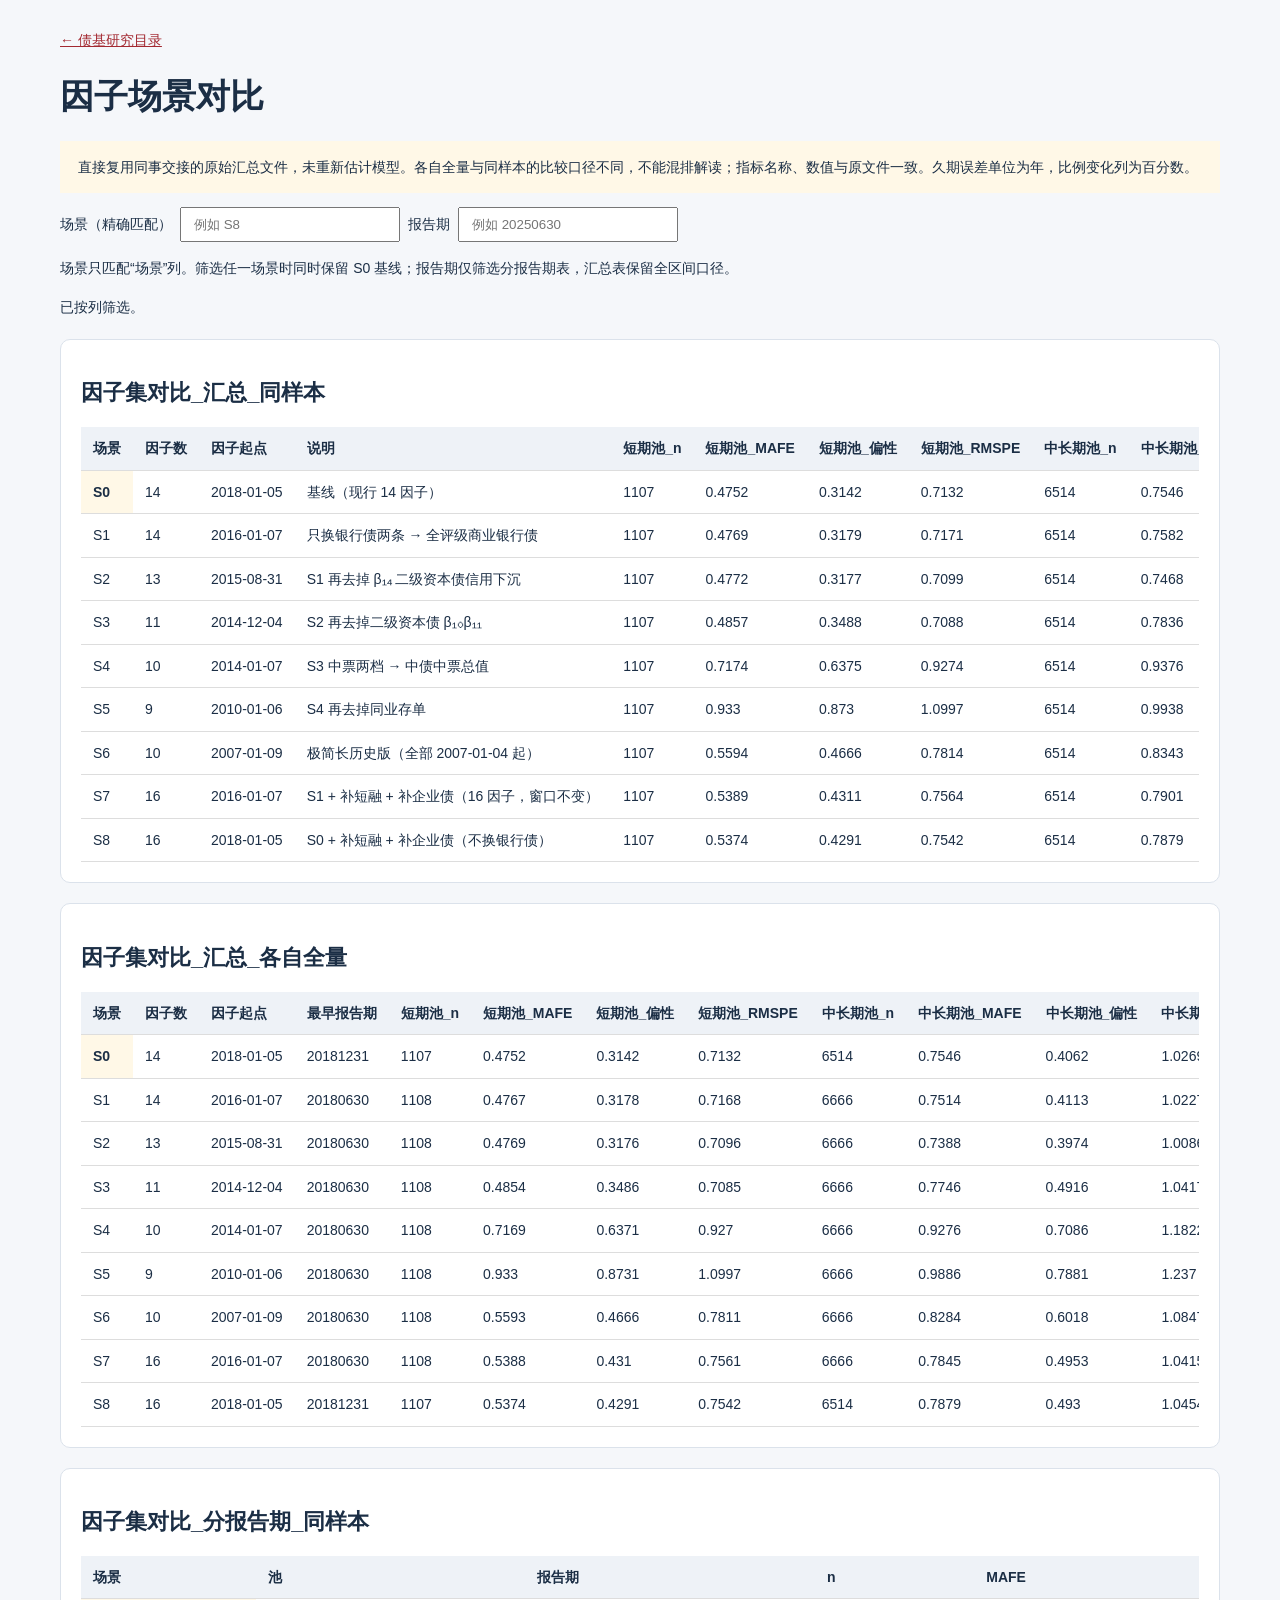
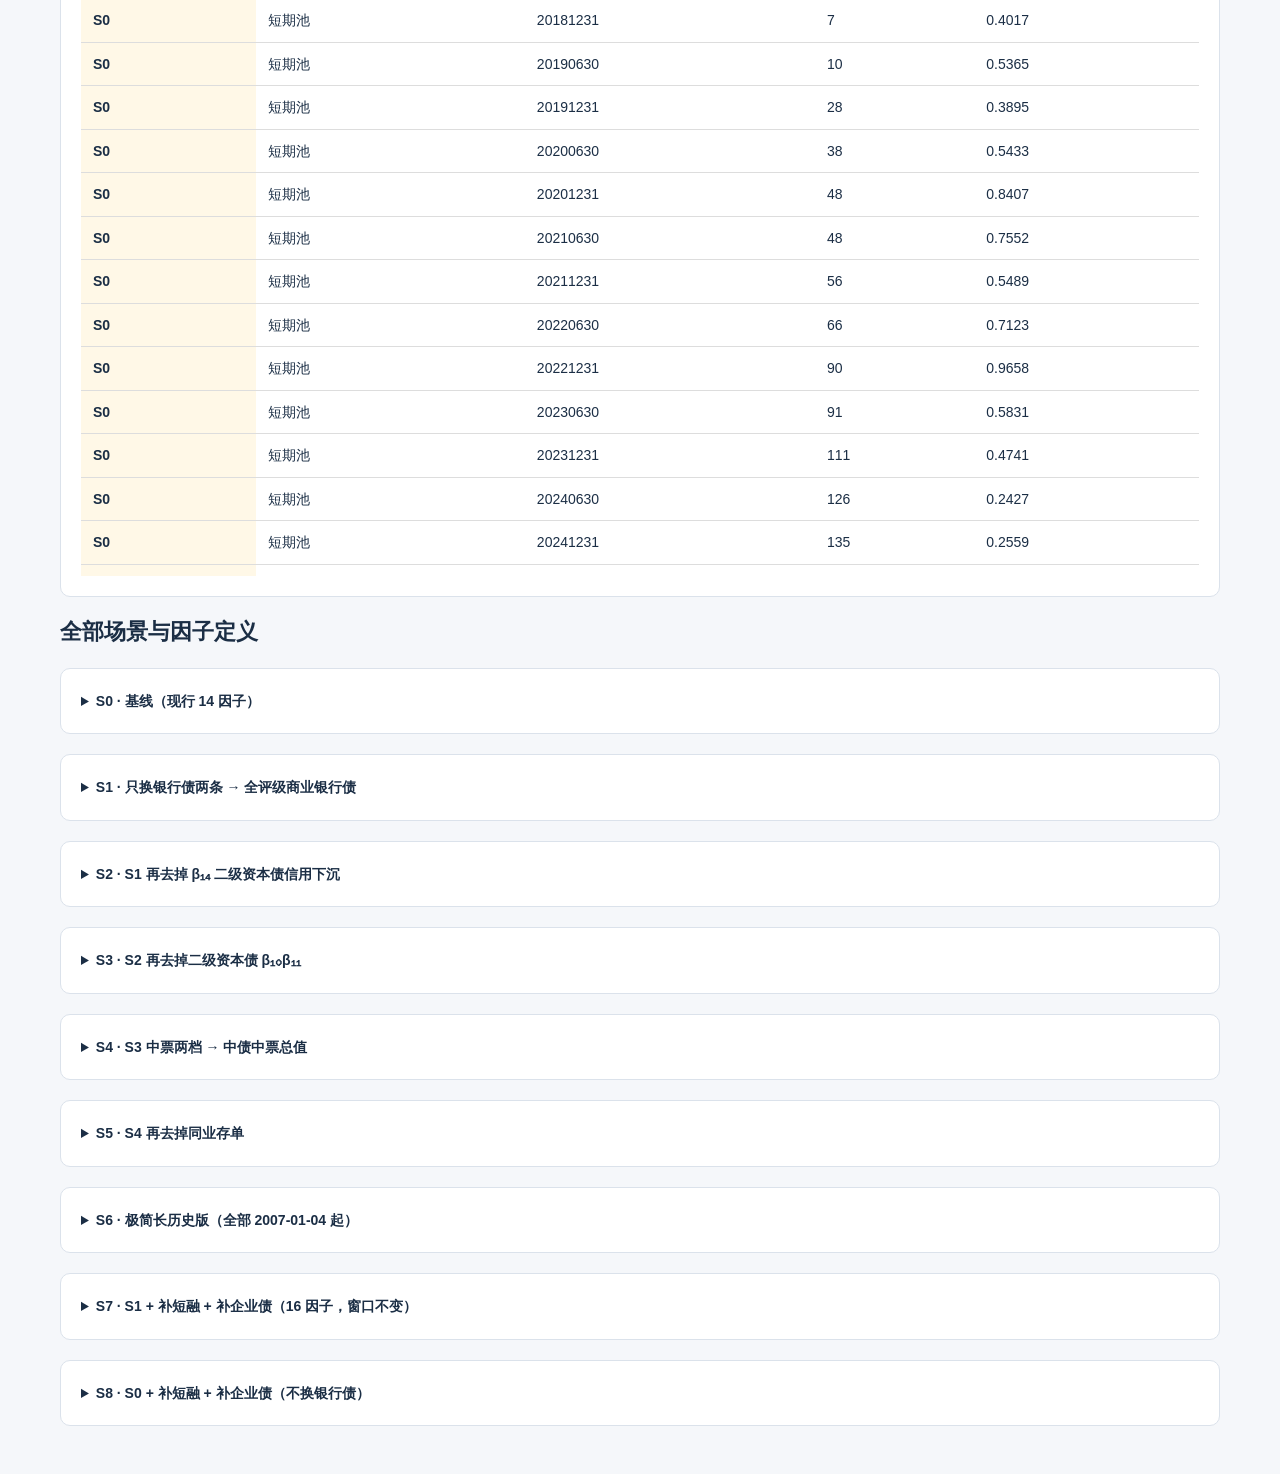
==== commit 7b57d6ec: "统一全站字体，改善手机比较图与行业权重显示" ====
--- a/bond-lab-factors.html
+++ b/bond-lab-factors.html
@@ -1,4 +1,5 @@
-<!doctype html><html lang="zh-CN"><meta charset="utf-8"><meta name="viewport" content="width=device-width,initial-scale=1"><title>债基因子场景对比 · 原始研究结果</title><style>body{font:14px/1.75 system-ui;color:#1b2e45;background:#f5f7fa;margin:0}main{max-width:1200px;margin:auto;padding:28px 20px}h1{font-size:30px}section,details{background:white;padding:20px;border:1px solid #dbe2eb;border-radius:10px;margin:20px 0}.scroll-table{overflow:auto;max-height:620px}table{border-collapse:collapse;white-space:nowrap;width:100%;font-variant-numeric:tabular-nums}td,th{padding:9px 12px;text-align:left;border-bottom:1px solid #ddd}thead{position:sticky;top:0;background:#eef2f7}summary{cursor:pointer;font-weight:bold}input{padding:8px 12px;min-width:240px}a{color:#a32931}.note{padding:14px 18px;background:#fff8e7}*{box-sizing:border-box}.filters{display:flex;flex-wrap:wrap;gap:8px;align-items:center}.filters input{min-width:0;max-width:100%;width:220px}main,section,details{min-width:0}summary{overflow-wrap:anywhere}:focus-visible{outline:3px solid #a32931;outline-offset:3px}.baseline td:first-child{font-weight:700;background:#fff8e7}@media(max-width:640px){main{padding:18px 12px}section,details{padding:12px}h1{font-size:25px}.filters{display:grid;grid-template-columns:1fr}.filters input{width:100%}} </style><main><a href="bond-research.html">← 债基研究目录</a><h1>因子场景对比</h1><p class="note">直接复用同事交接的原始汇总文件，未重新估计模型。各自全量与同样本的比较口径不同，不能混排解读；指标名称、数值与原文件一致。久期误差单位为年，比例变化列为百分数。</p><div class="filters"><label for="filter">场景（精确匹配）</label> <input id="filter" type="search" placeholder="例如 S8" aria-describedby="filter-help"><label for="period-filter">报告期</label> <input id="period-filter" type="search" placeholder="例如 20250630" inputmode="numeric"></div><p id="filter-help">场景只匹配“场景”列。筛选任一场景时同时保留 S0 基线；报告期仅筛选分报告期表，汇总表保留全区间口径。</p><p id="filter-status" role="status" aria-live="polite"></p><section><h2>因子集对比_汇总_同样本</h2><div class="scroll-table"><table><thead><tr><th>场景</th><th>因子数</th><th>因子起点</th><th>说明</th><th>短期池_n</th><th>短期池_MAFE</th><th>短期池_偏性</th><th>短期池_RMSPE</th><th>中长期池_n</th><th>中长期池_MAFE</th><th>中长期池_偏性</th><th>中长期池_RMSPE</th><th>全样本_n</th><th>全样本_MAFE</th><th>全样本_偏性</th><th>全样本_RMSPE</th><th>近6短期_n</th><th>近6短期_MAFE</th><th>近6短期_偏性</th><th>近6短期_RMSPE</th><th>近6中长期_n</th><th>近6中长期_MAFE</th><th>近6中长期_偏性</th><th>近6中长期_RMSPE</th><th>短期池_Δ%</th><th>中长期池_Δ%</th><th>全样本_Δ%</th><th>近6短期_Δ%</th><th>近6中长期_Δ%</th></tr></thead><tbody><tr><td>S0</td><td>14</td><td>2018-01-05</td><td>基线（现行 14 因子）</td><td>1107</td><td>0.4752</td><td>0.3142</td><td>0.7132</td><td>6514</td><td>0.7546</td><td>0.4062</td><td>1.0269</td><td>7621</td><td>0.714</td><td>0.3928</td><td>0.9875</td><td>716</td><td>0.3422</td><td>0.1355</td><td>0.5433</td><td>3613</td><td>0.6416</td><td>0.1219</td><td>0.9431</td><td>0.0</td><td>0.0</td><td>0.0</td><td>0.0</td><td>0.0</td></tr><tr><td>S1</td><td>14</td><td>2016-01-07</td><td>只换银行债两条 → 全评级商业银行债</td><td>1107</td><td>0.4769</td><td>0.3179</td><td>0.7171</td><td>6514</td><td>0.7582</td><td>0.4137</td><td>1.0306</td><td>7621</td><td>0.7173</td><td>0.3998</td><td>0.9912</td><td>716</td><td>0.3418</td><td>0.1379</td><td>0.5428</td><td>3613</td><td>0.6415</td><td>0.1271</td><td>0.9438</td><td>0.36</td><td>0.48</td><td>0.46</td><td>-0.12</td><td>-0.02</td></tr><tr><td>S2</td><td>13</td><td>2015-08-31</td><td>S1 再去掉 β₁₄ 二级资本债信用下沉</td><td>1107</td><td>0.4772</td><td>0.3177</td><td>0.7099</td><td>6514</td><td>0.7468</td><td>0.4021</td><td>1.017</td><td>7621</td><td>0.7076</td><td>0.3899</td><td>0.9784</td><td>716</td><td>0.3512</td><td>0.1491</td><td>0.5512</td><td>3613</td><td>0.6401</td><td>0.1337</td><td>0.939</td><td>0.42</td><td>-1.03</td><td>-0.9</td><td>2.63</td><td>-0.23</td></tr><tr><td>S3</td><td>11</td><td>2014-12-04</td><td>S2 再去掉二级资本债 β₁₀β₁₁</td><td>1107</td><td>0.4857</td><td>0.3488</td><td>0.7088</td><td>6514</td><td>0.7836</td><td>0.4988</td><td>1.0509</td><td>7621</td><td>0.7403</td><td>0.477</td><td>1.0084</td><td>716</td><td>0.3753</td><td>0.2097</td><td>0.564</td><td>3613</td><td>0.698</td><td>0.2937</td><td>0.9841</td><td>2.21</td><td>3.84</td><td>3.68</td><td>9.67</td><td>8.79</td></tr><tr><td>S4</td><td>10</td><td>2014-01-07</td><td>S3 中票两档 → 中债中票总值</td><td>1107</td><td>0.7174</td><td>0.6375</td><td>0.9274</td><td>6514</td><td>0.9376</td><td>0.715</td><td>1.1922</td><td>7621</td><td>0.9056</td><td>0.7037</td><td>1.1575</td><td>716</td><td>0.6077</td><td>0.5042</td><td>0.7919</td><td>3613</td><td>0.8244</td><td>0.4859</td><td>1.1002</td><td>50.97</td><td>24.25</td><td>26.83</td><td>77.59</td><td>28.49</td></tr><tr><td>S5</td><td>9</td><td>2010-01-06</td><td>S4 再去掉同业存单</td><td>1107</td><td>0.933</td><td>0.873</td><td>1.0997</td><td>6514</td><td>0.9938</td><td>0.7896</td><td>1.2443</td><td>7621</td><td>0.9849</td><td>0.8017</td><td>1.2244</td><td>716</td><td>0.7903</td><td>0.7106</td><td>0.9381</td><td>3613</td><td>0.8588</td><td>0.5433</td><td>1.1368</td><td>96.34</td><td>31.7</td><td>37.94</td><td>130.95</td><td>33.85</td></tr><tr><td>S6</td><td>10</td><td>2007-01-09</td><td>极简长历史版（全部 2007-01-04 起）</td><td>1107</td><td>0.5594</td><td>0.4666</td><td>0.7814</td><td>6514</td><td>0.8343</td><td>0.6037</td><td>1.0917</td><td>7621</td><td>0.7943</td><td>0.5838</td><td>1.0524</td><td>716</td><td>0.4632</td><td>0.3495</td><td>0.6386</td><td>3613</td><td>0.7322</td><td>0.3912</td><td>1.0107</td><td>17.72</td><td>10.56</td><td>11.25</td><td>35.36</td><td>14.12</td></tr><tr><td>S7</td><td>16</td><td>2016-01-07</td><td>S1 + 补短融 + 补企业债（16 因子，窗口不变）</td><td>1107</td><td>0.5389</td><td>0.4311</td><td>0.7564</td><td>6514</td><td>0.7901</td><td>0.4959</td><td>1.0479</td><td>7621</td><td>0.7536</td><td>0.4865</td><td>1.0108</td><td>716</td><td>0.4219</td><td>0.2869</td><td>0.5981</td><td>3613</td><td>0.6782</td><td>0.239</td><td>0.9686</td><td>13.4</td><td>4.7</td><td>5.55</td><td>23.29</td><td>5.7</td></tr><tr><td>S8</td><td>16</td><td>2018-01-05</td><td>S0 + 补短融 + 补企业债（不换银行债）</td><td>1107</td><td>0.5374</td><td>0.4291</td><td>0.7542</td><td>6514</td><td>0.7879</td><td>0.493</td><td>1.0454</td><td>7621</td><td>0.7516</td><td>0.4837</td><td>1.0083</td><td>716</td><td>0.4211</td><td>0.2854</td><td>0.5977</td><td>3613</td><td>0.6774</td><td>0.2364</td><td>0.9671</td><td>13.09</td><td>4.41</td><td>5.27</td><td>23.06</td><td>5.58</td></tr></tbody></table></div></section><section><h2>因子集对比_汇总_各自全量</h2><div class="scroll-table"><table><thead><tr><th>场景</th><th>因子数</th><th>因子起点</th><th>最早报告期</th><th>短期池_n</th><th>短期池_MAFE</th><th>短期池_偏性</th><th>短期池_RMSPE</th><th>中长期池_n</th><th>中长期池_MAFE</th><th>中长期池_偏性</th><th>中长期池_RMSPE</th><th>全样本_n</th><th>全样本_MAFE</th><th>全样本_偏性</th><th>全样本_RMSPE</th></tr></thead><tbody><tr><td>S0</td><td>14</td><td>2018-01-05</td><td>20181231</td><td>1107</td><td>0.4752</td><td>0.3142</td><td>0.7132</td><td>6514</td><td>0.7546</td><td>0.4062</td><td>1.0269</td><td>7621</td><td>0.714</td><td>0.3928</td><td>0.9875</td></tr><tr><td>S1</td><td>14</td><td>2016-01-07</td><td>20180630</td><td>1108</td><td>0.4767</td><td>0.3178</td><td>0.7168</td><td>6666</td><td>0.7514</td><td>0.4113</td><td>1.0227</td><td>7774</td><td>0.7122</td><td>0.398</td><td>0.985</td></tr><tr><td>S2</td><td>13</td><td>2015-08-31</td><td>20180630</td><td>1108</td><td>0.4769</td><td>0.3176</td><td>0.7096</td><td>6666</td><td>0.7388</td><td>0.3974</td><td>1.0086</td><td>7774</td><td>0.7015</td><td>0.386</td><td>0.9716</td></tr><tr><td>S3</td><td>11</td><td>2014-12-04</td><td>20180630</td><td>1108</td><td>0.4854</td><td>0.3486</td><td>0.7085</td><td>6666</td><td>0.7746</td><td>0.4916</td><td>1.0417</td><td>7774</td><td>0.7334</td><td>0.4712</td><td>1.0011</td></tr><tr><td>S4</td><td>10</td><td>2014-01-07</td><td>20180630</td><td>1108</td><td>0.7169</td><td>0.6371</td><td>0.927</td><td>6666</td><td>0.9276</td><td>0.7086</td><td>1.1822</td><td>7774</td><td>0.8976</td><td>0.6984</td><td>1.1493</td></tr><tr><td>S5</td><td>9</td><td>2010-01-06</td><td>20180630</td><td>1108</td><td>0.933</td><td>0.8731</td><td>1.0997</td><td>6666</td><td>0.9886</td><td>0.7881</td><td>1.237</td><td>7774</td><td>0.9807</td><td>0.8002</td><td>1.2184</td></tr><tr><td>S6</td><td>10</td><td>2007-01-09</td><td>20180630</td><td>1108</td><td>0.5593</td><td>0.4666</td><td>0.7811</td><td>6666</td><td>0.8284</td><td>0.6018</td><td>1.0847</td><td>7774</td><td>0.7901</td><td>0.5825</td><td>1.0468</td></tr><tr><td>S7</td><td>16</td><td>2016-01-07</td><td>20180630</td><td>1108</td><td>0.5388</td><td>0.431</td><td>0.7561</td><td>6666</td><td>0.7845</td><td>0.4953</td><td>1.0415</td><td>7774</td><td>0.7495</td><td>0.4862</td><td>1.0058</td></tr><tr><td>S8</td><td>16</td><td>2018-01-05</td><td>20181231</td><td>1107</td><td>0.5374</td><td>0.4291</td><td>0.7542</td><td>6514</td><td>0.7879</td><td>0.493</td><td>1.0454</td><td>7621</td><td>0.7516</td><td>0.4837</td><td>1.0083</td></tr></tbody></table></div></section><section><h2>因子集对比_分报告期_同样本</h2><div class="scroll-table"><table><thead><tr><th>场景</th><th>池</th><th>报告期</th><th>n</th><th>MAFE</th></tr></thead><tbody><tr><td>S0</td><td>短期池</td><td>20181231</td><td>7</td><td>0.4017</td></tr><tr><td>S0</td><td>短期池</td><td>20190630</td><td>10</td><td>0.5365</td></tr><tr><td>S0</td><td>短期池</td><td>20191231</td><td>28</td><td>0.3895</td></tr><tr><td>S0</td><td>短期池</td><td>20200630</td><td>38</td><td>0.5433</td></tr><tr><td>S0</td><td>短期池</td><td>20201231</td><td>48</td><td>0.8407</td></tr><tr><td>S0</td><td>短期池</td><td>20210630</td><td>48</td><td>0.7552</td></tr><tr><td>S0</td><td>短期池</td><td>20211231</td><td>56</td><td>0.5489</td></tr><tr><td>S0</td><td>短期池</td><td>20220630</td><td>66</td><td>0.7123</td></tr><tr><td>S0</td><td>短期池</td><td>20221231</td><td>90</td><td>0.9658</td></tr><tr><td>S0</td><td>短期池</td><td>20230630</td><td>91</td><td>0.5831</td></tr><tr><td>S0</td><td>短期池</td><td>20231231</td><td>111</td><td>0.4741</td></tr><tr><td>S0</td><td>短期池</td><td>20240630</td><td>126</td><td>0.2427</td></tr><tr><td>S0</td><td>短期池</td><td>20241231</td><td>135</td><td>0.2559</td></tr><tr><td>S0</td><td>短期池</td><td>20250630</td><td>127</td><td>0.3002</td></tr><tr><td>S0</td><td>短期池</td><td>20251231</td><td>126</td><td>0.2863</td></tr><tr><td>S0</td><td>中长期池</td><td>20181231</td><td>168</td><td>0.6111</td></tr><tr><td>S0</td><td>中长期池</td><td>20190630</td><td>248</td><td>0.8696</td></tr><tr><td>S0</td><td>中长期池</td><td>20191231</td><td>283</td><td>0.7309</td></tr><tr><td>S0</td><td>中长期池</td><td>20200630</td><td>332</td><td>0.8706</td></tr><tr><td>S0</td><td>中长期池</td><td>20201231</td><td>334</td><td>0.8096</td></tr><tr><td>S0</td><td>中长期池</td><td>20210630</td><td>320</td><td>0.7217</td></tr><tr><td>S0</td><td>中长期池</td><td>20211231</td><td>366</td><td>0.5633</td></tr><tr><td>S0</td><td>中长期池</td><td>20220630</td><td>393</td><td>1.2065</td></tr><tr><td>S0</td><td>中长期池</td><td>20221231</td><td>457</td><td>1.3163</td></tr><tr><td>S0</td><td>中长期池</td><td>20230630</td><td>472</td><td>0.7683</td></tr><tr><td>S0</td><td>中长期池</td><td>20231231</td><td>532</td><td>0.6424</td></tr><tr><td>S0</td><td>中长期池</td><td>20240630</td><td>629</td><td>0.564</td></tr><tr><td>S0</td><td>中长期池</td><td>20241231</td><td>667</td><td>0.5433</td></tr><tr><td>S0</td><td>中长期池</td><td>20250630</td><td>657</td><td>0.7524</td></tr><tr><td>S0</td><td>中长期池</td><td>20251231</td><td>656</td><td>0.6132</td></tr><tr><td>S1</td><td>短期池</td><td>20181231</td><td>7</td><td>0.3553</td></tr><tr><td>S1</td><td>短期池</td><td>20190630</td><td>10</td><td>0.5471</td></tr><tr><td>S1</td><td>短期池</td><td>20191231</td><td>28</td><td>0.3921</td></tr><tr><td>S1</td><td>短期池</td><td>20200630</td><td>38</td><td>0.5438</td></tr><tr><td>S1</td><td>短期池</td><td>20201231</td><td>48</td><td>0.8425</td></tr><tr><td>S1</td><td>短期池</td><td>20210630</td><td>48</td><td>0.7594</td></tr><tr><td>S1</td><td>短期池</td><td>20211231</td><td>56</td><td>0.5475</td></tr><tr><td>S1</td><td>短期池</td><td>20220630</td><td>66</td><td>0.6947</td></tr><tr><td>S1</td><td>短期池</td><td>20221231</td><td>90</td><td>1.0017</td></tr><tr><td>S1</td><td>短期池</td><td>20230630</td><td>91</td><td>0.5586</td></tr><tr><td>S1</td><td>短期池</td><td>20231231</td><td>111</td><td>0.4775</td></tr><tr><td>S1</td><td>短期池</td><td>20240630</td><td>126</td><td>0.2421</td></tr><tr><td>S1</td><td>短期池</td><td>20241231</td><td>135</td><td>0.2619</td></tr><tr><td>S1</td><td>短期池</td><td>20250630</td><td>127</td><td>0.3055</td></tr><tr><td>S1</td><td>短期池</td><td>20251231</td><td>126</td><td>0.2877</td></tr><tr><td>S1</td><td>中长期池</td><td>20181231</td><td>168</td><td>0.6469</td></tr><tr><td>S1</td><td>中长期池</td><td>20190630</td><td>248</td><td>0.8555</td></tr><tr><td>S1</td><td>中长期池</td><td>20191231</td><td>283</td><td>0.7322</td></tr><tr><td>S1</td><td>中长期池</td><td>20200630</td><td>332</td><td>0.8789</td></tr><tr><td>S1</td><td>中长期池</td><td>20201231</td><td>334</td><td>0.8173</td></tr><tr><td>S1</td><td>中长期池</td><td>20210630</td><td>320</td><td>0.7303</td></tr><tr><td>S1</td><td>中长期池</td><td>20211231</td><td>366</td><td>0.5649</td></tr><tr><td>S1</td><td>中长期池</td><td>20220630</td><td>393</td><td>1.1975</td></tr><tr><td>S1</td><td>中长期池</td><td>20221231</td><td>457</td><td>1.3506</td></tr><tr><td>S1</td><td>中长期池</td><td>20230630</td><td>472</td><td>0.7558</td></tr><tr><td>S1</td><td>中长期池</td><td>20231231</td><td>532</td><td>0.6417</td></tr><tr><td>S1</td><td>中长期池</td><td>20240630</td><td>629</td><td>0.5642</td></tr><tr><td>S1</td><td>中长期池</td><td>20241231</td><td>667</td><td>0.5505</td></tr><tr><td>S1</td><td>中长期池</td><td>20250630</td><td>657</td><td>0.7543</td></tr><tr><td>S1</td><td>中长期池</td><td>20251231</td><td>656</td><td>0.6126</td></tr><tr><td>S2</td><td>短期池</td><td>20181231</td><td>7</td><td>0.2768</td></tr><tr><td>S2</td><td>短期池</td><td>20190630</td><td>10</td><td>0.5182</td></tr><tr><td>S2</td><td>短期池</td><td>20191231</td><td>28</td><td>0.3683</td></tr><tr><td>S2</td><td>短期池</td><td>20200630</td><td>38</td><td>0.5301</td></tr><tr><td>S2</td><td>短期池</td><td>20201231</td><td>48</td><td>0.8259</td></tr><tr><td>S2</td><td>短期池</td><td>20210630</td><td>48</td><td>0.7554</td></tr><tr><td>S2</td><td>短期池</td><td>20211231</td><td>56</td><td>0.5052</td></tr><tr><td>S2</td><td>短期池</td><td>20220630</td><td>66</td><td>0.6551</td></tr><tr><td>S2</td><td>短期池</td><td>20221231</td><td>90</td><td>1.0197</td></tr><tr><td>S2</td><td>短期池</td><td>20230630</td><td>91</td><td>0.5636</td></tr><tr><td>S2</td><td>短期池</td><td>20231231</td><td>111</td><td>0.5004</td></tr><tr><td>S2</td><td>短期池</td><td>20240630</td><td>126</td><td>0.2481</td></tr><tr><td>S2</td><td>短期池</td><td>20241231</td><td>135</td><td>0.2873</td></tr><tr><td>S2</td><td>短期池</td><td>20250630</td><td>127</td><td>0.2991</td></tr><tr><td>S2</td><td>短期池</td><td>20251231</td><td>126</td><td>0.2903</td></tr><tr><td>S2</td><td>中长期池</td><td>20181231</td><td>168</td><td>0.5721</td></tr><tr><td>S2</td><td>中长期池</td><td>20190630</td><td>248</td><td>0.828</td></tr><tr><td>S2</td><td>中长期池</td><td>20191231</td><td>283</td><td>0.716</td></tr><tr><td>S2</td><td>中长期池</td><td>20200630</td><td>332</td><td>0.8507</td></tr><tr><td>S2</td><td>中长期池</td><td>20201231</td><td>334</td><td>0.7932</td></tr><tr><td>S2</td><td>中长期池</td><td>20210630</td><td>320</td><td>0.7109</td></tr><tr><td>S2</td><td>中长期池</td><td>20211231</td><td>366</td><td>0.5277</td></tr><tr><td>S2</td><td>中长期池</td><td>20220630</td><td>393</td><td>1.1467</td></tr><tr><td>S2</td><td>中长期池</td><td>20221231</td><td>457</td><td>1.3763</td></tr><tr><td>S2</td><td>中长期池</td><td>20230630</td><td>472</td><td>0.7615</td></tr><tr><td>S2</td><td>中长期池</td><td>20231231</td><td>532</td><td>0.6491</td></tr><tr><td>S2</td><td>中长期池</td><td>20240630</td><td>629</td><td>0.5654</td></tr><tr><td>S2</td><td>中长期池</td><td>20241231</td><td>667</td><td>0.5414</td></tr><tr><td>S2</td><td>中长期池</td><td>20250630</td><td>657</td><td>0.7454</td></tr><tr><td>S2</td><td>中长期池</td><td>20251231</td><td>656</td><td>0.612</td></tr><tr><td>S3</td><td>短期池</td><td>20181231</td><td>7</td><td>0.1885</td></tr><tr><td>S3</td><td>短期池</td><td>20190630</td><td>10</td><td>0.482</td></tr><tr><td>S3</td><td>短期池</td><td>20191231</td><td>28</td><td>0.3283</td></tr><tr><td>S3</td><td>短期池</td><td>20200630</td><td>38</td><td>0.4654</td></tr><tr><td>S3</td><td>短期池</td><td>20201231</td><td>48</td><td>0.7854</td></tr><tr><td>S3</td><td>短期池</td><td>20210630</td><td>48</td><td>0.6911</td></tr><tr><td>S3</td><td>短期池</td><td>20211231</td><td>56</td><td>0.495</td></tr><tr><td>S3</td><td>短期池</td><td>20220630</td><td>66</td><td>0.7092</td></tr><tr><td>S3</td><td>短期池</td><td>20221231</td><td>90</td><td>1.0063</td></tr><tr><td>S3</td><td>短期池</td><td>20230630</td><td>91</td><td>0.572</td></tr><tr><td>S3</td><td>短期池</td><td>20231231</td><td>111</td><td>0.5315</td></tr><tr><td>S3</td><td>短期池</td><td>20240630</td><td>126</td><td>0.2391</td></tr><tr><td>S3</td><td>短期池</td><td>20241231</td><td>135</td><td>0.3962</td></tr><tr><td>S3</td><td>短期池</td><td>20250630</td><td>127</td><td>0.3039</td></tr><tr><td>S3</td><td>短期池</td><td>20251231</td><td>126</td><td>0.2812</td></tr><tr><td>S3</td><td>中长期池</td><td>20181231</td><td>168</td><td>0.5374</td></tr><tr><td>S3</td><td>中长期池</td><td>20190630</td><td>248</td><td>0.7676</td></tr><tr><td>S3</td><td>中长期池</td><td>20191231</td><td>283</td><td>0.6886</td></tr><tr><td>S3</td><td>中长期池</td><td>20200630</td><td>332</td><td>0.7732</td></tr><tr><td>S3</td><td>中长期池</td><td>20201231</td><td>334</td><td>0.7764</td></tr><tr><td>S3</td><td>中长期池</td><td>20210630</td><td>320</td><td>0.6754</td></tr><tr><td>S3</td><td>中长期池</td><td>20211231</td><td>366</td><td>0.559</td></tr><tr><td>S3</td><td>中长期池</td><td>20220630</td><td>393</td><td>1.335</td></tr><tr><td>S3</td><td>中长期池</td><td>20221231</td><td>457</td><td>1.4129</td></tr><tr><td>S3</td><td>中长期池</td><td>20230630</td><td>472</td><td>0.8849</td></tr><tr><td>S3</td><td>中长期池</td><td>20231231</td><td>532</td><td>0.707</td></tr><tr><td>S3</td><td>中长期池</td><td>20240630</td><td>629</td><td>0.5511</td></tr><tr><td>S3</td><td>中长期池</td><td>20241231</td><td>667</td><td>0.7511</td></tr><tr><td>S3</td><td>中长期池</td><td>20250630</td><td>657</td><td>0.7297</td></tr><tr><td>S3</td><td>中长期池</td><td>20251231</td><td>656</td><td>0.6114</td></tr><tr><td>S4</td><td>短期池</td><td>20181231</td><td>7</td><td>0.2741</td></tr><tr><td>S4</td><td>短期池</td><td>20190630</td><td>10</td><td>0.5744</td></tr><tr><td>S4</td><td>短期池</td><td>20191231</td><td>28</td><td>0.5396</td></tr><tr><td>S4</td><td>短期池</td><td>20200630</td><td>38</td><td>0.5741</td></tr><tr><td>S4</td><td>短期池</td><td>20201231</td><td>48</td><td>1.0169</td></tr><tr><td>S4</td><td>短期池</td><td>20210630</td><td>48</td><td>1.0177</td></tr><tr><td>S4</td><td>短期池</td><td>20211231</td><td>56</td><td>0.7745</td></tr><tr><td>S4</td><td>短期池</td><td>20220630</td><td>66</td><td>0.799</td></tr><tr><td>S4</td><td>短期池</td><td>20221231</td><td>90</td><td>1.3411</td></tr><tr><td>S4</td><td>短期池</td><td>20230630</td><td>91</td><td>1.0058</td></tr><tr><td>S4</td><td>短期池</td><td>20231231</td><td>111</td><td>0.9699</td></tr><tr><td>S4</td><td>短期池</td><td>20240630</td><td>126</td><td>0.441</td></tr><tr><td>S4</td><td>短期池</td><td>20241231</td><td>135</td><td>0.7369</td></tr><tr><td>S4</td><td>短期池</td><td>20250630</td><td>127</td><td>0.3255</td></tr><tr><td>S4</td><td>短期池</td><td>20251231</td><td>126</td><td>0.3136</td></tr><tr><td>S4</td><td>中长期池</td><td>20181231</td><td>168</td><td>0.6593</td></tr><tr><td>S4</td><td>中长期池</td><td>20190630</td><td>248</td><td>0.8434</td></tr><tr><td>S4</td><td>中长期池</td><td>20191231</td><td>283</td><td>0.8458</td></tr><tr><td>S4</td><td>中长期池</td><td>20200630</td><td>332</td><td>0.9117</td></tr><tr><td>S4</td><td>中长期池</td><td>20201231</td><td>334</td><td>1.039</td></tr><tr><td>S4</td><td>中长期池</td><td>20210630</td><td>320</td><td>0.9485</td></tr><tr><td>S4</td><td>中长期池</td><td>20211231</td><td>366</td><td>0.7838</td></tr><tr><td>S4</td><td>中长期池</td><td>20220630</td><td>393</td><td>1.3508</td></tr><tr><td>S4</td><td>中长期池</td><td>20221231</td><td>457</td><td>1.7475</td></tr><tr><td>S4</td><td>中长期池</td><td>20230630</td><td>472</td><td>1.1714</td></tr><tr><td>S4</td><td>中长期池</td><td>20231231</td><td>532</td><td>1.0658</td></tr><tr><td>S4</td><td>中长期池</td><td>20240630</td><td>629</td><td>0.582</td></tr><tr><td>S4</td><td>中长期池</td><td>20241231</td><td>667</td><td>0.9045</td></tr><tr><td>S4</td><td>中长期池</td><td>20250630</td><td>657</td><td>0.7367</td></tr><tr><td>S4</td><td>中长期池</td><td>20251231</td><td>656</td><td>0.6177</td></tr><tr><td>S5</td><td>短期池</td><td>20181231</td><td>7</td><td>0.6463</td></tr><tr><td>S5</td><td>短期池</td><td>20190630</td><td>10</td><td>1.0335</td></tr><tr><td>S5</td><td>短期池</td><td>20191231</td><td>28</td><td>0.9663</td></tr><tr><td>S5</td><td>短期池</td><td>20200630</td><td>38</td><td>0.7944</td></tr><tr><td>S5</td><td>短期池</td><td>20201231</td><td>48</td><td>1.1524</td></tr><tr><td>S5</td><td>短期池</td><td>20210630</td><td>48</td><td>1.3343</td></tr><tr><td>S5</td><td>短期池</td><td>20211231</td><td>56</td><td>1.1972</td></tr><tr><td>S5</td><td>短期池</td><td>20220630</td><td>66</td><td>1.1198</td></tr><tr><td>S5</td><td>短期池</td><td>20221231</td><td>90</td><td>1.4949</td></tr><tr><td>S5</td><td>短期池</td><td>20230630</td><td>91</td><td>1.2651</td></tr><tr><td>S5</td><td>短期池</td><td>20231231</td><td>111</td><td>1.251</td></tr><tr><td>S5</td><td>短期池</td><td>20240630</td><td>126</td><td>0.6502</td></tr><tr><td>S5</td><td>短期池</td><td>20241231</td><td>135</td><td>0.8473</td></tr><tr><td>S5</td><td>短期池</td><td>20250630</td><td>127</td><td>0.4324</td></tr><tr><td>S5</td><td>短期池</td><td>20251231</td><td>126</td><td>0.4811</td></tr><tr><td>S5</td><td>中长期池</td><td>20181231</td><td>168</td><td>0.7964</td></tr><tr><td>S5</td><td>中长期池</td><td>20190630</td><td>248</td><td>1.0118</td></tr><tr><td>S5</td><td>中长期池</td><td>20191231</td><td>283</td><td>0.9365</td></tr><tr><td>S5</td><td>中长期池</td><td>20200630</td><td>332</td><td>0.959</td></tr><tr><td>S5</td><td>中长期池</td><td>20201231</td><td>334</td><td>1.1099</td></tr><tr><td>S5</td><td>中长期池</td><td>20210630</td><td>320</td><td>1.0258</td></tr><tr><td>S5</td><td>中长期池</td><td>20211231</td><td>366</td><td>0.8924</td></tr><tr><td>S5</td><td>中长期池</td><td>20220630</td><td>393</td><td>1.3976</td></tr><tr><td>S5</td><td>中长期池</td><td>20221231</td><td>457</td><td>1.811</td></tr><tr><td>S5</td><td>中长期池</td><td>20230630</td><td>472</td><td>1.2194</td></tr><tr><td>S5</td><td>中长期池</td><td>20231231</td><td>532</td><td>1.1392</td></tr><tr><td>S5</td><td>中长期池</td><td>20240630</td><td>629</td><td>0.609</td></tr><tr><td>S5</td><td>中长期池</td><td>20241231</td><td>667</td><td>0.9559</td></tr><tr><td>S5</td><td>中长期池</td><td>20250630</td><td>657</td><td>0.7447</td></tr><tr><td>S5</td><td>中长期池</td><td>20251231</td><td>656</td><td>0.6268</td></tr><tr><td>S6</td><td>短期池</td><td>20181231</td><td>7</td><td>0.2503</td></tr><tr><td>S6</td><td>短期池</td><td>20190630</td><td>10</td><td>0.5573</td></tr><tr><td>S6</td><td>短期池</td><td>20191231</td><td>28</td><td>0.433</td></tr><tr><td>S6</td><td>短期池</td><td>20200630</td><td>38</td><td>0.4376</td></tr><tr><td>S6</td><td>短期池</td><td>20201231</td><td>48</td><td>0.7234</td></tr><tr><td>S6</td><td>短期池</td><td>20210630</td><td>48</td><td>0.6017</td></tr><tr><td>S6</td><td>短期池</td><td>20211231</td><td>56</td><td>0.642</td></tr><tr><td>S6</td><td>短期池</td><td>20220630</td><td>66</td><td>0.556</td></tr><tr><td>S6</td><td>短期池</td><td>20221231</td><td>90</td><td>1.2809</td></tr><tr><td>S6</td><td>短期池</td><td>20230630</td><td>91</td><td>0.7742</td></tr><tr><td>S6</td><td>短期池</td><td>20231231</td><td>111</td><td>0.7713</td></tr><tr><td>S6</td><td>短期池</td><td>20240630</td><td>126</td><td>0.3156</td></tr><tr><td>S6</td><td>短期池</td><td>20241231</td><td>135</td><td>0.4263</td></tr><tr><td>S6</td><td>短期池</td><td>20250630</td><td>127</td><td>0.311</td></tr><tr><td>S6</td><td>短期池</td><td>20251231</td><td>126</td><td>0.3077</td></tr><tr><td>S6</td><td>中长期池</td><td>20181231</td><td>168</td><td>0.6186</td></tr><tr><td>S6</td><td>中长期池</td><td>20190630</td><td>248</td><td>0.8903</td></tr><tr><td>S6</td><td>中长期池</td><td>20191231</td><td>283</td><td>0.8012</td></tr><tr><td>S6</td><td>中长期池</td><td>20200630</td><td>332</td><td>0.7868</td></tr><tr><td>S6</td><td>中长期池</td><td>20201231</td><td>334</td><td>0.8622</td></tr><tr><td>S6</td><td>中长期池</td><td>20210630</td><td>320</td><td>0.7601</td></tr><tr><td>S6</td><td>中长期池</td><td>20211231</td><td>366</td><td>0.766</td></tr><tr><td>S6</td><td>中长期池</td><td>20220630</td><td>393</td><td>1.055</td></tr><tr><td>S6</td><td>中长期池</td><td>20221231</td><td>457</td><td>1.6414</td></tr><tr><td>S6</td><td>中长期池</td><td>20230630</td><td>472</td><td>1.0134</td></tr><tr><td>S6</td><td>中长期池</td><td>20231231</td><td>532</td><td>0.8595</td></tr><tr><td>S6</td><td>中长期池</td><td>20240630</td><td>629</td><td>0.5226</td></tr><tr><td>S6</td><td>中长期池</td><td>20241231</td><td>667</td><td>0.7399</td></tr><tr><td>S6</td><td>中长期池</td><td>20250630</td><td>657</td><td>0.7285</td></tr><tr><td>S6</td><td>中长期池</td><td>20251231</td><td>656</td><td>0.6236</td></tr><tr><td>S7</td><td>短期池</td><td>20181231</td><td>7</td><td>0.3444</td></tr><tr><td>S7</td><td>短期池</td><td>20190630</td><td>10</td><td>0.486</td></tr><tr><td>S7</td><td>短期池</td><td>20191231</td><td>28</td><td>0.4116</td></tr><tr><td>S7</td><td>短期池</td><td>20200630</td><td>38</td><td>0.5378</td></tr><tr><td>S7</td><td>短期池</td><td>20201231</td><td>48</td><td>0.9182</td></tr><tr><td>S7</td><td>短期池</td><td>20210630</td><td>48</td><td>0.6705</td></tr><tr><td>S7</td><td>短期池</td><td>20211231</td><td>56</td><td>0.6449</td></tr><tr><td>S7</td><td>短期池</td><td>20220630</td><td>66</td><td>0.6845</td></tr><tr><td>S7</td><td>短期池</td><td>20221231</td><td>90</td><td>1.0862</td></tr><tr><td>S7</td><td>短期池</td><td>20230630</td><td>91</td><td>0.6429</td></tr><tr><td>S7</td><td>短期池</td><td>20231231</td><td>111</td><td>0.6061</td></tr><tr><td>S7</td><td>短期池</td><td>20240630</td><td>126</td><td>0.2366</td></tr><tr><td>S7</td><td>短期池</td><td>20241231</td><td>135</td><td>0.4149</td></tr><tr><td>S7</td><td>短期池</td><td>20250630</td><td>127</td><td>0.3291</td></tr><tr><td>S7</td><td>短期池</td><td>20251231</td><td>126</td><td>0.3864</td></tr><tr><td>S7</td><td>中长期池</td><td>20181231</td><td>168</td><td>0.6246</td></tr><tr><td>S7</td><td>中长期池</td><td>20190630</td><td>248</td><td>0.849</td></tr><tr><td>S7</td><td>中长期池</td><td>20191231</td><td>283</td><td>0.7623</td></tr><tr><td>S7</td><td>中长期池</td><td>20200630</td><td>332</td><td>0.9286</td></tr><tr><td>S7</td><td>中长期池</td><td>20201231</td><td>334</td><td>0.8933</td></tr><tr><td>S7</td><td>中长期池</td><td>20210630</td><td>320</td><td>0.8007</td></tr><tr><td>S7</td><td>中长期池</td><td>20211231</td><td>366</td><td>0.6201</td></tr><tr><td>S7</td><td>中长期池</td><td>20220630</td><td>393</td><td>1.1308</td></tr><tr><td>S7</td><td>中长期池</td><td>20221231</td><td>457</td><td>1.3798</td></tr><tr><td>S7</td><td>中长期池</td><td>20230630</td><td>472</td><td>0.8178</td></tr><tr><td>S7</td><td>中长期池</td><td>20231231</td><td>532</td><td>0.7428</td></tr><tr><td>S7</td><td>中长期池</td><td>20240630</td><td>629</td><td>0.54</td></tr><tr><td>S7</td><td>中长期池</td><td>20241231</td><td>667</td><td>0.6262</td></tr><tr><td>S7</td><td>中长期池</td><td>20250630</td><td>657</td><td>0.7483</td></tr><tr><td>S7</td><td>中长期池</td><td>20251231</td><td>656</td><td>0.6406</td></tr><tr><td>S8</td><td>短期池</td><td>20181231</td><td>7</td><td>0.3824</td></tr><tr><td>S8</td><td>短期池</td><td>20190630</td><td>10</td><td>0.5153</td></tr><tr><td>S8</td><td>短期池</td><td>20191231</td><td>28</td><td>0.4081</td></tr><tr><td>S8</td><td>短期池</td><td>20200630</td><td>38</td><td>0.5342</td></tr><tr><td>S8</td><td>短期池</td><td>20201231</td><td>48</td><td>0.916</td></tr><tr><td>S8</td><td>短期池</td><td>20210630</td><td>48</td><td>0.6643</td></tr><tr><td>S8</td><td>短期池</td><td>20211231</td><td>56</td><td>0.6472</td></tr><tr><td>S8</td><td>短期池</td><td>20220630</td><td>66</td><td>0.7015</td></tr><tr><td>S8</td><td>短期池</td><td>20221231</td><td>90</td><td>1.0601</td></tr><tr><td>S8</td><td>短期池</td><td>20230630</td><td>91</td><td>0.6567</td></tr><tr><td>S8</td><td>短期池</td><td>20231231</td><td>111</td><td>0.6034</td></tr><tr><td>S8</td><td>短期池</td><td>20240630</td><td>126</td><td>0.2357</td></tr><tr><td>S8</td><td>短期池</td><td>20241231</td><td>135</td><td>0.4092</td></tr><tr><td>S8</td><td>短期池</td><td>20250630</td><td>127</td><td>0.3249</td></tr><tr><td>S8</td><td>短期池</td><td>20251231</td><td>126</td><td>0.3855</td></tr><tr><td>S8</td><td>中长期池</td><td>20181231</td><td>168</td><td>0.6014</td></tr><tr><td>S8</td><td>中长期池</td><td>20190630</td><td>248</td><td>0.8712</td></tr><tr><td>S8</td><td>中长期池</td><td>20191231</td><td>283</td><td>0.7592</td></tr><tr><td>S8</td><td>中长期池</td><td>20200630</td><td>332</td><td>0.9181</td></tr><tr><td>S8</td><td>中长期池</td><td>20201231</td><td>334</td><td>0.8893</td></tr><tr><td>S8</td><td>中长期池</td><td>20210630</td><td>320</td><td>0.7944</td></tr><tr><td>S8</td><td>中长期池</td><td>20211231</td><td>366</td><td>0.6197</td></tr><tr><td>S8</td><td>中长期池</td><td>20220630</td><td>393</td><td>1.1484</td></tr><tr><td>S8</td><td>中长期池</td><td>20221231</td><td>457</td><td>1.3544</td></tr><tr><td>S8</td><td>中长期池</td><td>20230630</td><td>472</td><td>0.8279</td></tr><tr><td>S8</td><td>中长期池</td><td>20231231</td><td>532</td><td>0.7437</td></tr><tr><td>S8</td><td>中长期池</td><td>20240630</td><td>629</td><td>0.539</td></tr><tr><td>S8</td><td>中长期池</td><td>20241231</td><td>667</td><td>0.6191</td></tr><tr><td>S8</td><td>中长期池</td><td>20250630</td><td>657</td><td>0.7457</td></tr><tr><td>S8</td><td>中长期池</td><td>20251231</td><td>656</td><td>0.6391</td></tr></tbody></table></div></section><h2>全部场景与因子定义</h2><details><summary>S0 · 基线（现行 14 因子）</summary><p>复现用，应精确等于 0.4752 / 0.7546</p><table><thead><tr><th>因子</th><th>指数代码</th><th>久期常数</th><th>来源</th></tr></thead><tbody><tr><td>利率债1-3Y</td><td>CBA05821.CS</td><td>1.7815</td><td>官方</td></tr><tr><td>利率债3-5Y</td><td>CBA05831.CS</td><td>3.7904</td><td>官方</td></tr><tr><td>利率债5-7Y</td><td>CBA05841.CS</td><td>5.5897</td><td>官方</td></tr><tr><td>利率债7-10Y</td><td>CBA05851.CS</td><td>8.1385</td><td>官方</td></tr><tr><td>利率债10Y+</td><td>CBA05861.CS</td><td>21.0505</td><td>官方</td></tr><tr><td>中票AAA1-3Y</td><td>SCH00805.SCH</td><td>1.85</td><td>经验值</td></tr><tr><td>中票AAA3-5Y</td><td>SCH00807.SCH</td><td>3.75</td><td>经验值</td></tr><tr><td>银行债AAA1-3Y</td><td>CBA25351.CS</td><td>1.85</td><td>经验值</td></tr><tr><td>银行债AAA3-5Y</td><td>CBA25361.CS</td><td>3.75</td><td>经验值</td></tr><tr><td>二级资本债1-3Y</td><td>CBA15321.CS</td><td>1.94</td><td>实测</td></tr><tr><td>二级资本债3-5Y</td><td>CBA15331.CS</td><td>3.74</td><td>实测</td></tr><tr><td>同业存单AAA</td><td>CBA23301.CS</td><td>0.38</td><td>实测</td></tr><tr><td>中票信用下沉AAA→AA+</td><td>930824.CSI-930825.CSI</td><td>1.0099999999999998</td><td>实测差</td></tr><tr><td>二级资本债信用下沉AAA→隐含AA</td><td>CBA26301.CS-CBA26401.CS</td><td>0.8700000000000001</td><td>实测差</td></tr></tbody></table></details><details><summary>S1 · 只换银行债两条 → 全评级商业银行债</summary><p>CBA25351/25361(2018起) → CBA02421/02431(2007起)，其余不动</p><table><thead><tr><th>因子</th><th>指数代码</th><th>久期常数</th><th>来源</th></tr></thead><tbody><tr><td>利率债1-3Y</td><td>CBA05821.CS</td><td>1.7815</td><td>官方</td></tr><tr><td>利率债3-5Y</td><td>CBA05831.CS</td><td>3.7904</td><td>官方</td></tr><tr><td>利率债5-7Y</td><td>CBA05841.CS</td><td>5.5897</td><td>官方</td></tr><tr><td>利率债7-10Y</td><td>CBA05851.CS</td><td>8.1385</td><td>官方</td></tr><tr><td>利率债10Y+</td><td>CBA05861.CS</td><td>21.0505</td><td>官方</td></tr><tr><td>中票AAA1-3Y</td><td>SCH00805.SCH</td><td>1.85</td><td>经验值</td></tr><tr><td>中票AAA3-5Y</td><td>SCH00807.SCH</td><td>3.75</td><td>经验值</td></tr><tr><td>商行债全1-3Y</td><td>CBA02421.CS</td><td>1.854</td><td>实测</td></tr><tr><td>商行债全3-5Y</td><td>CBA02431.CS</td><td>3.968</td><td>实测</td></tr><tr><td>二级资本债1-3Y</td><td>CBA15321.CS</td><td>1.94</td><td>实测</td></tr><tr><td>二级资本债3-5Y</td><td>CBA15331.CS</td><td>3.74</td><td>实测</td></tr><tr><td>同业存单AAA</td><td>CBA23301.CS</td><td>0.38</td><td>实测</td></tr><tr><td>中票信用下沉AAA→AA+</td><td>930824.CSI-930825.CSI</td><td>1.0099999999999998</td><td>实测差</td></tr><tr><td>二级资本债信用下沉AAA→隐含AA</td><td>CBA26301.CS-CBA26401.CS</td><td>0.8700000000000001</td><td>实测差</td></tr></tbody></table></details><details><summary>S2 · S1 再去掉 β₁₄ 二级资本债信用下沉</summary><p>解开 CBA26401(2016-01-04) 这个卡点</p><table><thead><tr><th>因子</th><th>指数代码</th><th>久期常数</th><th>来源</th></tr></thead><tbody><tr><td>利率债1-3Y</td><td>CBA05821.CS</td><td>1.7815</td><td>官方</td></tr><tr><td>利率债3-5Y</td><td>CBA05831.CS</td><td>3.7904</td><td>官方</td></tr><tr><td>利率债5-7Y</td><td>CBA05841.CS</td><td>5.5897</td><td>官方</td></tr><tr><td>利率债7-10Y</td><td>CBA05851.CS</td><td>8.1385</td><td>官方</td></tr><tr><td>利率债10Y+</td><td>CBA05861.CS</td><td>21.0505</td><td>官方</td></tr><tr><td>中票AAA1-3Y</td><td>SCH00805.SCH</td><td>1.85</td><td>经验值</td></tr><tr><td>中票AAA3-5Y</td><td>SCH00807.SCH</td><td>3.75</td><td>经验值</td></tr><tr><td>商行债全1-3Y</td><td>CBA02421.CS</td><td>1.854</td><td>实测</td></tr><tr><td>商行债全3-5Y</td><td>CBA02431.CS</td><td>3.968</td><td>实测</td></tr><tr><td>二级资本债1-3Y</td><td>CBA15321.CS</td><td>1.94</td><td>实测</td></tr><tr><td>二级资本债3-5Y</td><td>CBA15331.CS</td><td>3.74</td><td>实测</td></tr><tr><td>同业存单AAA</td><td>CBA23301.CS</td><td>0.38</td><td>实测</td></tr><tr><td>中票信用下沉AAA→AA+</td><td>930824.CSI-930825.CSI</td><td>1.0099999999999998</td><td>实测差</td></tr></tbody></table></details><details><summary>S3 · S2 再去掉二级资本债 β₁₀β₁₁</summary><p>解开 CBA15321(2015-08-26) 这个卡点</p><table><thead><tr><th>因子</th><th>指数代码</th><th>久期常数</th><th>来源</th></tr></thead><tbody><tr><td>利率债1-3Y</td><td>CBA05821.CS</td><td>1.7815</td><td>官方</td></tr><tr><td>利率债3-5Y</td><td>CBA05831.CS</td><td>3.7904</td><td>官方</td></tr><tr><td>利率债5-7Y</td><td>CBA05841.CS</td><td>5.5897</td><td>官方</td></tr><tr><td>利率债7-10Y</td><td>CBA05851.CS</td><td>8.1385</td><td>官方</td></tr><tr><td>利率债10Y+</td><td>CBA05861.CS</td><td>21.0505</td><td>官方</td></tr><tr><td>中票AAA1-3Y</td><td>SCH00805.SCH</td><td>1.85</td><td>经验值</td></tr><tr><td>中票AAA3-5Y</td><td>SCH00807.SCH</td><td>3.75</td><td>经验值</td></tr><tr><td>商行债全1-3Y</td><td>CBA02421.CS</td><td>1.854</td><td>实测</td></tr><tr><td>商行债全3-5Y</td><td>CBA02431.CS</td><td>3.968</td><td>实测</td></tr><tr><td>同业存单AAA</td><td>CBA23301.CS</td><td>0.38</td><td>实测</td></tr><tr><td>中票信用下沉AAA→AA+</td><td>930824.CSI-930825.CSI</td><td>1.0099999999999998</td><td>实测差</td></tr></tbody></table></details><details><summary>S4 · S3 中票两档 → 中债中票总值</summary><p>SCH00805/00807(2014-12起) → CBA02601(2008-05起)</p><table><thead><tr><th>因子</th><th>指数代码</th><th>久期常数</th><th>来源</th></tr></thead><tbody><tr><td>利率债1-3Y</td><td>CBA05821.CS</td><td>1.7815</td><td>官方</td></tr><tr><td>利率债3-5Y</td><td>CBA05831.CS</td><td>3.7904</td><td>官方</td></tr><tr><td>利率债5-7Y</td><td>CBA05841.CS</td><td>5.5897</td><td>官方</td></tr><tr><td>利率债7-10Y</td><td>CBA05851.CS</td><td>8.1385</td><td>官方</td></tr><tr><td>利率债10Y+</td><td>CBA05861.CS</td><td>21.0505</td><td>官方</td></tr><tr><td>中票总值</td><td>CBA02601.CS</td><td>2.798</td><td>实测</td></tr><tr><td>商行债全1-3Y</td><td>CBA02421.CS</td><td>1.854</td><td>实测</td></tr><tr><td>商行债全3-5Y</td><td>CBA02431.CS</td><td>3.968</td><td>实测</td></tr><tr><td>同业存单AAA</td><td>CBA23301.CS</td><td>0.38</td><td>实测</td></tr><tr><td>中票信用下沉AAA→AA+</td><td>930824.CSI-930825.CSI</td><td>1.0099999999999998</td><td>实测差</td></tr></tbody></table></details><details><summary>S5 · S4 再去掉同业存单</summary><p>解开 CBA23301(2014-01-02)，起点退到 930825 的 2009-12-31</p><table><thead><tr><th>因子</th><th>指数代码</th><th>久期常数</th><th>来源</th></tr></thead><tbody><tr><td>利率债1-3Y</td><td>CBA05821.CS</td><td>1.7815</td><td>官方</td></tr><tr><td>利率债3-5Y</td><td>CBA05831.CS</td><td>3.7904</td><td>官方</td></tr><tr><td>利率债5-7Y</td><td>CBA05841.CS</td><td>5.5897</td><td>官方</td></tr><tr><td>利率债7-10Y</td><td>CBA05851.CS</td><td>8.1385</td><td>官方</td></tr><tr><td>利率债10Y+</td><td>CBA05861.CS</td><td>21.0505</td><td>官方</td></tr><tr><td>中票总值</td><td>CBA02601.CS</td><td>2.798</td><td>实测</td></tr><tr><td>商行债全1-3Y</td><td>CBA02421.CS</td><td>1.854</td><td>实测</td></tr><tr><td>商行债全3-5Y</td><td>CBA02431.CS</td><td>3.968</td><td>实测</td></tr><tr><td>中票信用下沉AAA→AA+</td><td>930824.CSI-930825.CSI</td><td>1.0099999999999998</td><td>实测差</td></tr></tbody></table></details><details><summary>S6 · 极简长历史版（全部 2007-01-04 起）</summary><p>利率5档 + 商行债2档 + 信用债2档 + 短融总值，无利差因子</p><table><thead><tr><th>因子</th><th>指数代码</th><th>久期常数</th><th>来源</th></tr></thead><tbody><tr><td>利率债1-3Y</td><td>CBA05821.CS</td><td>1.7815</td><td>官方</td></tr><tr><td>利率债3-5Y</td><td>CBA05831.CS</td><td>3.7904</td><td>官方</td></tr><tr><td>利率债5-7Y</td><td>CBA05841.CS</td><td>5.5897</td><td>官方</td></tr><tr><td>利率债7-10Y</td><td>CBA05851.CS</td><td>8.1385</td><td>官方</td></tr><tr><td>利率债10Y+</td><td>CBA05861.CS</td><td>21.0505</td><td>官方</td></tr><tr><td>商行债全1-3Y</td><td>CBA02421.CS</td><td>1.854</td><td>实测</td></tr><tr><td>商行债全3-5Y</td><td>CBA02431.CS</td><td>3.968</td><td>实测</td></tr><tr><td>信用债1-3Y</td><td>CBA02721.CS</td><td>1.85</td><td>经验值</td></tr><tr><td>信用债3-5Y</td><td>CBA02731.CS</td><td>3.75</td><td>经验值</td></tr><tr><td>短融总值</td><td>CBA01801.CS</td><td>0.42</td><td>经验值</td></tr></tbody></table></details><details><summary>S7 · S1 + 补短融 + 补企业债（16 因子，窗口不变）</summary><p>填 F_PRT_CPVALUE 5.36% 与 F_PRT_CORPBONDVALUE 8.58% 两个缺口；CBA01801(2005起)/CBA02001(2006起) 都比现卡点早，不额外压窗口</p><table><thead><tr><th>因子</th><th>指数代码</th><th>久期常数</th><th>来源</th></tr></thead><tbody><tr><td>利率债1-3Y</td><td>CBA05821.CS</td><td>1.7815</td><td>官方</td></tr><tr><td>利率债3-5Y</td><td>CBA05831.CS</td><td>3.7904</td><td>官方</td></tr><tr><td>利率债5-7Y</td><td>CBA05841.CS</td><td>5.5897</td><td>官方</td></tr><tr><td>利率债7-10Y</td><td>CBA05851.CS</td><td>8.1385</td><td>官方</td></tr><tr><td>利率债10Y+</td><td>CBA05861.CS</td><td>21.0505</td><td>官方</td></tr><tr><td>中票AAA1-3Y</td><td>SCH00805.SCH</td><td>1.85</td><td>经验值</td></tr><tr><td>中票AAA3-5Y</td><td>SCH00807.SCH</td><td>3.75</td><td>经验值</td></tr><tr><td>商行债全1-3Y</td><td>CBA02421.CS</td><td>1.854</td><td>实测</td></tr><tr><td>商行债全3-5Y</td><td>CBA02431.CS</td><td>3.968</td><td>实测</td></tr><tr><td>二级资本债1-3Y</td><td>CBA15321.CS</td><td>1.94</td><td>实测</td></tr><tr><td>二级资本债3-5Y</td><td>CBA15331.CS</td><td>3.74</td><td>实测</td></tr><tr><td>同业存单AAA</td><td>CBA23301.CS</td><td>0.38</td><td>实测</td></tr><tr><td>短融总值</td><td>CBA01801.CS</td><td>0.42</td><td>经验值</td></tr><tr><td>企业债总值</td><td>CBA02001.CS</td><td>2.36</td><td>经验值</td></tr><tr><td>中票信用下沉AAA→AA+</td><td>930824.CSI-930825.CSI</td><td>1.0099999999999998</td><td>实测差</td></tr><tr><td>二级资本债信用下沉AAA→隐含AA</td><td>CBA26301.CS-CBA26401.CS</td><td>0.8700000000000001</td><td>实测差</td></tr></tbody></table></details><details><summary>S8 · S0 + 补短融 + 补企业债（不换银行债）</summary><p>把「补缺口」与「换银行债」两个改动拆开，看各自的贡献</p><table><thead><tr><th>因子</th><th>指数代码</th><th>久期常数</th><th>来源</th></tr></thead><tbody><tr><td>利率债1-3Y</td><td>CBA05821.CS</td><td>1.7815</td><td>官方</td></tr><tr><td>利率债3-5Y</td><td>CBA05831.CS</td><td>3.7904</td><td>官方</td></tr><tr><td>利率债5-7Y</td><td>CBA05841.CS</td><td>5.5897</td><td>官方</td></tr><tr><td>利率债7-10Y</td><td>CBA05851.CS</td><td>8.1385</td><td>官方</td></tr><tr><td>利率债10Y+</td><td>CBA05861.CS</td><td>21.0505</td><td>官方</td></tr><tr><td>中票AAA1-3Y</td><td>SCH00805.SCH</td><td>1.85</td><td>经验值</td></tr><tr><td>中票AAA3-5Y</td><td>SCH00807.SCH</td><td>3.75</td><td>经验值</td></tr><tr><td>银行债AAA1-3Y</td><td>CBA25351.CS</td><td>1.85</td><td>经验值</td></tr><tr><td>银行债AAA3-5Y</td><td>CBA25361.CS</td><td>3.75</td><td>经验值</td></tr><tr><td>二级资本债1-3Y</td><td>CBA15321.CS</td><td>1.94</td><td>实测</td></tr><tr><td>二级资本债3-5Y</td><td>CBA15331.CS</td><td>3.74</td><td>实测</td></tr><tr><td>同业存单AAA</td><td>CBA23301.CS</td><td>0.38</td><td>实测</td></tr><tr><td>短融总值</td><td>CBA01801.CS</td><td>0.42</td><td>经验值</td></tr><tr><td>企业债总值</td><td>CBA02001.CS</td><td>2.36</td><td>经验值</td></tr><tr><td>中票信用下沉AAA→AA+</td><td>930824.CSI-930825.CSI</td><td>1.0099999999999998</td><td>实测差</td></tr><tr><td>二级资本债信用下沉AAA→隐含AA</td><td>CBA26301.CS-CBA26401.CS</td><td>0.8700000000000001</td><td>实测差</td></tr></tbody></table></details></main><script>
+<!doctype html><html lang="zh-CN"><meta charset="utf-8"><meta name="viewport" content="width=device-width,initial-scale=1"><title>债基因子场景对比 · 原始研究结果</title>
+<link rel="stylesheet" href="typography.css?v=8e6069926703"><style>body{font:14px/1.75 system-ui;color:#1b2e45;background:#f5f7fa;margin:0}main{max-width:1200px;margin:auto;padding:28px 20px}h1{font-size:30px}section,details{background:white;padding:20px;border:1px solid #dbe2eb;border-radius:10px;margin:20px 0}.scroll-table{overflow:auto;max-height:620px}table{border-collapse:collapse;white-space:nowrap;width:100%;font-variant-numeric:tabular-nums}td,th{padding:9px 12px;text-align:left;border-bottom:1px solid #ddd}thead{position:sticky;top:0;background:#eef2f7}summary{cursor:pointer;font-weight:bold}input{padding:8px 12px;min-width:240px}a{color:#a32931}.note{padding:14px 18px;background:#fff8e7}*{box-sizing:border-box}.filters{display:flex;flex-wrap:wrap;gap:8px;align-items:center}.filters input{min-width:0;max-width:100%;width:220px}main,section,details{min-width:0}summary{overflow-wrap:anywhere}:focus-visible{outline:3px solid #a32931;outline-offset:3px}.baseline td:first-child{font-weight:700;background:#fff8e7}@media(max-width:640px){main{padding:18px 12px}section,details{padding:12px}h1{font-size:25px}.filters{display:grid;grid-template-columns:1fr}.filters input{width:100%}} </style><main><a href="bond-research.html">← 债基研究目录</a><h1>因子场景对比</h1><p class="note">直接复用同事交接的原始汇总文件，未重新估计模型。各自全量与同样本的比较口径不同，不能混排解读；指标名称、数值与原文件一致。久期误差单位为年，比例变化列为百分数。</p><div class="filters"><label for="filter">场景（精确匹配）</label> <input id="filter" type="search" placeholder="例如 S8" aria-describedby="filter-help"><label for="period-filter">报告期</label> <input id="period-filter" type="search" placeholder="例如 20250630" inputmode="numeric"></div><p id="filter-help">场景只匹配“场景”列。筛选任一场景时同时保留 S0 基线；报告期仅筛选分报告期表，汇总表保留全区间口径。</p><p id="filter-status" role="status" aria-live="polite"></p><section><h2>因子集对比_汇总_同样本</h2><div class="scroll-table"><table><thead><tr><th>场景</th><th>因子数</th><th>因子起点</th><th>说明</th><th>短期池_n</th><th>短期池_MAFE</th><th>短期池_偏性</th><th>短期池_RMSPE</th><th>中长期池_n</th><th>中长期池_MAFE</th><th>中长期池_偏性</th><th>中长期池_RMSPE</th><th>全样本_n</th><th>全样本_MAFE</th><th>全样本_偏性</th><th>全样本_RMSPE</th><th>近6短期_n</th><th>近6短期_MAFE</th><th>近6短期_偏性</th><th>近6短期_RMSPE</th><th>近6中长期_n</th><th>近6中长期_MAFE</th><th>近6中长期_偏性</th><th>近6中长期_RMSPE</th><th>短期池_Δ%</th><th>中长期池_Δ%</th><th>全样本_Δ%</th><th>近6短期_Δ%</th><th>近6中长期_Δ%</th></tr></thead><tbody><tr><td>S0</td><td>14</td><td>2018-01-05</td><td>基线（现行 14 因子）</td><td>1107</td><td>0.4752</td><td>0.3142</td><td>0.7132</td><td>6514</td><td>0.7546</td><td>0.4062</td><td>1.0269</td><td>7621</td><td>0.714</td><td>0.3928</td><td>0.9875</td><td>716</td><td>0.3422</td><td>0.1355</td><td>0.5433</td><td>3613</td><td>0.6416</td><td>0.1219</td><td>0.9431</td><td>0.0</td><td>0.0</td><td>0.0</td><td>0.0</td><td>0.0</td></tr><tr><td>S1</td><td>14</td><td>2016-01-07</td><td>只换银行债两条 → 全评级商业银行债</td><td>1107</td><td>0.4769</td><td>0.3179</td><td>0.7171</td><td>6514</td><td>0.7582</td><td>0.4137</td><td>1.0306</td><td>7621</td><td>0.7173</td><td>0.3998</td><td>0.9912</td><td>716</td><td>0.3418</td><td>0.1379</td><td>0.5428</td><td>3613</td><td>0.6415</td><td>0.1271</td><td>0.9438</td><td>0.36</td><td>0.48</td><td>0.46</td><td>-0.12</td><td>-0.02</td></tr><tr><td>S2</td><td>13</td><td>2015-08-31</td><td>S1 再去掉 β₁₄ 二级资本债信用下沉</td><td>1107</td><td>0.4772</td><td>0.3177</td><td>0.7099</td><td>6514</td><td>0.7468</td><td>0.4021</td><td>1.017</td><td>7621</td><td>0.7076</td><td>0.3899</td><td>0.9784</td><td>716</td><td>0.3512</td><td>0.1491</td><td>0.5512</td><td>3613</td><td>0.6401</td><td>0.1337</td><td>0.939</td><td>0.42</td><td>-1.03</td><td>-0.9</td><td>2.63</td><td>-0.23</td></tr><tr><td>S3</td><td>11</td><td>2014-12-04</td><td>S2 再去掉二级资本债 β₁₀β₁₁</td><td>1107</td><td>0.4857</td><td>0.3488</td><td>0.7088</td><td>6514</td><td>0.7836</td><td>0.4988</td><td>1.0509</td><td>7621</td><td>0.7403</td><td>0.477</td><td>1.0084</td><td>716</td><td>0.3753</td><td>0.2097</td><td>0.564</td><td>3613</td><td>0.698</td><td>0.2937</td><td>0.9841</td><td>2.21</td><td>3.84</td><td>3.68</td><td>9.67</td><td>8.79</td></tr><tr><td>S4</td><td>10</td><td>2014-01-07</td><td>S3 中票两档 → 中债中票总值</td><td>1107</td><td>0.7174</td><td>0.6375</td><td>0.9274</td><td>6514</td><td>0.9376</td><td>0.715</td><td>1.1922</td><td>7621</td><td>0.9056</td><td>0.7037</td><td>1.1575</td><td>716</td><td>0.6077</td><td>0.5042</td><td>0.7919</td><td>3613</td><td>0.8244</td><td>0.4859</td><td>1.1002</td><td>50.97</td><td>24.25</td><td>26.83</td><td>77.59</td><td>28.49</td></tr><tr><td>S5</td><td>9</td><td>2010-01-06</td><td>S4 再去掉同业存单</td><td>1107</td><td>0.933</td><td>0.873</td><td>1.0997</td><td>6514</td><td>0.9938</td><td>0.7896</td><td>1.2443</td><td>7621</td><td>0.9849</td><td>0.8017</td><td>1.2244</td><td>716</td><td>0.7903</td><td>0.7106</td><td>0.9381</td><td>3613</td><td>0.8588</td><td>0.5433</td><td>1.1368</td><td>96.34</td><td>31.7</td><td>37.94</td><td>130.95</td><td>33.85</td></tr><tr><td>S6</td><td>10</td><td>2007-01-09</td><td>极简长历史版（全部 2007-01-04 起）</td><td>1107</td><td>0.5594</td><td>0.4666</td><td>0.7814</td><td>6514</td><td>0.8343</td><td>0.6037</td><td>1.0917</td><td>7621</td><td>0.7943</td><td>0.5838</td><td>1.0524</td><td>716</td><td>0.4632</td><td>0.3495</td><td>0.6386</td><td>3613</td><td>0.7322</td><td>0.3912</td><td>1.0107</td><td>17.72</td><td>10.56</td><td>11.25</td><td>35.36</td><td>14.12</td></tr><tr><td>S7</td><td>16</td><td>2016-01-07</td><td>S1 + 补短融 + 补企业债（16 因子，窗口不变）</td><td>1107</td><td>0.5389</td><td>0.4311</td><td>0.7564</td><td>6514</td><td>0.7901</td><td>0.4959</td><td>1.0479</td><td>7621</td><td>0.7536</td><td>0.4865</td><td>1.0108</td><td>716</td><td>0.4219</td><td>0.2869</td><td>0.5981</td><td>3613</td><td>0.6782</td><td>0.239</td><td>0.9686</td><td>13.4</td><td>4.7</td><td>5.55</td><td>23.29</td><td>5.7</td></tr><tr><td>S8</td><td>16</td><td>2018-01-05</td><td>S0 + 补短融 + 补企业债（不换银行债）</td><td>1107</td><td>0.5374</td><td>0.4291</td><td>0.7542</td><td>6514</td><td>0.7879</td><td>0.493</td><td>1.0454</td><td>7621</td><td>0.7516</td><td>0.4837</td><td>1.0083</td><td>716</td><td>0.4211</td><td>0.2854</td><td>0.5977</td><td>3613</td><td>0.6774</td><td>0.2364</td><td>0.9671</td><td>13.09</td><td>4.41</td><td>5.27</td><td>23.06</td><td>5.58</td></tr></tbody></table></div></section><section><h2>因子集对比_汇总_各自全量</h2><div class="scroll-table"><table><thead><tr><th>场景</th><th>因子数</th><th>因子起点</th><th>最早报告期</th><th>短期池_n</th><th>短期池_MAFE</th><th>短期池_偏性</th><th>短期池_RMSPE</th><th>中长期池_n</th><th>中长期池_MAFE</th><th>中长期池_偏性</th><th>中长期池_RMSPE</th><th>全样本_n</th><th>全样本_MAFE</th><th>全样本_偏性</th><th>全样本_RMSPE</th></tr></thead><tbody><tr><td>S0</td><td>14</td><td>2018-01-05</td><td>20181231</td><td>1107</td><td>0.4752</td><td>0.3142</td><td>0.7132</td><td>6514</td><td>0.7546</td><td>0.4062</td><td>1.0269</td><td>7621</td><td>0.714</td><td>0.3928</td><td>0.9875</td></tr><tr><td>S1</td><td>14</td><td>2016-01-07</td><td>20180630</td><td>1108</td><td>0.4767</td><td>0.3178</td><td>0.7168</td><td>6666</td><td>0.7514</td><td>0.4113</td><td>1.0227</td><td>7774</td><td>0.7122</td><td>0.398</td><td>0.985</td></tr><tr><td>S2</td><td>13</td><td>2015-08-31</td><td>20180630</td><td>1108</td><td>0.4769</td><td>0.3176</td><td>0.7096</td><td>6666</td><td>0.7388</td><td>0.3974</td><td>1.0086</td><td>7774</td><td>0.7015</td><td>0.386</td><td>0.9716</td></tr><tr><td>S3</td><td>11</td><td>2014-12-04</td><td>20180630</td><td>1108</td><td>0.4854</td><td>0.3486</td><td>0.7085</td><td>6666</td><td>0.7746</td><td>0.4916</td><td>1.0417</td><td>7774</td><td>0.7334</td><td>0.4712</td><td>1.0011</td></tr><tr><td>S4</td><td>10</td><td>2014-01-07</td><td>20180630</td><td>1108</td><td>0.7169</td><td>0.6371</td><td>0.927</td><td>6666</td><td>0.9276</td><td>0.7086</td><td>1.1822</td><td>7774</td><td>0.8976</td><td>0.6984</td><td>1.1493</td></tr><tr><td>S5</td><td>9</td><td>2010-01-06</td><td>20180630</td><td>1108</td><td>0.933</td><td>0.8731</td><td>1.0997</td><td>6666</td><td>0.9886</td><td>0.7881</td><td>1.237</td><td>7774</td><td>0.9807</td><td>0.8002</td><td>1.2184</td></tr><tr><td>S6</td><td>10</td><td>2007-01-09</td><td>20180630</td><td>1108</td><td>0.5593</td><td>0.4666</td><td>0.7811</td><td>6666</td><td>0.8284</td><td>0.6018</td><td>1.0847</td><td>7774</td><td>0.7901</td><td>0.5825</td><td>1.0468</td></tr><tr><td>S7</td><td>16</td><td>2016-01-07</td><td>20180630</td><td>1108</td><td>0.5388</td><td>0.431</td><td>0.7561</td><td>6666</td><td>0.7845</td><td>0.4953</td><td>1.0415</td><td>7774</td><td>0.7495</td><td>0.4862</td><td>1.0058</td></tr><tr><td>S8</td><td>16</td><td>2018-01-05</td><td>20181231</td><td>1107</td><td>0.5374</td><td>0.4291</td><td>0.7542</td><td>6514</td><td>0.7879</td><td>0.493</td><td>1.0454</td><td>7621</td><td>0.7516</td><td>0.4837</td><td>1.0083</td></tr></tbody></table></div></section><section><h2>因子集对比_分报告期_同样本</h2><div class="scroll-table"><table><thead><tr><th>场景</th><th>池</th><th>报告期</th><th>n</th><th>MAFE</th></tr></thead><tbody><tr><td>S0</td><td>短期池</td><td>20181231</td><td>7</td><td>0.4017</td></tr><tr><td>S0</td><td>短期池</td><td>20190630</td><td>10</td><td>0.5365</td></tr><tr><td>S0</td><td>短期池</td><td>20191231</td><td>28</td><td>0.3895</td></tr><tr><td>S0</td><td>短期池</td><td>20200630</td><td>38</td><td>0.5433</td></tr><tr><td>S0</td><td>短期池</td><td>20201231</td><td>48</td><td>0.8407</td></tr><tr><td>S0</td><td>短期池</td><td>20210630</td><td>48</td><td>0.7552</td></tr><tr><td>S0</td><td>短期池</td><td>20211231</td><td>56</td><td>0.5489</td></tr><tr><td>S0</td><td>短期池</td><td>20220630</td><td>66</td><td>0.7123</td></tr><tr><td>S0</td><td>短期池</td><td>20221231</td><td>90</td><td>0.9658</td></tr><tr><td>S0</td><td>短期池</td><td>20230630</td><td>91</td><td>0.5831</td></tr><tr><td>S0</td><td>短期池</td><td>20231231</td><td>111</td><td>0.4741</td></tr><tr><td>S0</td><td>短期池</td><td>20240630</td><td>126</td><td>0.2427</td></tr><tr><td>S0</td><td>短期池</td><td>20241231</td><td>135</td><td>0.2559</td></tr><tr><td>S0</td><td>短期池</td><td>20250630</td><td>127</td><td>0.3002</td></tr><tr><td>S0</td><td>短期池</td><td>20251231</td><td>126</td><td>0.2863</td></tr><tr><td>S0</td><td>中长期池</td><td>20181231</td><td>168</td><td>0.6111</td></tr><tr><td>S0</td><td>中长期池</td><td>20190630</td><td>248</td><td>0.8696</td></tr><tr><td>S0</td><td>中长期池</td><td>20191231</td><td>283</td><td>0.7309</td></tr><tr><td>S0</td><td>中长期池</td><td>20200630</td><td>332</td><td>0.8706</td></tr><tr><td>S0</td><td>中长期池</td><td>20201231</td><td>334</td><td>0.8096</td></tr><tr><td>S0</td><td>中长期池</td><td>20210630</td><td>320</td><td>0.7217</td></tr><tr><td>S0</td><td>中长期池</td><td>20211231</td><td>366</td><td>0.5633</td></tr><tr><td>S0</td><td>中长期池</td><td>20220630</td><td>393</td><td>1.2065</td></tr><tr><td>S0</td><td>中长期池</td><td>20221231</td><td>457</td><td>1.3163</td></tr><tr><td>S0</td><td>中长期池</td><td>20230630</td><td>472</td><td>0.7683</td></tr><tr><td>S0</td><td>中长期池</td><td>20231231</td><td>532</td><td>0.6424</td></tr><tr><td>S0</td><td>中长期池</td><td>20240630</td><td>629</td><td>0.564</td></tr><tr><td>S0</td><td>中长期池</td><td>20241231</td><td>667</td><td>0.5433</td></tr><tr><td>S0</td><td>中长期池</td><td>20250630</td><td>657</td><td>0.7524</td></tr><tr><td>S0</td><td>中长期池</td><td>20251231</td><td>656</td><td>0.6132</td></tr><tr><td>S1</td><td>短期池</td><td>20181231</td><td>7</td><td>0.3553</td></tr><tr><td>S1</td><td>短期池</td><td>20190630</td><td>10</td><td>0.5471</td></tr><tr><td>S1</td><td>短期池</td><td>20191231</td><td>28</td><td>0.3921</td></tr><tr><td>S1</td><td>短期池</td><td>20200630</td><td>38</td><td>0.5438</td></tr><tr><td>S1</td><td>短期池</td><td>20201231</td><td>48</td><td>0.8425</td></tr><tr><td>S1</td><td>短期池</td><td>20210630</td><td>48</td><td>0.7594</td></tr><tr><td>S1</td><td>短期池</td><td>20211231</td><td>56</td><td>0.5475</td></tr><tr><td>S1</td><td>短期池</td><td>20220630</td><td>66</td><td>0.6947</td></tr><tr><td>S1</td><td>短期池</td><td>20221231</td><td>90</td><td>1.0017</td></tr><tr><td>S1</td><td>短期池</td><td>20230630</td><td>91</td><td>0.5586</td></tr><tr><td>S1</td><td>短期池</td><td>20231231</td><td>111</td><td>0.4775</td></tr><tr><td>S1</td><td>短期池</td><td>20240630</td><td>126</td><td>0.2421</td></tr><tr><td>S1</td><td>短期池</td><td>20241231</td><td>135</td><td>0.2619</td></tr><tr><td>S1</td><td>短期池</td><td>20250630</td><td>127</td><td>0.3055</td></tr><tr><td>S1</td><td>短期池</td><td>20251231</td><td>126</td><td>0.2877</td></tr><tr><td>S1</td><td>中长期池</td><td>20181231</td><td>168</td><td>0.6469</td></tr><tr><td>S1</td><td>中长期池</td><td>20190630</td><td>248</td><td>0.8555</td></tr><tr><td>S1</td><td>中长期池</td><td>20191231</td><td>283</td><td>0.7322</td></tr><tr><td>S1</td><td>中长期池</td><td>20200630</td><td>332</td><td>0.8789</td></tr><tr><td>S1</td><td>中长期池</td><td>20201231</td><td>334</td><td>0.8173</td></tr><tr><td>S1</td><td>中长期池</td><td>20210630</td><td>320</td><td>0.7303</td></tr><tr><td>S1</td><td>中长期池</td><td>20211231</td><td>366</td><td>0.5649</td></tr><tr><td>S1</td><td>中长期池</td><td>20220630</td><td>393</td><td>1.1975</td></tr><tr><td>S1</td><td>中长期池</td><td>20221231</td><td>457</td><td>1.3506</td></tr><tr><td>S1</td><td>中长期池</td><td>20230630</td><td>472</td><td>0.7558</td></tr><tr><td>S1</td><td>中长期池</td><td>20231231</td><td>532</td><td>0.6417</td></tr><tr><td>S1</td><td>中长期池</td><td>20240630</td><td>629</td><td>0.5642</td></tr><tr><td>S1</td><td>中长期池</td><td>20241231</td><td>667</td><td>0.5505</td></tr><tr><td>S1</td><td>中长期池</td><td>20250630</td><td>657</td><td>0.7543</td></tr><tr><td>S1</td><td>中长期池</td><td>20251231</td><td>656</td><td>0.6126</td></tr><tr><td>S2</td><td>短期池</td><td>20181231</td><td>7</td><td>0.2768</td></tr><tr><td>S2</td><td>短期池</td><td>20190630</td><td>10</td><td>0.5182</td></tr><tr><td>S2</td><td>短期池</td><td>20191231</td><td>28</td><td>0.3683</td></tr><tr><td>S2</td><td>短期池</td><td>20200630</td><td>38</td><td>0.5301</td></tr><tr><td>S2</td><td>短期池</td><td>20201231</td><td>48</td><td>0.8259</td></tr><tr><td>S2</td><td>短期池</td><td>20210630</td><td>48</td><td>0.7554</td></tr><tr><td>S2</td><td>短期池</td><td>20211231</td><td>56</td><td>0.5052</td></tr><tr><td>S2</td><td>短期池</td><td>20220630</td><td>66</td><td>0.6551</td></tr><tr><td>S2</td><td>短期池</td><td>20221231</td><td>90</td><td>1.0197</td></tr><tr><td>S2</td><td>短期池</td><td>20230630</td><td>91</td><td>0.5636</td></tr><tr><td>S2</td><td>短期池</td><td>20231231</td><td>111</td><td>0.5004</td></tr><tr><td>S2</td><td>短期池</td><td>20240630</td><td>126</td><td>0.2481</td></tr><tr><td>S2</td><td>短期池</td><td>20241231</td><td>135</td><td>0.2873</td></tr><tr><td>S2</td><td>短期池</td><td>20250630</td><td>127</td><td>0.2991</td></tr><tr><td>S2</td><td>短期池</td><td>20251231</td><td>126</td><td>0.2903</td></tr><tr><td>S2</td><td>中长期池</td><td>20181231</td><td>168</td><td>0.5721</td></tr><tr><td>S2</td><td>中长期池</td><td>20190630</td><td>248</td><td>0.828</td></tr><tr><td>S2</td><td>中长期池</td><td>20191231</td><td>283</td><td>0.716</td></tr><tr><td>S2</td><td>中长期池</td><td>20200630</td><td>332</td><td>0.8507</td></tr><tr><td>S2</td><td>中长期池</td><td>20201231</td><td>334</td><td>0.7932</td></tr><tr><td>S2</td><td>中长期池</td><td>20210630</td><td>320</td><td>0.7109</td></tr><tr><td>S2</td><td>中长期池</td><td>20211231</td><td>366</td><td>0.5277</td></tr><tr><td>S2</td><td>中长期池</td><td>20220630</td><td>393</td><td>1.1467</td></tr><tr><td>S2</td><td>中长期池</td><td>20221231</td><td>457</td><td>1.3763</td></tr><tr><td>S2</td><td>中长期池</td><td>20230630</td><td>472</td><td>0.7615</td></tr><tr><td>S2</td><td>中长期池</td><td>20231231</td><td>532</td><td>0.6491</td></tr><tr><td>S2</td><td>中长期池</td><td>20240630</td><td>629</td><td>0.5654</td></tr><tr><td>S2</td><td>中长期池</td><td>20241231</td><td>667</td><td>0.5414</td></tr><tr><td>S2</td><td>中长期池</td><td>20250630</td><td>657</td><td>0.7454</td></tr><tr><td>S2</td><td>中长期池</td><td>20251231</td><td>656</td><td>0.612</td></tr><tr><td>S3</td><td>短期池</td><td>20181231</td><td>7</td><td>0.1885</td></tr><tr><td>S3</td><td>短期池</td><td>20190630</td><td>10</td><td>0.482</td></tr><tr><td>S3</td><td>短期池</td><td>20191231</td><td>28</td><td>0.3283</td></tr><tr><td>S3</td><td>短期池</td><td>20200630</td><td>38</td><td>0.4654</td></tr><tr><td>S3</td><td>短期池</td><td>20201231</td><td>48</td><td>0.7854</td></tr><tr><td>S3</td><td>短期池</td><td>20210630</td><td>48</td><td>0.6911</td></tr><tr><td>S3</td><td>短期池</td><td>20211231</td><td>56</td><td>0.495</td></tr><tr><td>S3</td><td>短期池</td><td>20220630</td><td>66</td><td>0.7092</td></tr><tr><td>S3</td><td>短期池</td><td>20221231</td><td>90</td><td>1.0063</td></tr><tr><td>S3</td><td>短期池</td><td>20230630</td><td>91</td><td>0.572</td></tr><tr><td>S3</td><td>短期池</td><td>20231231</td><td>111</td><td>0.5315</td></tr><tr><td>S3</td><td>短期池</td><td>20240630</td><td>126</td><td>0.2391</td></tr><tr><td>S3</td><td>短期池</td><td>20241231</td><td>135</td><td>0.3962</td></tr><tr><td>S3</td><td>短期池</td><td>20250630</td><td>127</td><td>0.3039</td></tr><tr><td>S3</td><td>短期池</td><td>20251231</td><td>126</td><td>0.2812</td></tr><tr><td>S3</td><td>中长期池</td><td>20181231</td><td>168</td><td>0.5374</td></tr><tr><td>S3</td><td>中长期池</td><td>20190630</td><td>248</td><td>0.7676</td></tr><tr><td>S3</td><td>中长期池</td><td>20191231</td><td>283</td><td>0.6886</td></tr><tr><td>S3</td><td>中长期池</td><td>20200630</td><td>332</td><td>0.7732</td></tr><tr><td>S3</td><td>中长期池</td><td>20201231</td><td>334</td><td>0.7764</td></tr><tr><td>S3</td><td>中长期池</td><td>20210630</td><td>320</td><td>0.6754</td></tr><tr><td>S3</td><td>中长期池</td><td>20211231</td><td>366</td><td>0.559</td></tr><tr><td>S3</td><td>中长期池</td><td>20220630</td><td>393</td><td>1.335</td></tr><tr><td>S3</td><td>中长期池</td><td>20221231</td><td>457</td><td>1.4129</td></tr><tr><td>S3</td><td>中长期池</td><td>20230630</td><td>472</td><td>0.8849</td></tr><tr><td>S3</td><td>中长期池</td><td>20231231</td><td>532</td><td>0.707</td></tr><tr><td>S3</td><td>中长期池</td><td>20240630</td><td>629</td><td>0.5511</td></tr><tr><td>S3</td><td>中长期池</td><td>20241231</td><td>667</td><td>0.7511</td></tr><tr><td>S3</td><td>中长期池</td><td>20250630</td><td>657</td><td>0.7297</td></tr><tr><td>S3</td><td>中长期池</td><td>20251231</td><td>656</td><td>0.6114</td></tr><tr><td>S4</td><td>短期池</td><td>20181231</td><td>7</td><td>0.2741</td></tr><tr><td>S4</td><td>短期池</td><td>20190630</td><td>10</td><td>0.5744</td></tr><tr><td>S4</td><td>短期池</td><td>20191231</td><td>28</td><td>0.5396</td></tr><tr><td>S4</td><td>短期池</td><td>20200630</td><td>38</td><td>0.5741</td></tr><tr><td>S4</td><td>短期池</td><td>20201231</td><td>48</td><td>1.0169</td></tr><tr><td>S4</td><td>短期池</td><td>20210630</td><td>48</td><td>1.0177</td></tr><tr><td>S4</td><td>短期池</td><td>20211231</td><td>56</td><td>0.7745</td></tr><tr><td>S4</td><td>短期池</td><td>20220630</td><td>66</td><td>0.799</td></tr><tr><td>S4</td><td>短期池</td><td>20221231</td><td>90</td><td>1.3411</td></tr><tr><td>S4</td><td>短期池</td><td>20230630</td><td>91</td><td>1.0058</td></tr><tr><td>S4</td><td>短期池</td><td>20231231</td><td>111</td><td>0.9699</td></tr><tr><td>S4</td><td>短期池</td><td>20240630</td><td>126</td><td>0.441</td></tr><tr><td>S4</td><td>短期池</td><td>20241231</td><td>135</td><td>0.7369</td></tr><tr><td>S4</td><td>短期池</td><td>20250630</td><td>127</td><td>0.3255</td></tr><tr><td>S4</td><td>短期池</td><td>20251231</td><td>126</td><td>0.3136</td></tr><tr><td>S4</td><td>中长期池</td><td>20181231</td><td>168</td><td>0.6593</td></tr><tr><td>S4</td><td>中长期池</td><td>20190630</td><td>248</td><td>0.8434</td></tr><tr><td>S4</td><td>中长期池</td><td>20191231</td><td>283</td><td>0.8458</td></tr><tr><td>S4</td><td>中长期池</td><td>20200630</td><td>332</td><td>0.9117</td></tr><tr><td>S4</td><td>中长期池</td><td>20201231</td><td>334</td><td>1.039</td></tr><tr><td>S4</td><td>中长期池</td><td>20210630</td><td>320</td><td>0.9485</td></tr><tr><td>S4</td><td>中长期池</td><td>20211231</td><td>366</td><td>0.7838</td></tr><tr><td>S4</td><td>中长期池</td><td>20220630</td><td>393</td><td>1.3508</td></tr><tr><td>S4</td><td>中长期池</td><td>20221231</td><td>457</td><td>1.7475</td></tr><tr><td>S4</td><td>中长期池</td><td>20230630</td><td>472</td><td>1.1714</td></tr><tr><td>S4</td><td>中长期池</td><td>20231231</td><td>532</td><td>1.0658</td></tr><tr><td>S4</td><td>中长期池</td><td>20240630</td><td>629</td><td>0.582</td></tr><tr><td>S4</td><td>中长期池</td><td>20241231</td><td>667</td><td>0.9045</td></tr><tr><td>S4</td><td>中长期池</td><td>20250630</td><td>657</td><td>0.7367</td></tr><tr><td>S4</td><td>中长期池</td><td>20251231</td><td>656</td><td>0.6177</td></tr><tr><td>S5</td><td>短期池</td><td>20181231</td><td>7</td><td>0.6463</td></tr><tr><td>S5</td><td>短期池</td><td>20190630</td><td>10</td><td>1.0335</td></tr><tr><td>S5</td><td>短期池</td><td>20191231</td><td>28</td><td>0.9663</td></tr><tr><td>S5</td><td>短期池</td><td>20200630</td><td>38</td><td>0.7944</td></tr><tr><td>S5</td><td>短期池</td><td>20201231</td><td>48</td><td>1.1524</td></tr><tr><td>S5</td><td>短期池</td><td>20210630</td><td>48</td><td>1.3343</td></tr><tr><td>S5</td><td>短期池</td><td>20211231</td><td>56</td><td>1.1972</td></tr><tr><td>S5</td><td>短期池</td><td>20220630</td><td>66</td><td>1.1198</td></tr><tr><td>S5</td><td>短期池</td><td>20221231</td><td>90</td><td>1.4949</td></tr><tr><td>S5</td><td>短期池</td><td>20230630</td><td>91</td><td>1.2651</td></tr><tr><td>S5</td><td>短期池</td><td>20231231</td><td>111</td><td>1.251</td></tr><tr><td>S5</td><td>短期池</td><td>20240630</td><td>126</td><td>0.6502</td></tr><tr><td>S5</td><td>短期池</td><td>20241231</td><td>135</td><td>0.8473</td></tr><tr><td>S5</td><td>短期池</td><td>20250630</td><td>127</td><td>0.4324</td></tr><tr><td>S5</td><td>短期池</td><td>20251231</td><td>126</td><td>0.4811</td></tr><tr><td>S5</td><td>中长期池</td><td>20181231</td><td>168</td><td>0.7964</td></tr><tr><td>S5</td><td>中长期池</td><td>20190630</td><td>248</td><td>1.0118</td></tr><tr><td>S5</td><td>中长期池</td><td>20191231</td><td>283</td><td>0.9365</td></tr><tr><td>S5</td><td>中长期池</td><td>20200630</td><td>332</td><td>0.959</td></tr><tr><td>S5</td><td>中长期池</td><td>20201231</td><td>334</td><td>1.1099</td></tr><tr><td>S5</td><td>中长期池</td><td>20210630</td><td>320</td><td>1.0258</td></tr><tr><td>S5</td><td>中长期池</td><td>20211231</td><td>366</td><td>0.8924</td></tr><tr><td>S5</td><td>中长期池</td><td>20220630</td><td>393</td><td>1.3976</td></tr><tr><td>S5</td><td>中长期池</td><td>20221231</td><td>457</td><td>1.811</td></tr><tr><td>S5</td><td>中长期池</td><td>20230630</td><td>472</td><td>1.2194</td></tr><tr><td>S5</td><td>中长期池</td><td>20231231</td><td>532</td><td>1.1392</td></tr><tr><td>S5</td><td>中长期池</td><td>20240630</td><td>629</td><td>0.609</td></tr><tr><td>S5</td><td>中长期池</td><td>20241231</td><td>667</td><td>0.9559</td></tr><tr><td>S5</td><td>中长期池</td><td>20250630</td><td>657</td><td>0.7447</td></tr><tr><td>S5</td><td>中长期池</td><td>20251231</td><td>656</td><td>0.6268</td></tr><tr><td>S6</td><td>短期池</td><td>20181231</td><td>7</td><td>0.2503</td></tr><tr><td>S6</td><td>短期池</td><td>20190630</td><td>10</td><td>0.5573</td></tr><tr><td>S6</td><td>短期池</td><td>20191231</td><td>28</td><td>0.433</td></tr><tr><td>S6</td><td>短期池</td><td>20200630</td><td>38</td><td>0.4376</td></tr><tr><td>S6</td><td>短期池</td><td>20201231</td><td>48</td><td>0.7234</td></tr><tr><td>S6</td><td>短期池</td><td>20210630</td><td>48</td><td>0.6017</td></tr><tr><td>S6</td><td>短期池</td><td>20211231</td><td>56</td><td>0.642</td></tr><tr><td>S6</td><td>短期池</td><td>20220630</td><td>66</td><td>0.556</td></tr><tr><td>S6</td><td>短期池</td><td>20221231</td><td>90</td><td>1.2809</td></tr><tr><td>S6</td><td>短期池</td><td>20230630</td><td>91</td><td>0.7742</td></tr><tr><td>S6</td><td>短期池</td><td>20231231</td><td>111</td><td>0.7713</td></tr><tr><td>S6</td><td>短期池</td><td>20240630</td><td>126</td><td>0.3156</td></tr><tr><td>S6</td><td>短期池</td><td>20241231</td><td>135</td><td>0.4263</td></tr><tr><td>S6</td><td>短期池</td><td>20250630</td><td>127</td><td>0.311</td></tr><tr><td>S6</td><td>短期池</td><td>20251231</td><td>126</td><td>0.3077</td></tr><tr><td>S6</td><td>中长期池</td><td>20181231</td><td>168</td><td>0.6186</td></tr><tr><td>S6</td><td>中长期池</td><td>20190630</td><td>248</td><td>0.8903</td></tr><tr><td>S6</td><td>中长期池</td><td>20191231</td><td>283</td><td>0.8012</td></tr><tr><td>S6</td><td>中长期池</td><td>20200630</td><td>332</td><td>0.7868</td></tr><tr><td>S6</td><td>中长期池</td><td>20201231</td><td>334</td><td>0.8622</td></tr><tr><td>S6</td><td>中长期池</td><td>20210630</td><td>320</td><td>0.7601</td></tr><tr><td>S6</td><td>中长期池</td><td>20211231</td><td>366</td><td>0.766</td></tr><tr><td>S6</td><td>中长期池</td><td>20220630</td><td>393</td><td>1.055</td></tr><tr><td>S6</td><td>中长期池</td><td>20221231</td><td>457</td><td>1.6414</td></tr><tr><td>S6</td><td>中长期池</td><td>20230630</td><td>472</td><td>1.0134</td></tr><tr><td>S6</td><td>中长期池</td><td>20231231</td><td>532</td><td>0.8595</td></tr><tr><td>S6</td><td>中长期池</td><td>20240630</td><td>629</td><td>0.5226</td></tr><tr><td>S6</td><td>中长期池</td><td>20241231</td><td>667</td><td>0.7399</td></tr><tr><td>S6</td><td>中长期池</td><td>20250630</td><td>657</td><td>0.7285</td></tr><tr><td>S6</td><td>中长期池</td><td>20251231</td><td>656</td><td>0.6236</td></tr><tr><td>S7</td><td>短期池</td><td>20181231</td><td>7</td><td>0.3444</td></tr><tr><td>S7</td><td>短期池</td><td>20190630</td><td>10</td><td>0.486</td></tr><tr><td>S7</td><td>短期池</td><td>20191231</td><td>28</td><td>0.4116</td></tr><tr><td>S7</td><td>短期池</td><td>20200630</td><td>38</td><td>0.5378</td></tr><tr><td>S7</td><td>短期池</td><td>20201231</td><td>48</td><td>0.9182</td></tr><tr><td>S7</td><td>短期池</td><td>20210630</td><td>48</td><td>0.6705</td></tr><tr><td>S7</td><td>短期池</td><td>20211231</td><td>56</td><td>0.6449</td></tr><tr><td>S7</td><td>短期池</td><td>20220630</td><td>66</td><td>0.6845</td></tr><tr><td>S7</td><td>短期池</td><td>20221231</td><td>90</td><td>1.0862</td></tr><tr><td>S7</td><td>短期池</td><td>20230630</td><td>91</td><td>0.6429</td></tr><tr><td>S7</td><td>短期池</td><td>20231231</td><td>111</td><td>0.6061</td></tr><tr><td>S7</td><td>短期池</td><td>20240630</td><td>126</td><td>0.2366</td></tr><tr><td>S7</td><td>短期池</td><td>20241231</td><td>135</td><td>0.4149</td></tr><tr><td>S7</td><td>短期池</td><td>20250630</td><td>127</td><td>0.3291</td></tr><tr><td>S7</td><td>短期池</td><td>20251231</td><td>126</td><td>0.3864</td></tr><tr><td>S7</td><td>中长期池</td><td>20181231</td><td>168</td><td>0.6246</td></tr><tr><td>S7</td><td>中长期池</td><td>20190630</td><td>248</td><td>0.849</td></tr><tr><td>S7</td><td>中长期池</td><td>20191231</td><td>283</td><td>0.7623</td></tr><tr><td>S7</td><td>中长期池</td><td>20200630</td><td>332</td><td>0.9286</td></tr><tr><td>S7</td><td>中长期池</td><td>20201231</td><td>334</td><td>0.8933</td></tr><tr><td>S7</td><td>中长期池</td><td>20210630</td><td>320</td><td>0.8007</td></tr><tr><td>S7</td><td>中长期池</td><td>20211231</td><td>366</td><td>0.6201</td></tr><tr><td>S7</td><td>中长期池</td><td>20220630</td><td>393</td><td>1.1308</td></tr><tr><td>S7</td><td>中长期池</td><td>20221231</td><td>457</td><td>1.3798</td></tr><tr><td>S7</td><td>中长期池</td><td>20230630</td><td>472</td><td>0.8178</td></tr><tr><td>S7</td><td>中长期池</td><td>20231231</td><td>532</td><td>0.7428</td></tr><tr><td>S7</td><td>中长期池</td><td>20240630</td><td>629</td><td>0.54</td></tr><tr><td>S7</td><td>中长期池</td><td>20241231</td><td>667</td><td>0.6262</td></tr><tr><td>S7</td><td>中长期池</td><td>20250630</td><td>657</td><td>0.7483</td></tr><tr><td>S7</td><td>中长期池</td><td>20251231</td><td>656</td><td>0.6406</td></tr><tr><td>S8</td><td>短期池</td><td>20181231</td><td>7</td><td>0.3824</td></tr><tr><td>S8</td><td>短期池</td><td>20190630</td><td>10</td><td>0.5153</td></tr><tr><td>S8</td><td>短期池</td><td>20191231</td><td>28</td><td>0.4081</td></tr><tr><td>S8</td><td>短期池</td><td>20200630</td><td>38</td><td>0.5342</td></tr><tr><td>S8</td><td>短期池</td><td>20201231</td><td>48</td><td>0.916</td></tr><tr><td>S8</td><td>短期池</td><td>20210630</td><td>48</td><td>0.6643</td></tr><tr><td>S8</td><td>短期池</td><td>20211231</td><td>56</td><td>0.6472</td></tr><tr><td>S8</td><td>短期池</td><td>20220630</td><td>66</td><td>0.7015</td></tr><tr><td>S8</td><td>短期池</td><td>20221231</td><td>90</td><td>1.0601</td></tr><tr><td>S8</td><td>短期池</td><td>20230630</td><td>91</td><td>0.6567</td></tr><tr><td>S8</td><td>短期池</td><td>20231231</td><td>111</td><td>0.6034</td></tr><tr><td>S8</td><td>短期池</td><td>20240630</td><td>126</td><td>0.2357</td></tr><tr><td>S8</td><td>短期池</td><td>20241231</td><td>135</td><td>0.4092</td></tr><tr><td>S8</td><td>短期池</td><td>20250630</td><td>127</td><td>0.3249</td></tr><tr><td>S8</td><td>短期池</td><td>20251231</td><td>126</td><td>0.3855</td></tr><tr><td>S8</td><td>中长期池</td><td>20181231</td><td>168</td><td>0.6014</td></tr><tr><td>S8</td><td>中长期池</td><td>20190630</td><td>248</td><td>0.8712</td></tr><tr><td>S8</td><td>中长期池</td><td>20191231</td><td>283</td><td>0.7592</td></tr><tr><td>S8</td><td>中长期池</td><td>20200630</td><td>332</td><td>0.9181</td></tr><tr><td>S8</td><td>中长期池</td><td>20201231</td><td>334</td><td>0.8893</td></tr><tr><td>S8</td><td>中长期池</td><td>20210630</td><td>320</td><td>0.7944</td></tr><tr><td>S8</td><td>中长期池</td><td>20211231</td><td>366</td><td>0.6197</td></tr><tr><td>S8</td><td>中长期池</td><td>20220630</td><td>393</td><td>1.1484</td></tr><tr><td>S8</td><td>中长期池</td><td>20221231</td><td>457</td><td>1.3544</td></tr><tr><td>S8</td><td>中长期池</td><td>20230630</td><td>472</td><td>0.8279</td></tr><tr><td>S8</td><td>中长期池</td><td>20231231</td><td>532</td><td>0.7437</td></tr><tr><td>S8</td><td>中长期池</td><td>20240630</td><td>629</td><td>0.539</td></tr><tr><td>S8</td><td>中长期池</td><td>20241231</td><td>667</td><td>0.6191</td></tr><tr><td>S8</td><td>中长期池</td><td>20250630</td><td>657</td><td>0.7457</td></tr><tr><td>S8</td><td>中长期池</td><td>20251231</td><td>656</td><td>0.6391</td></tr></tbody></table></div></section><h2>全部场景与因子定义</h2><details><summary>S0 · 基线（现行 14 因子）</summary><p>复现用，应精确等于 0.4752 / 0.7546</p><table><thead><tr><th>因子</th><th>指数代码</th><th>久期常数</th><th>来源</th></tr></thead><tbody><tr><td>利率债1-3Y</td><td>CBA05821.CS</td><td>1.7815</td><td>官方</td></tr><tr><td>利率债3-5Y</td><td>CBA05831.CS</td><td>3.7904</td><td>官方</td></tr><tr><td>利率债5-7Y</td><td>CBA05841.CS</td><td>5.5897</td><td>官方</td></tr><tr><td>利率债7-10Y</td><td>CBA05851.CS</td><td>8.1385</td><td>官方</td></tr><tr><td>利率债10Y+</td><td>CBA05861.CS</td><td>21.0505</td><td>官方</td></tr><tr><td>中票AAA1-3Y</td><td>SCH00805.SCH</td><td>1.85</td><td>经验值</td></tr><tr><td>中票AAA3-5Y</td><td>SCH00807.SCH</td><td>3.75</td><td>经验值</td></tr><tr><td>银行债AAA1-3Y</td><td>CBA25351.CS</td><td>1.85</td><td>经验值</td></tr><tr><td>银行债AAA3-5Y</td><td>CBA25361.CS</td><td>3.75</td><td>经验值</td></tr><tr><td>二级资本债1-3Y</td><td>CBA15321.CS</td><td>1.94</td><td>实测</td></tr><tr><td>二级资本债3-5Y</td><td>CBA15331.CS</td><td>3.74</td><td>实测</td></tr><tr><td>同业存单AAA</td><td>CBA23301.CS</td><td>0.38</td><td>实测</td></tr><tr><td>中票信用下沉AAA→AA+</td><td>930824.CSI-930825.CSI</td><td>1.0099999999999998</td><td>实测差</td></tr><tr><td>二级资本债信用下沉AAA→隐含AA</td><td>CBA26301.CS-CBA26401.CS</td><td>0.8700000000000001</td><td>实测差</td></tr></tbody></table></details><details><summary>S1 · 只换银行债两条 → 全评级商业银行债</summary><p>CBA25351/25361(2018起) → CBA02421/02431(2007起)，其余不动</p><table><thead><tr><th>因子</th><th>指数代码</th><th>久期常数</th><th>来源</th></tr></thead><tbody><tr><td>利率债1-3Y</td><td>CBA05821.CS</td><td>1.7815</td><td>官方</td></tr><tr><td>利率债3-5Y</td><td>CBA05831.CS</td><td>3.7904</td><td>官方</td></tr><tr><td>利率债5-7Y</td><td>CBA05841.CS</td><td>5.5897</td><td>官方</td></tr><tr><td>利率债7-10Y</td><td>CBA05851.CS</td><td>8.1385</td><td>官方</td></tr><tr><td>利率债10Y+</td><td>CBA05861.CS</td><td>21.0505</td><td>官方</td></tr><tr><td>中票AAA1-3Y</td><td>SCH00805.SCH</td><td>1.85</td><td>经验值</td></tr><tr><td>中票AAA3-5Y</td><td>SCH00807.SCH</td><td>3.75</td><td>经验值</td></tr><tr><td>商行债全1-3Y</td><td>CBA02421.CS</td><td>1.854</td><td>实测</td></tr><tr><td>商行债全3-5Y</td><td>CBA02431.CS</td><td>3.968</td><td>实测</td></tr><tr><td>二级资本债1-3Y</td><td>CBA15321.CS</td><td>1.94</td><td>实测</td></tr><tr><td>二级资本债3-5Y</td><td>CBA15331.CS</td><td>3.74</td><td>实测</td></tr><tr><td>同业存单AAA</td><td>CBA23301.CS</td><td>0.38</td><td>实测</td></tr><tr><td>中票信用下沉AAA→AA+</td><td>930824.CSI-930825.CSI</td><td>1.0099999999999998</td><td>实测差</td></tr><tr><td>二级资本债信用下沉AAA→隐含AA</td><td>CBA26301.CS-CBA26401.CS</td><td>0.8700000000000001</td><td>实测差</td></tr></tbody></table></details><details><summary>S2 · S1 再去掉 β₁₄ 二级资本债信用下沉</summary><p>解开 CBA26401(2016-01-04) 这个卡点</p><table><thead><tr><th>因子</th><th>指数代码</th><th>久期常数</th><th>来源</th></tr></thead><tbody><tr><td>利率债1-3Y</td><td>CBA05821.CS</td><td>1.7815</td><td>官方</td></tr><tr><td>利率债3-5Y</td><td>CBA05831.CS</td><td>3.7904</td><td>官方</td></tr><tr><td>利率债5-7Y</td><td>CBA05841.CS</td><td>5.5897</td><td>官方</td></tr><tr><td>利率债7-10Y</td><td>CBA05851.CS</td><td>8.1385</td><td>官方</td></tr><tr><td>利率债10Y+</td><td>CBA05861.CS</td><td>21.0505</td><td>官方</td></tr><tr><td>中票AAA1-3Y</td><td>SCH00805.SCH</td><td>1.85</td><td>经验值</td></tr><tr><td>中票AAA3-5Y</td><td>SCH00807.SCH</td><td>3.75</td><td>经验值</td></tr><tr><td>商行债全1-3Y</td><td>CBA02421.CS</td><td>1.854</td><td>实测</td></tr><tr><td>商行债全3-5Y</td><td>CBA02431.CS</td><td>3.968</td><td>实测</td></tr><tr><td>二级资本债1-3Y</td><td>CBA15321.CS</td><td>1.94</td><td>实测</td></tr><tr><td>二级资本债3-5Y</td><td>CBA15331.CS</td><td>3.74</td><td>实测</td></tr><tr><td>同业存单AAA</td><td>CBA23301.CS</td><td>0.38</td><td>实测</td></tr><tr><td>中票信用下沉AAA→AA+</td><td>930824.CSI-930825.CSI</td><td>1.0099999999999998</td><td>实测差</td></tr></tbody></table></details><details><summary>S3 · S2 再去掉二级资本债 β₁₀β₁₁</summary><p>解开 CBA15321(2015-08-26) 这个卡点</p><table><thead><tr><th>因子</th><th>指数代码</th><th>久期常数</th><th>来源</th></tr></thead><tbody><tr><td>利率债1-3Y</td><td>CBA05821.CS</td><td>1.7815</td><td>官方</td></tr><tr><td>利率债3-5Y</td><td>CBA05831.CS</td><td>3.7904</td><td>官方</td></tr><tr><td>利率债5-7Y</td><td>CBA05841.CS</td><td>5.5897</td><td>官方</td></tr><tr><td>利率债7-10Y</td><td>CBA05851.CS</td><td>8.1385</td><td>官方</td></tr><tr><td>利率债10Y+</td><td>CBA05861.CS</td><td>21.0505</td><td>官方</td></tr><tr><td>中票AAA1-3Y</td><td>SCH00805.SCH</td><td>1.85</td><td>经验值</td></tr><tr><td>中票AAA3-5Y</td><td>SCH00807.SCH</td><td>3.75</td><td>经验值</td></tr><tr><td>商行债全1-3Y</td><td>CBA02421.CS</td><td>1.854</td><td>实测</td></tr><tr><td>商行债全3-5Y</td><td>CBA02431.CS</td><td>3.968</td><td>实测</td></tr><tr><td>同业存单AAA</td><td>CBA23301.CS</td><td>0.38</td><td>实测</td></tr><tr><td>中票信用下沉AAA→AA+</td><td>930824.CSI-930825.CSI</td><td>1.0099999999999998</td><td>实测差</td></tr></tbody></table></details><details><summary>S4 · S3 中票两档 → 中债中票总值</summary><p>SCH00805/00807(2014-12起) → CBA02601(2008-05起)</p><table><thead><tr><th>因子</th><th>指数代码</th><th>久期常数</th><th>来源</th></tr></thead><tbody><tr><td>利率债1-3Y</td><td>CBA05821.CS</td><td>1.7815</td><td>官方</td></tr><tr><td>利率债3-5Y</td><td>CBA05831.CS</td><td>3.7904</td><td>官方</td></tr><tr><td>利率债5-7Y</td><td>CBA05841.CS</td><td>5.5897</td><td>官方</td></tr><tr><td>利率债7-10Y</td><td>CBA05851.CS</td><td>8.1385</td><td>官方</td></tr><tr><td>利率债10Y+</td><td>CBA05861.CS</td><td>21.0505</td><td>官方</td></tr><tr><td>中票总值</td><td>CBA02601.CS</td><td>2.798</td><td>实测</td></tr><tr><td>商行债全1-3Y</td><td>CBA02421.CS</td><td>1.854</td><td>实测</td></tr><tr><td>商行债全3-5Y</td><td>CBA02431.CS</td><td>3.968</td><td>实测</td></tr><tr><td>同业存单AAA</td><td>CBA23301.CS</td><td>0.38</td><td>实测</td></tr><tr><td>中票信用下沉AAA→AA+</td><td>930824.CSI-930825.CSI</td><td>1.0099999999999998</td><td>实测差</td></tr></tbody></table></details><details><summary>S5 · S4 再去掉同业存单</summary><p>解开 CBA23301(2014-01-02)，起点退到 930825 的 2009-12-31</p><table><thead><tr><th>因子</th><th>指数代码</th><th>久期常数</th><th>来源</th></tr></thead><tbody><tr><td>利率债1-3Y</td><td>CBA05821.CS</td><td>1.7815</td><td>官方</td></tr><tr><td>利率债3-5Y</td><td>CBA05831.CS</td><td>3.7904</td><td>官方</td></tr><tr><td>利率债5-7Y</td><td>CBA05841.CS</td><td>5.5897</td><td>官方</td></tr><tr><td>利率债7-10Y</td><td>CBA05851.CS</td><td>8.1385</td><td>官方</td></tr><tr><td>利率债10Y+</td><td>CBA05861.CS</td><td>21.0505</td><td>官方</td></tr><tr><td>中票总值</td><td>CBA02601.CS</td><td>2.798</td><td>实测</td></tr><tr><td>商行债全1-3Y</td><td>CBA02421.CS</td><td>1.854</td><td>实测</td></tr><tr><td>商行债全3-5Y</td><td>CBA02431.CS</td><td>3.968</td><td>实测</td></tr><tr><td>中票信用下沉AAA→AA+</td><td>930824.CSI-930825.CSI</td><td>1.0099999999999998</td><td>实测差</td></tr></tbody></table></details><details><summary>S6 · 极简长历史版（全部 2007-01-04 起）</summary><p>利率5档 + 商行债2档 + 信用债2档 + 短融总值，无利差因子</p><table><thead><tr><th>因子</th><th>指数代码</th><th>久期常数</th><th>来源</th></tr></thead><tbody><tr><td>利率债1-3Y</td><td>CBA05821.CS</td><td>1.7815</td><td>官方</td></tr><tr><td>利率债3-5Y</td><td>CBA05831.CS</td><td>3.7904</td><td>官方</td></tr><tr><td>利率债5-7Y</td><td>CBA05841.CS</td><td>5.5897</td><td>官方</td></tr><tr><td>利率债7-10Y</td><td>CBA05851.CS</td><td>8.1385</td><td>官方</td></tr><tr><td>利率债10Y+</td><td>CBA05861.CS</td><td>21.0505</td><td>官方</td></tr><tr><td>商行债全1-3Y</td><td>CBA02421.CS</td><td>1.854</td><td>实测</td></tr><tr><td>商行债全3-5Y</td><td>CBA02431.CS</td><td>3.968</td><td>实测</td></tr><tr><td>信用债1-3Y</td><td>CBA02721.CS</td><td>1.85</td><td>经验值</td></tr><tr><td>信用债3-5Y</td><td>CBA02731.CS</td><td>3.75</td><td>经验值</td></tr><tr><td>短融总值</td><td>CBA01801.CS</td><td>0.42</td><td>经验值</td></tr></tbody></table></details><details><summary>S7 · S1 + 补短融 + 补企业债（16 因子，窗口不变）</summary><p>填 F_PRT_CPVALUE 5.36% 与 F_PRT_CORPBONDVALUE 8.58% 两个缺口；CBA01801(2005起)/CBA02001(2006起) 都比现卡点早，不额外压窗口</p><table><thead><tr><th>因子</th><th>指数代码</th><th>久期常数</th><th>来源</th></tr></thead><tbody><tr><td>利率债1-3Y</td><td>CBA05821.CS</td><td>1.7815</td><td>官方</td></tr><tr><td>利率债3-5Y</td><td>CBA05831.CS</td><td>3.7904</td><td>官方</td></tr><tr><td>利率债5-7Y</td><td>CBA05841.CS</td><td>5.5897</td><td>官方</td></tr><tr><td>利率债7-10Y</td><td>CBA05851.CS</td><td>8.1385</td><td>官方</td></tr><tr><td>利率债10Y+</td><td>CBA05861.CS</td><td>21.0505</td><td>官方</td></tr><tr><td>中票AAA1-3Y</td><td>SCH00805.SCH</td><td>1.85</td><td>经验值</td></tr><tr><td>中票AAA3-5Y</td><td>SCH00807.SCH</td><td>3.75</td><td>经验值</td></tr><tr><td>商行债全1-3Y</td><td>CBA02421.CS</td><td>1.854</td><td>实测</td></tr><tr><td>商行债全3-5Y</td><td>CBA02431.CS</td><td>3.968</td><td>实测</td></tr><tr><td>二级资本债1-3Y</td><td>CBA15321.CS</td><td>1.94</td><td>实测</td></tr><tr><td>二级资本债3-5Y</td><td>CBA15331.CS</td><td>3.74</td><td>实测</td></tr><tr><td>同业存单AAA</td><td>CBA23301.CS</td><td>0.38</td><td>实测</td></tr><tr><td>短融总值</td><td>CBA01801.CS</td><td>0.42</td><td>经验值</td></tr><tr><td>企业债总值</td><td>CBA02001.CS</td><td>2.36</td><td>经验值</td></tr><tr><td>中票信用下沉AAA→AA+</td><td>930824.CSI-930825.CSI</td><td>1.0099999999999998</td><td>实测差</td></tr><tr><td>二级资本债信用下沉AAA→隐含AA</td><td>CBA26301.CS-CBA26401.CS</td><td>0.8700000000000001</td><td>实测差</td></tr></tbody></table></details><details><summary>S8 · S0 + 补短融 + 补企业债（不换银行债）</summary><p>把「补缺口」与「换银行债」两个改动拆开，看各自的贡献</p><table><thead><tr><th>因子</th><th>指数代码</th><th>久期常数</th><th>来源</th></tr></thead><tbody><tr><td>利率债1-3Y</td><td>CBA05821.CS</td><td>1.7815</td><td>官方</td></tr><tr><td>利率债3-5Y</td><td>CBA05831.CS</td><td>3.7904</td><td>官方</td></tr><tr><td>利率债5-7Y</td><td>CBA05841.CS</td><td>5.5897</td><td>官方</td></tr><tr><td>利率债7-10Y</td><td>CBA05851.CS</td><td>8.1385</td><td>官方</td></tr><tr><td>利率债10Y+</td><td>CBA05861.CS</td><td>21.0505</td><td>官方</td></tr><tr><td>中票AAA1-3Y</td><td>SCH00805.SCH</td><td>1.85</td><td>经验值</td></tr><tr><td>中票AAA3-5Y</td><td>SCH00807.SCH</td><td>3.75</td><td>经验值</td></tr><tr><td>银行债AAA1-3Y</td><td>CBA25351.CS</td><td>1.85</td><td>经验值</td></tr><tr><td>银行债AAA3-5Y</td><td>CBA25361.CS</td><td>3.75</td><td>经验值</td></tr><tr><td>二级资本债1-3Y</td><td>CBA15321.CS</td><td>1.94</td><td>实测</td></tr><tr><td>二级资本债3-5Y</td><td>CBA15331.CS</td><td>3.74</td><td>实测</td></tr><tr><td>同业存单AAA</td><td>CBA23301.CS</td><td>0.38</td><td>实测</td></tr><tr><td>短融总值</td><td>CBA01801.CS</td><td>0.42</td><td>经验值</td></tr><tr><td>企业债总值</td><td>CBA02001.CS</td><td>2.36</td><td>经验值</td></tr><tr><td>中票信用下沉AAA→AA+</td><td>930824.CSI-930825.CSI</td><td>1.0099999999999998</td><td>实测差</td></tr><tr><td>二级资本债信用下沉AAA→隐含AA</td><td>CBA26301.CS-CBA26401.CS</td><td>0.8700000000000001</td><td>实测差</td></tr></tbody></table></details></main><script>
 (function(){
   const field=document.querySelector('#filter'), period=document.querySelector('#period-filter');
   const tables=[...document.querySelectorAll('.scroll-table')];
--- a/typography.css
+++ b/typography.css
@@ -0,0 +1,30 @@
+/* A named layer keeps the shared text rules above legacy unlayered !important declarations. */
+@layer dashboard-typography {
+  :root {
+    --dashboard-font: "PingFang SC", "Microsoft YaHei", "Noto Sans CJK SC", sans-serif;
+    --dashboard-section-size: clamp(19px, 2vw, 22px);
+    --dashboard-card-size: 18px;
+  }
+  :where(html, body, body *) {
+    font-family: var(--dashboard-font) !important;
+  }
+  :where(input, button, select, textarea)::placeholder { font-family: inherit !important; }
+  :where(h1) {font-size:clamp(26px, 3.2vw, 34px) !important;font-weight:650 !important;line-height:1.25 !important;}
+  :where(h2) {font-size:var(--dashboard-section-size) !important;font-weight:650 !important;line-height:1.4 !important;}
+  :where(h3) {font-size:var(--dashboard-card-size) !important;font-weight:600 !important;line-height:1.45 !important;}
+  :where(table, time, input, svg text, .market-tooltip, .industry-key) {font-variant-numeric:tabular-nums;}
+}
+body .industry-segment.industry-other {background:#a8a097;}
+body .industry-stack .industry-remainder {background:repeating-linear-gradient(135deg,#f6f4f0 0 3px,#d7d2c9 3px 4px);}
+.industry-breakdown .industry-uncovered {display:block;margin:4px 0;color:#5d5750;font-size:12px;}
+body [data-compare-chart] .market-chart {min-width:0;}
+body [data-compare-chart] .market-chart svg {width:100%;height:auto;min-height:0;}
+body [data-compare-chart] .market-chart svg text {font-size:12px;fill:#52616a;}
+body [data-compare-chart] .market-tooltip {display:grid;grid-template-columns:repeat(auto-fit,minmax(170px,1fr));gap:4px 18px;padding:9px 0;color:#34434b;background:transparent;box-shadow:none;}
+body [data-compare-chart] .market-tooltip>b {grid-column:1/-1;font-size:12px;}
+body [data-compare-chart] .compare-reading {display:grid;align-items:baseline;grid-template-columns:18px minmax(0,1fr) auto;gap:6px;margin:0;font-size:13px;}
+.compare-reading i {align-self:center;height:0;border-top:2px solid;}
+.compare-reading b {text-align:right;font-variant-numeric:tabular-nums;}
+@media(max-width:600px) {
+  body [data-compare-chart] .market-tooltip {grid-template-columns:1fr;}
+}
